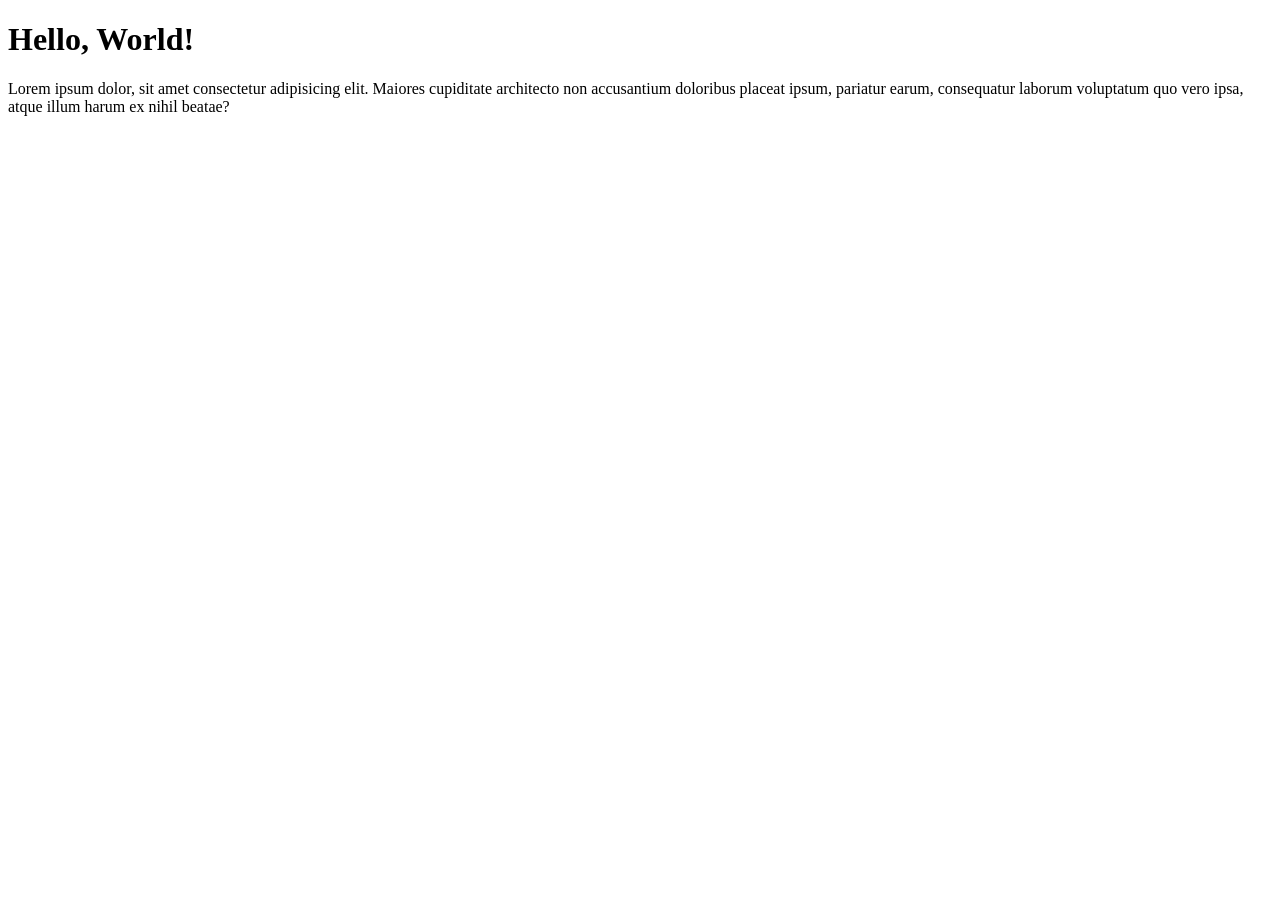
==== index.html @ e0cdb4f1 "mi primera version" ====
<!DOCTYPE html>
<html lang="en">
<head>
    <meta charset="UTF-8">
    <meta name="viewport" content="width=device-width, initial-scale=1.0">
    <title>Instituto - inicio</title>
</head>
<body>
    <h1>Hello, World!</h1>
    <P>Lorem ipsum dolor, sit amet consectetur adipisicing elit. Maiores cupiditate architecto non accusantium doloribus placeat ipsum, pariatur earum, consequatur laborum voluptatum quo vero ipsa, atque illum harum ex nihil beatae?</P>
</body>
</html>
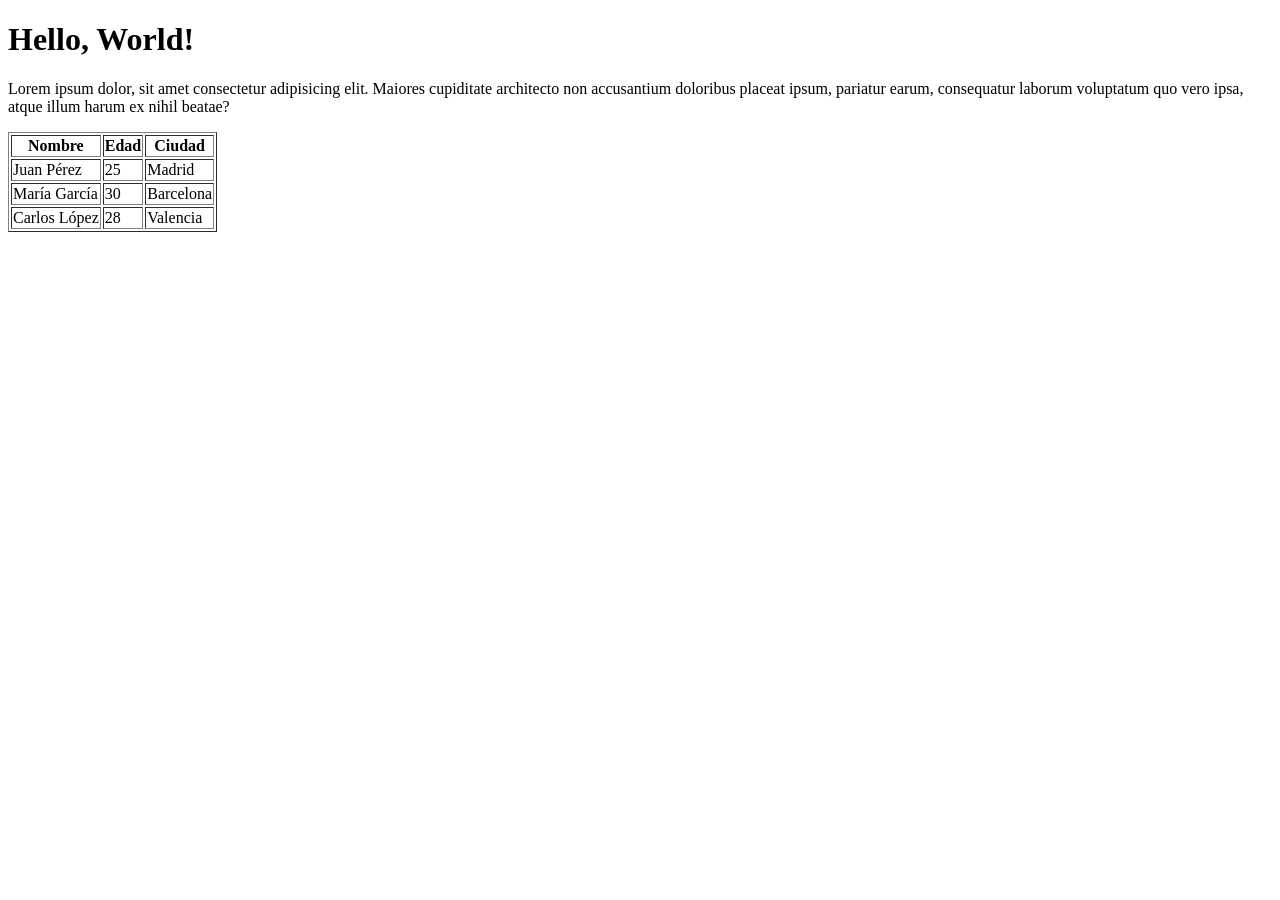
==== commit 16ccdcde: "mi primera version" ====
--- a/index.html
+++ b/index.html
@@ -8,5 +8,32 @@
 <body>
     <h1>Hello, World!</h1>
     <P>Lorem ipsum dolor, sit amet consectetur adipisicing elit. Maiores cupiditate architecto non accusantium doloribus placeat ipsum, pariatur earum, consequatur laborum voluptatum quo vero ipsa, atque illum harum ex nihil beatae?</P>
+    
+    <table border="1">
+        <thead>
+            <tr>
+                <th>Nombre</th>
+                <th>Edad</th>
+                <th>Ciudad</th>
+            </tr>
+        </thead>
+        <tbody>
+            <tr>
+                <td>Juan Pérez</td>
+                <td>25</td>
+                <td>Madrid</td>
+            </tr>
+            <tr>
+                <td>María García</td>
+                <td>30</td>
+                <td>Barcelona</td>
+            </tr>
+            <tr>
+                <td>Carlos López</td>
+                <td>28</td>
+                <td>Valencia</td>
+            </tr>
+        </tbody>
+    </table>
 </body>
 </html>
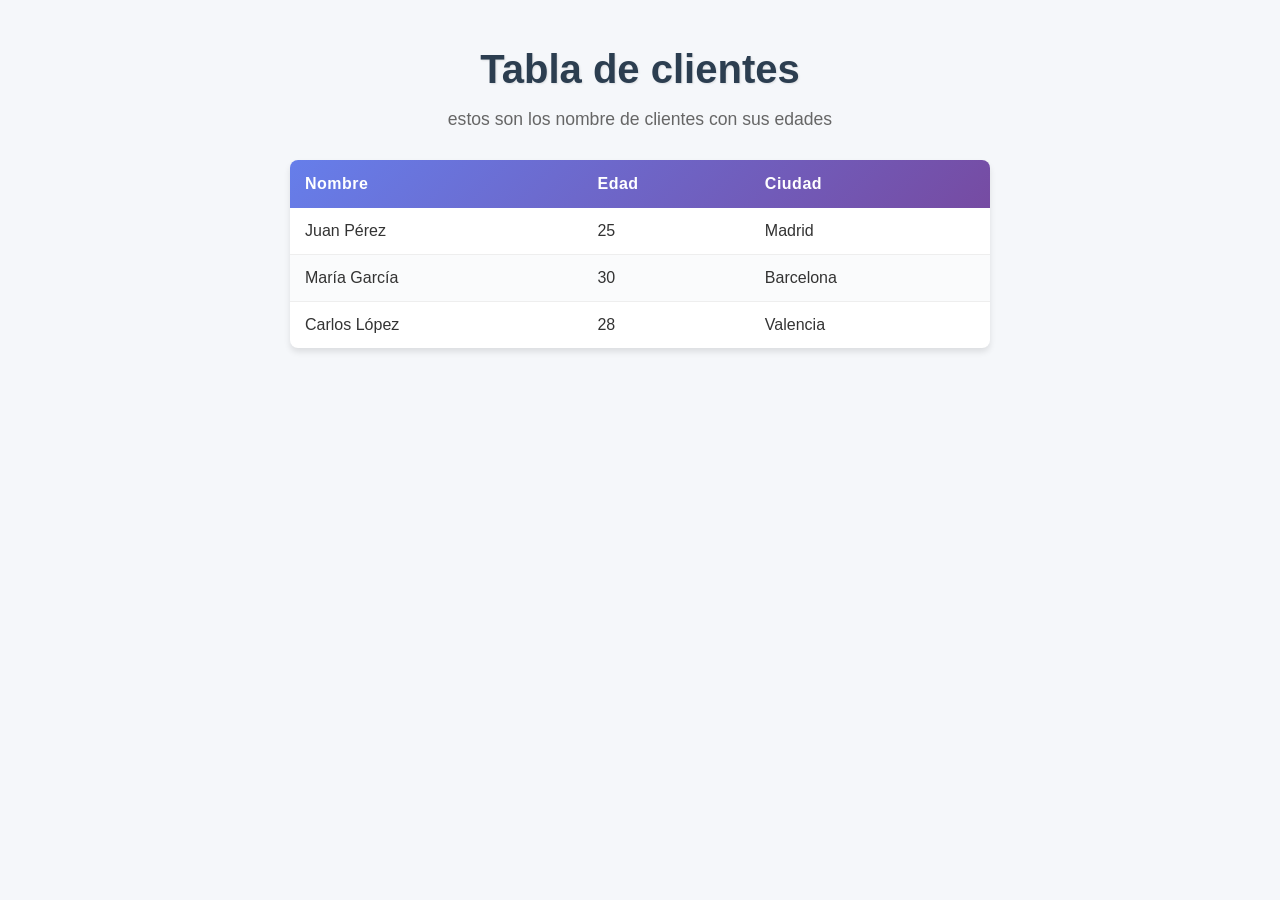
==== commit 5311beb9: "mi primera version agregado estilos" ====
--- a/index.html
+++ b/index.html
@@ -4,12 +4,13 @@
     <meta charset="UTF-8">
     <meta name="viewport" content="width=device-width, initial-scale=1.0">
     <title>Instituto - inicio</title>
+    <link rel="stylesheet" href="estilos.css">
 </head>
 <body>
-    <h1>Hello, World!</h1>
-    <P>Lorem ipsum dolor, sit amet consectetur adipisicing elit. Maiores cupiditate architecto non accusantium doloribus placeat ipsum, pariatur earum, consequatur laborum voluptatum quo vero ipsa, atque illum harum ex nihil beatae?</P>
+    <h1>Tabla de clientes</h1>
+    <P>estos son los nombre de clientes con sus edades</P>
     
-    <table border="1">
+    <table>
         <thead>
             <tr>
                 <th>Nombre</th>
--- a/estilos.css
+++ b/estilos.css
@@ -0,0 +1,93 @@
+/* Estilos generales */
+body {
+    font-family: 'Segoe UI', Tahoma, Geneva, Verdana, sans-serif;
+    background-color: #f5f7fa;
+    padding: 20px;
+    margin: 0;
+    color: #333;
+}
+
+/* Estilos para títulos */
+h1 {
+    color: #2c3e50;
+    text-align: center;
+    font-size: 2.5em;
+    margin-bottom: 10px;
+    text-shadow: 1px 1px 2px rgba(0, 0, 0, 0.1);
+}
+
+/* Estilos para párrafos */
+p {
+    color: #666;
+    text-align: center;
+    font-size: 1.1em;
+    margin-bottom: 30px;
+}
+
+/* Estilos para la tabla */
+table {
+    width: 100%;
+    max-width: 700px;
+    margin: 0 auto;
+    border-collapse: collapse;
+    background-color: white;
+    box-shadow: 0 4px 6px rgba(0, 0, 0, 0.1);
+    border-radius: 8px;
+    overflow: hidden;
+}
+
+/* Estilos para encabezados */
+thead {
+    background: linear-gradient(135deg, #667eea 0%, #764ba2 100%);
+}
+
+th {
+    color: white;
+    padding: 15px;
+    text-align: left;
+    font-weight: 600;
+    letter-spacing: 0.5px;
+}
+
+/* Estilos para celdas de datos */
+td {
+    padding: 14px 15px;
+    border-bottom: 1px solid #eee;
+    color: #333;
+}
+
+/* Efecto hover en filas */
+tbody tr {
+    transition: background-color 0.3s ease;
+}
+
+tbody tr:hover {
+    background-color: #f0f4ff;
+    transform: scale(1.01);
+    box-shadow: inset 0 0 10px rgba(102, 126, 234, 0.1);
+}
+
+/* Última fila sin borde */
+tbody tr:last-child td {
+    border-bottom: none;
+}
+
+/* Alternancia de colores (opcional) */
+tbody tr:nth-child(even) {
+    background-color: #fafbfc;
+}
+
+/* Estilos responsivos */
+@media (max-width: 768px) {
+    h1 {
+        font-size: 1.8em;
+    }
+    
+    table {
+        font-size: 0.9em;
+    }
+    
+    th, td {
+        padding: 10px;
+    }
+}
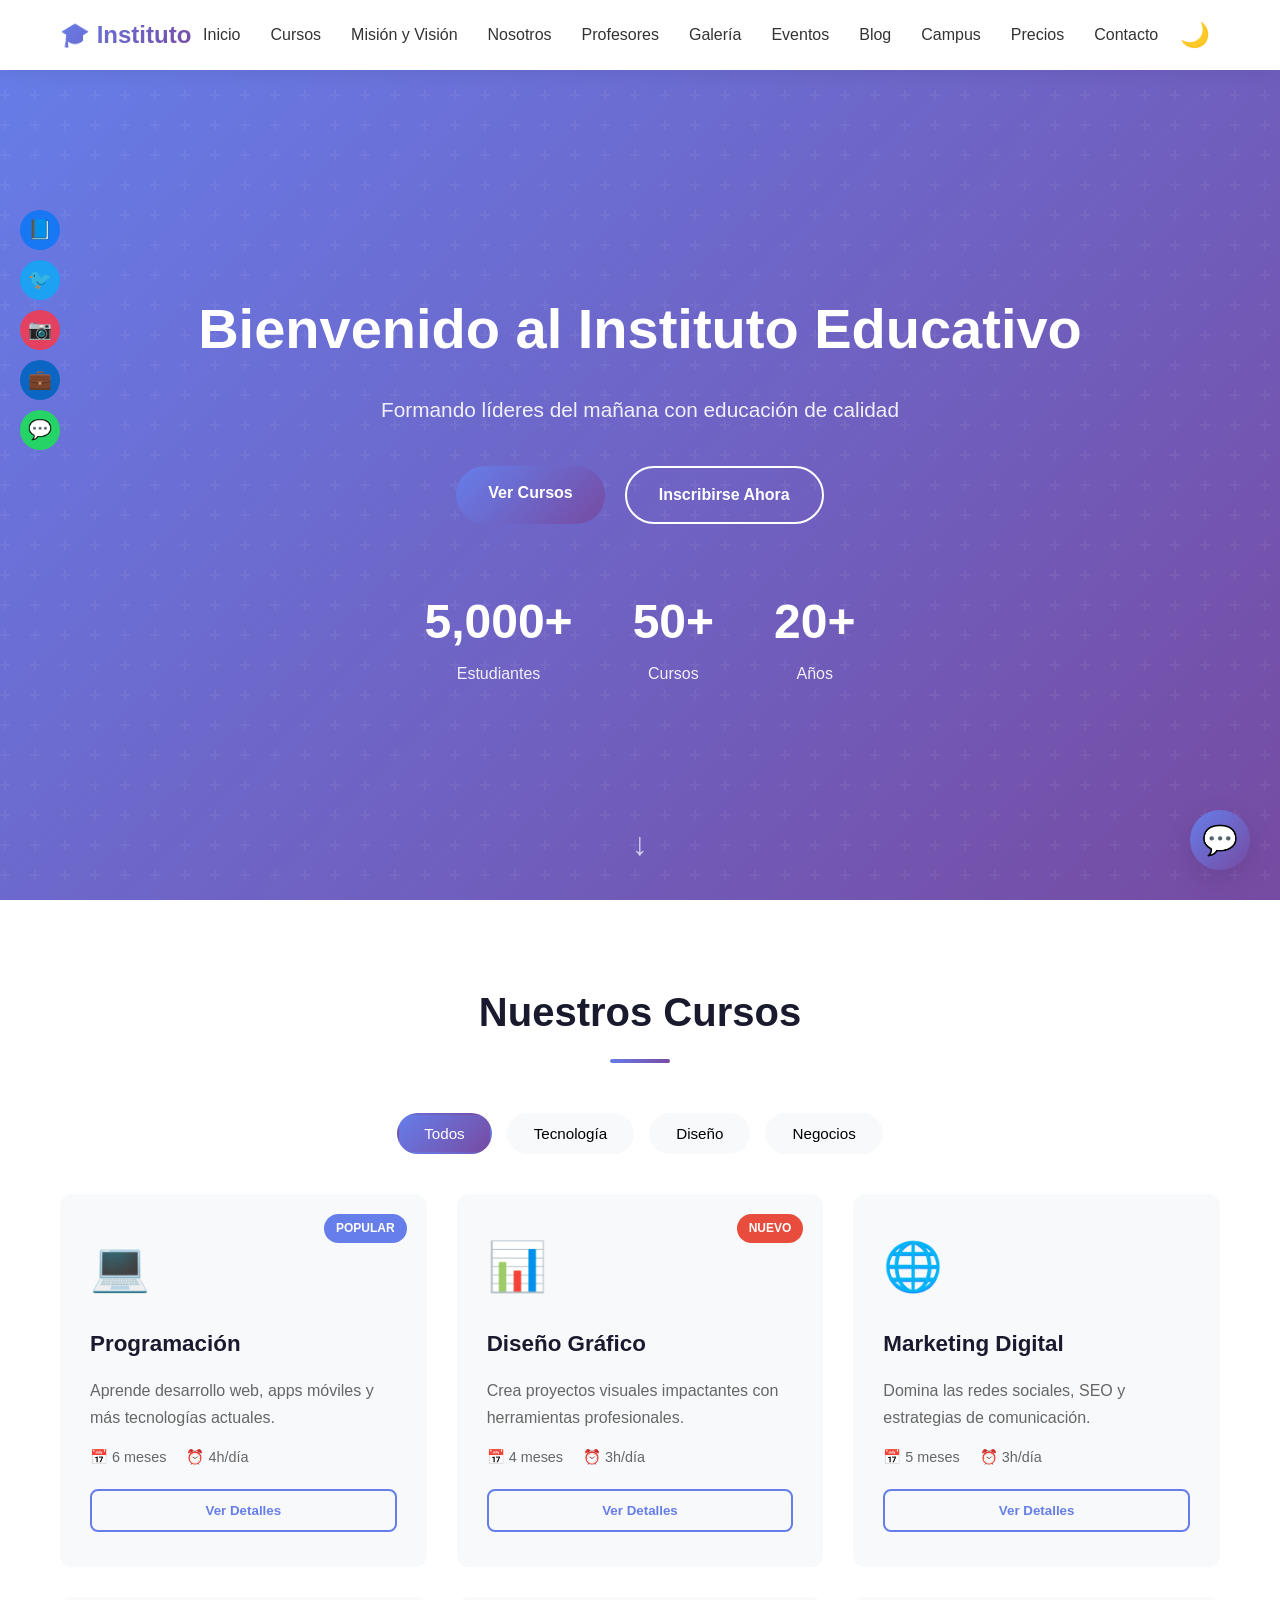
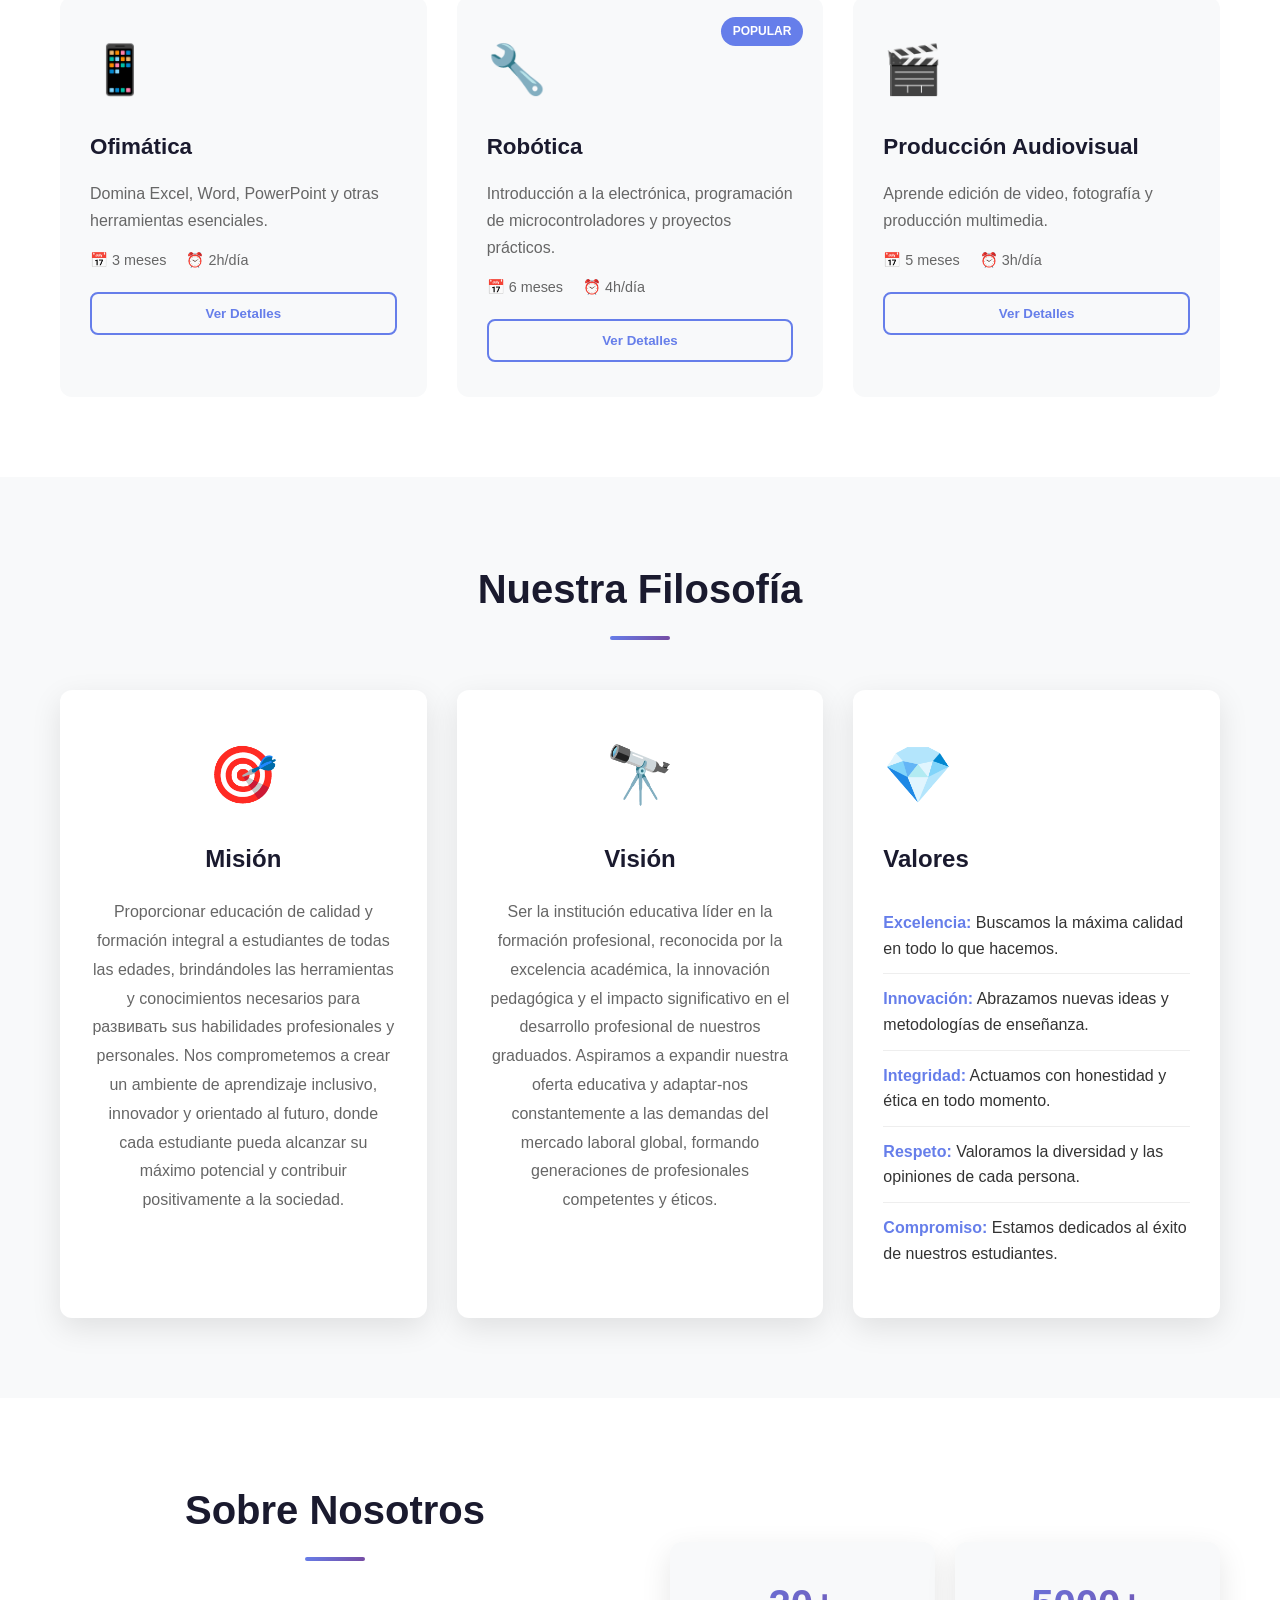
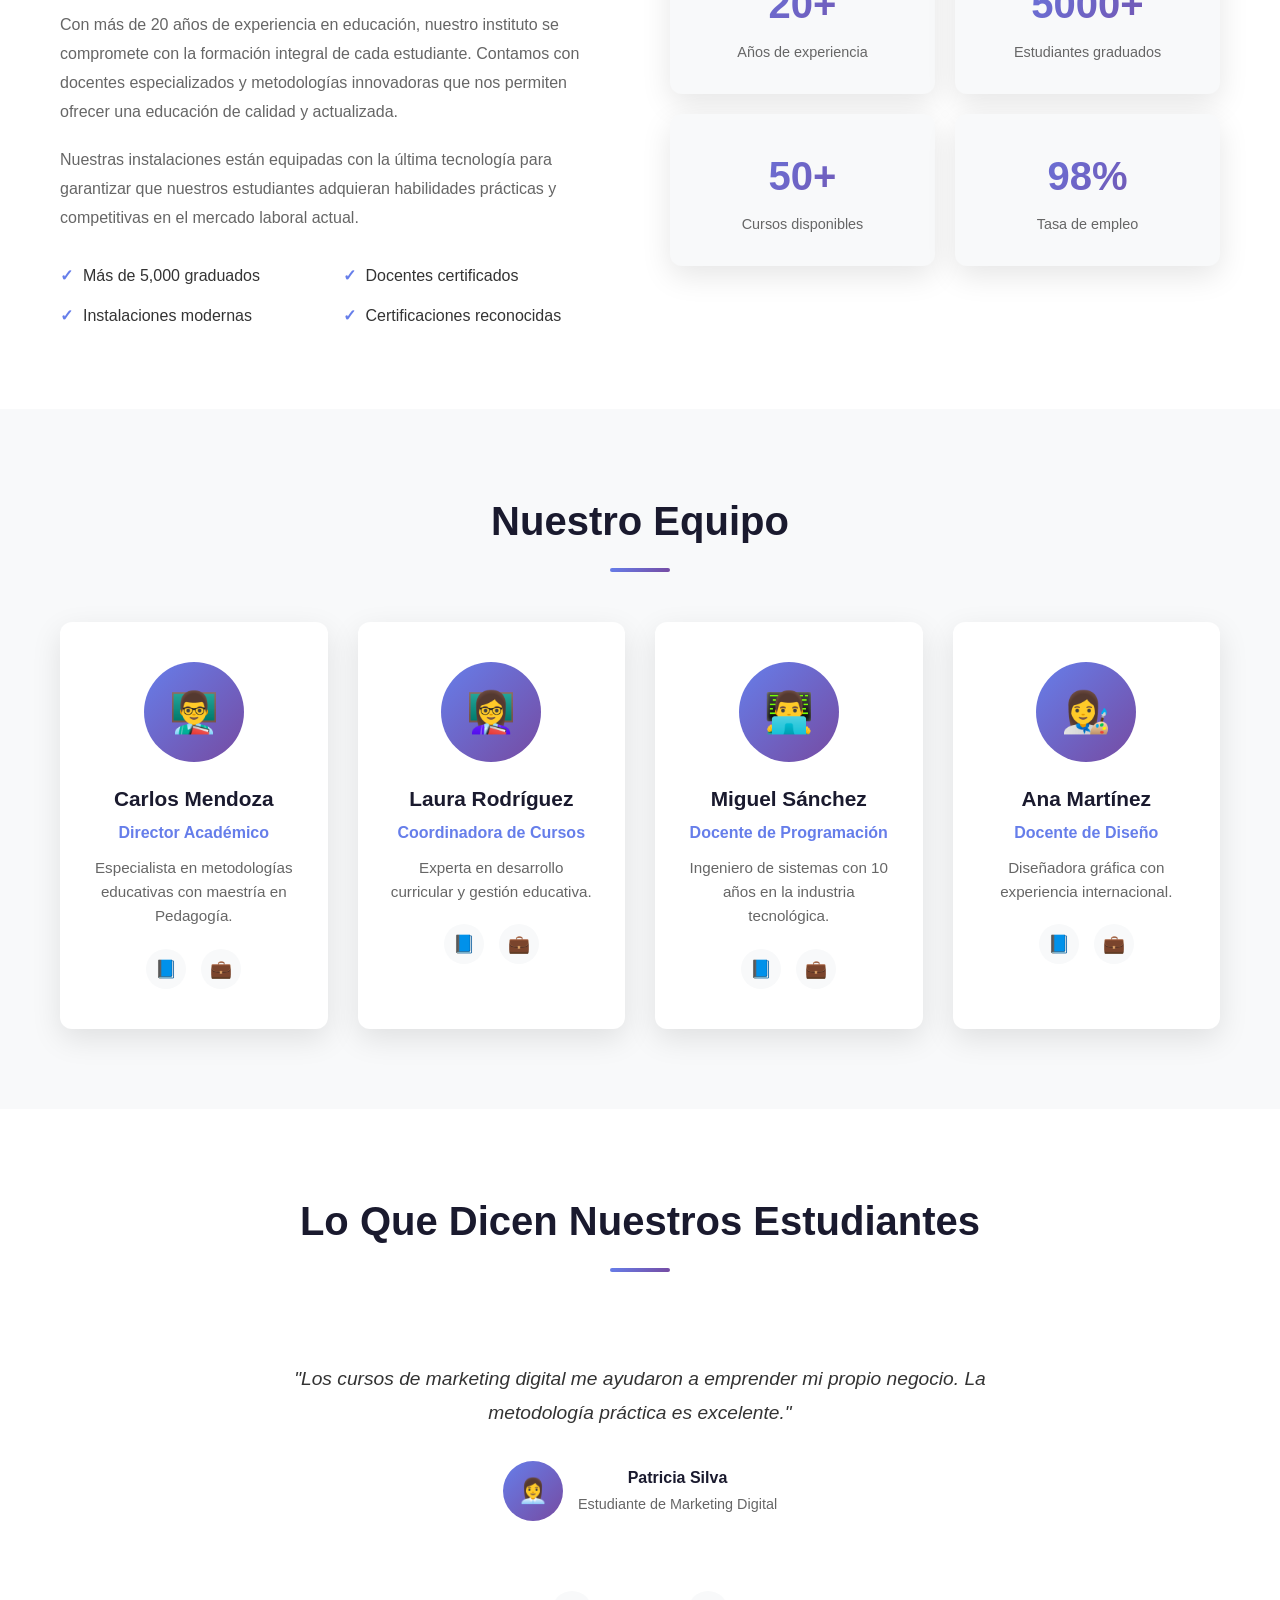
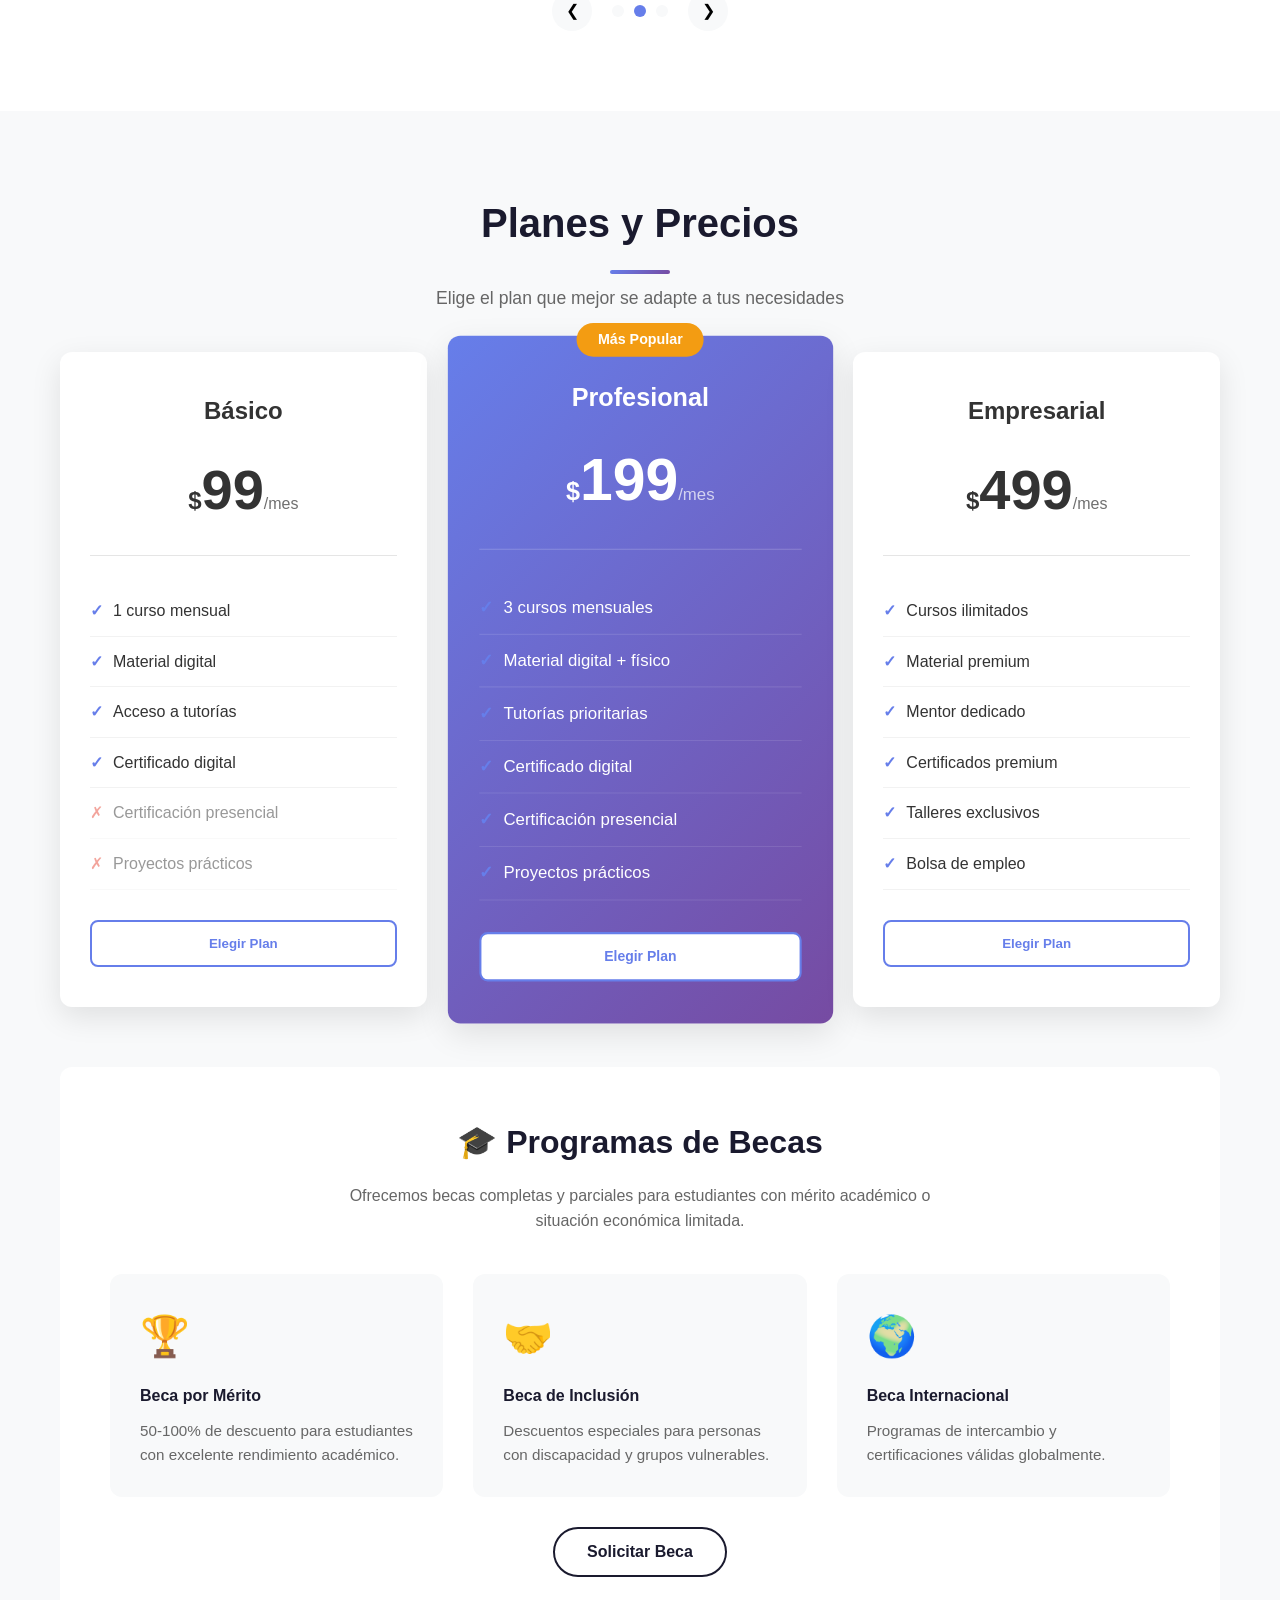
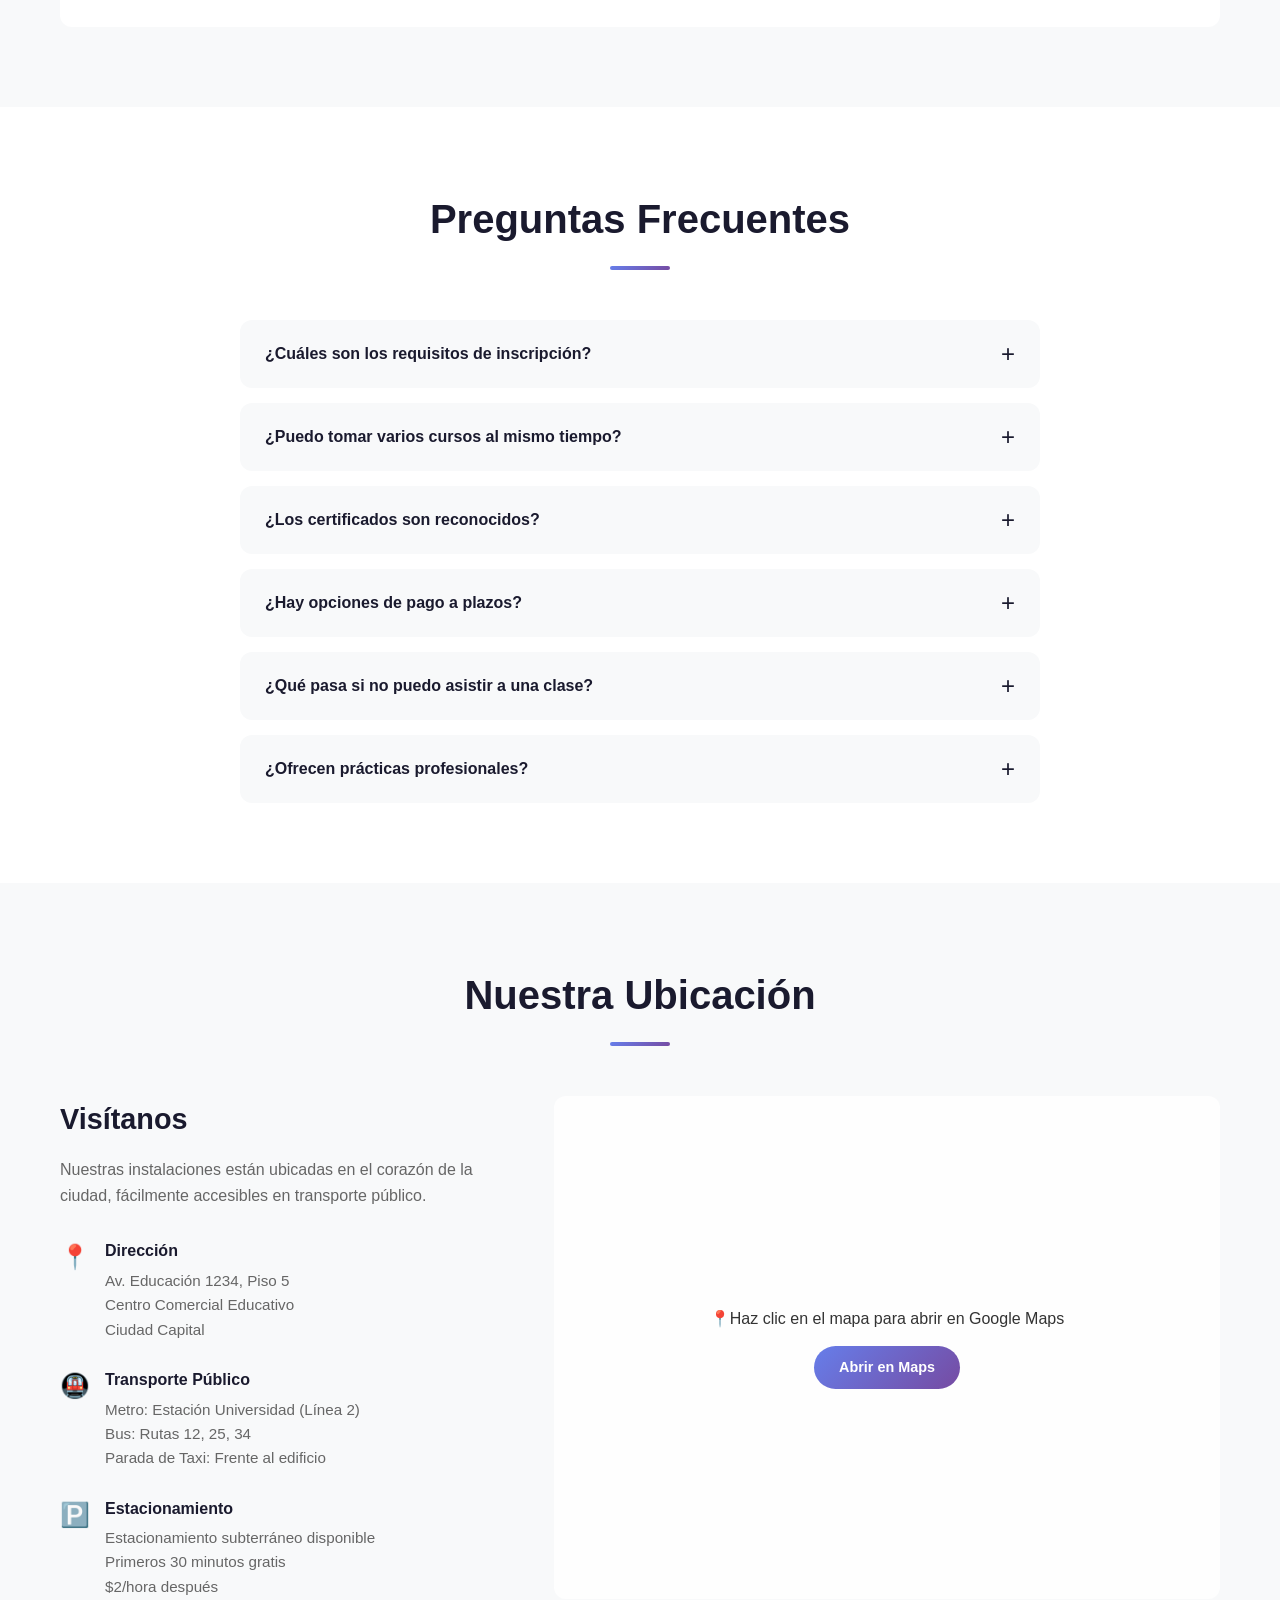
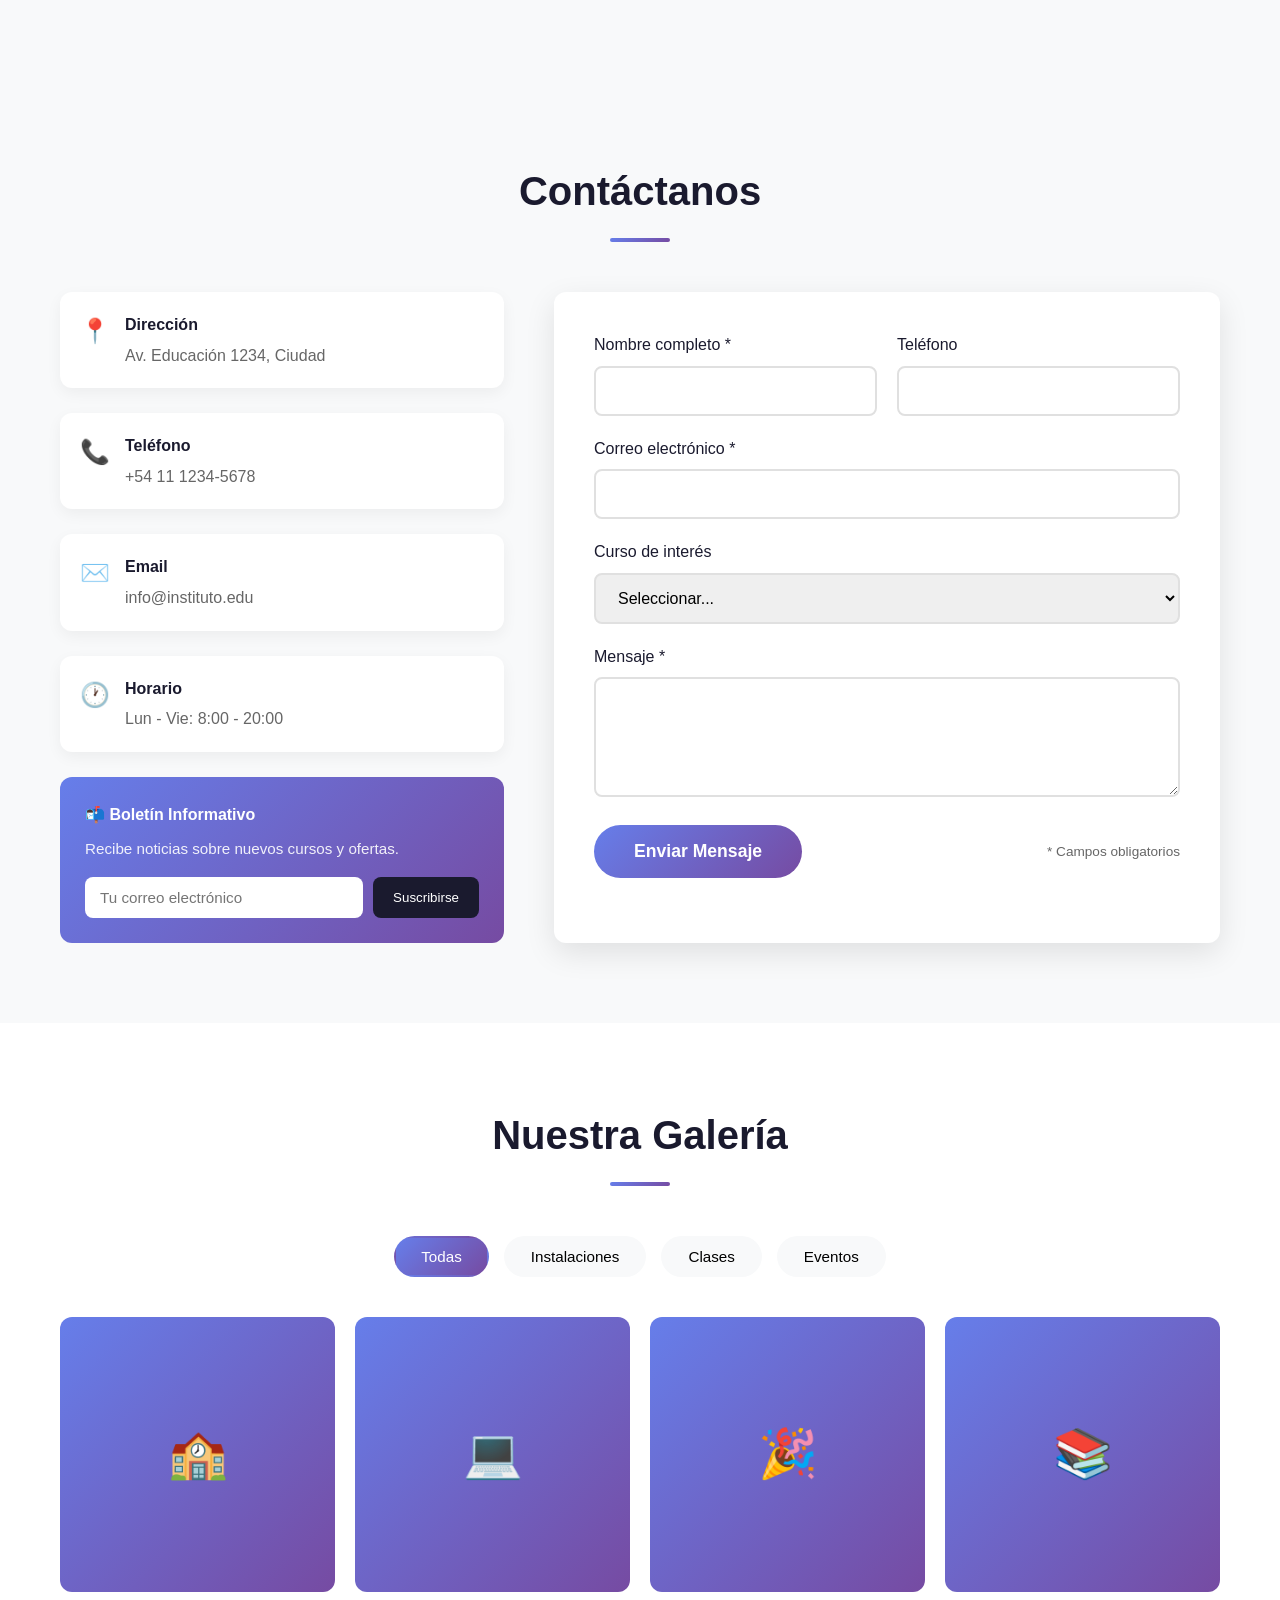
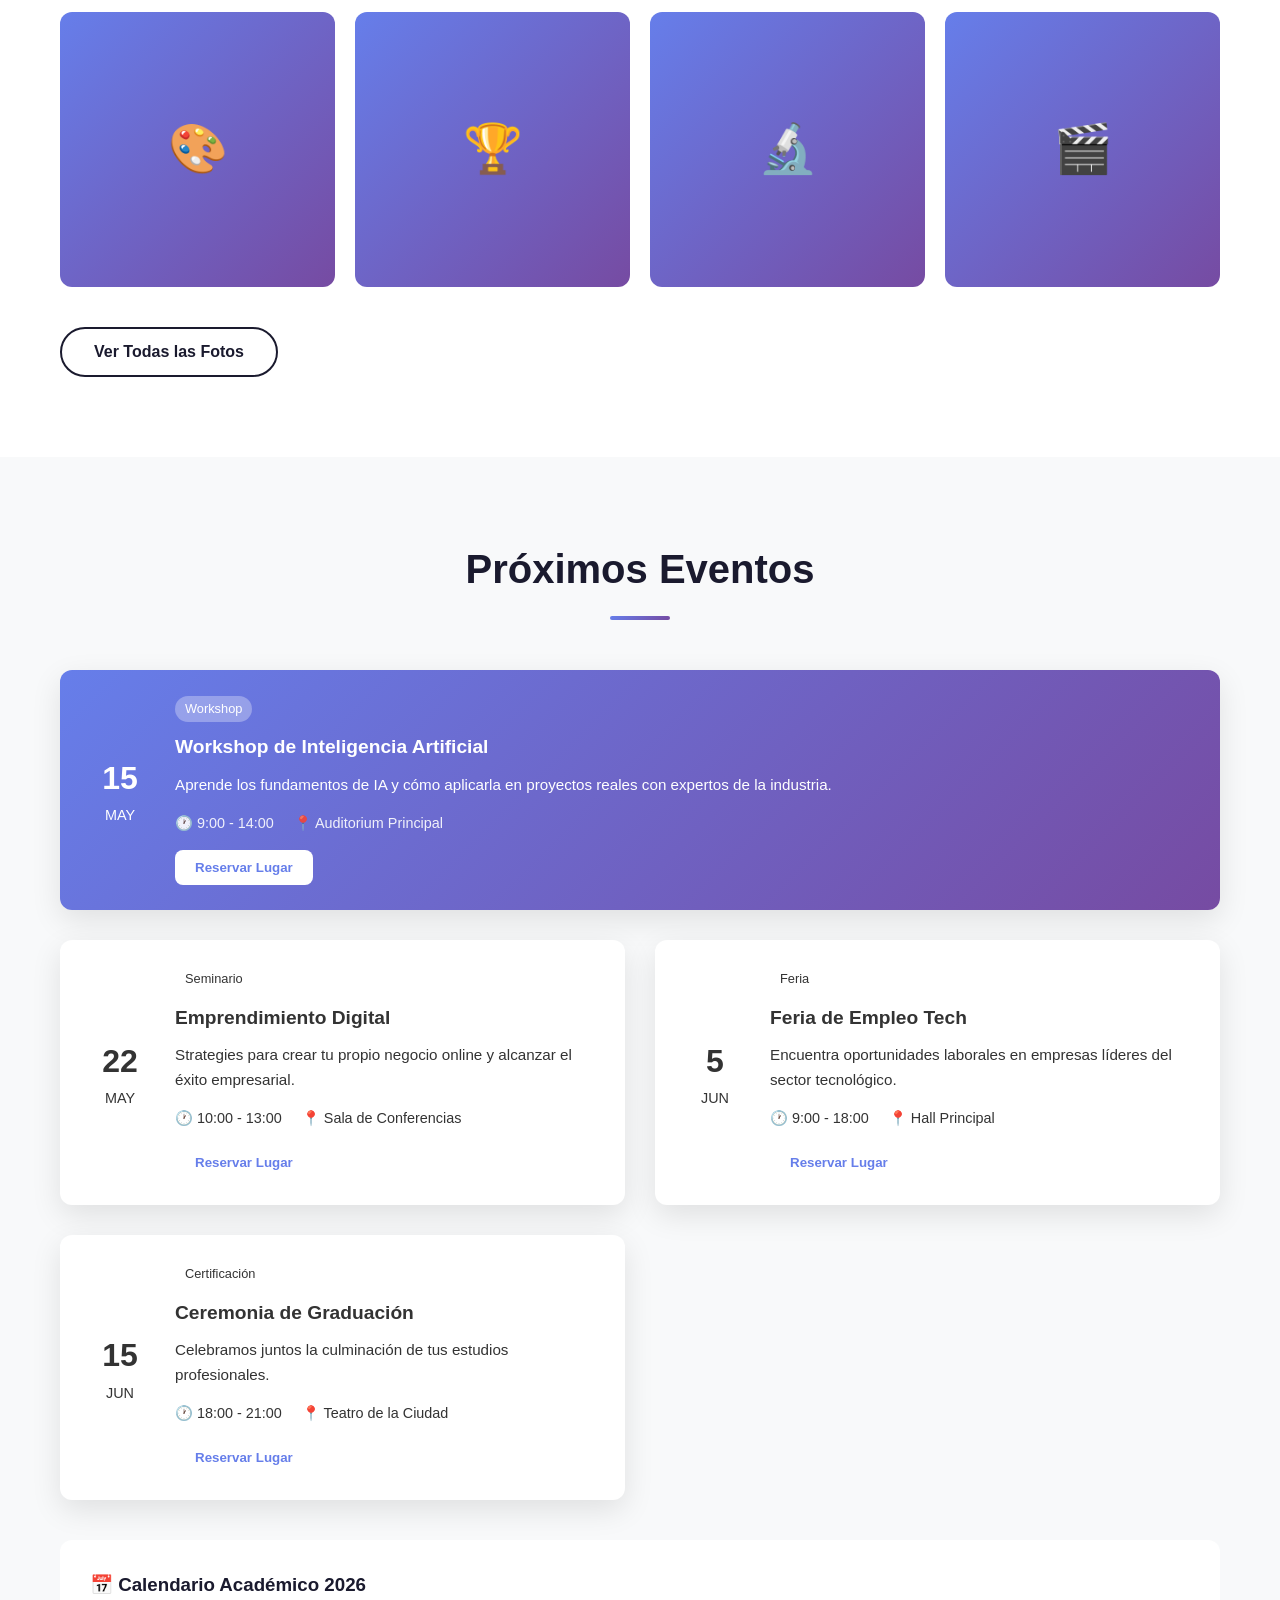
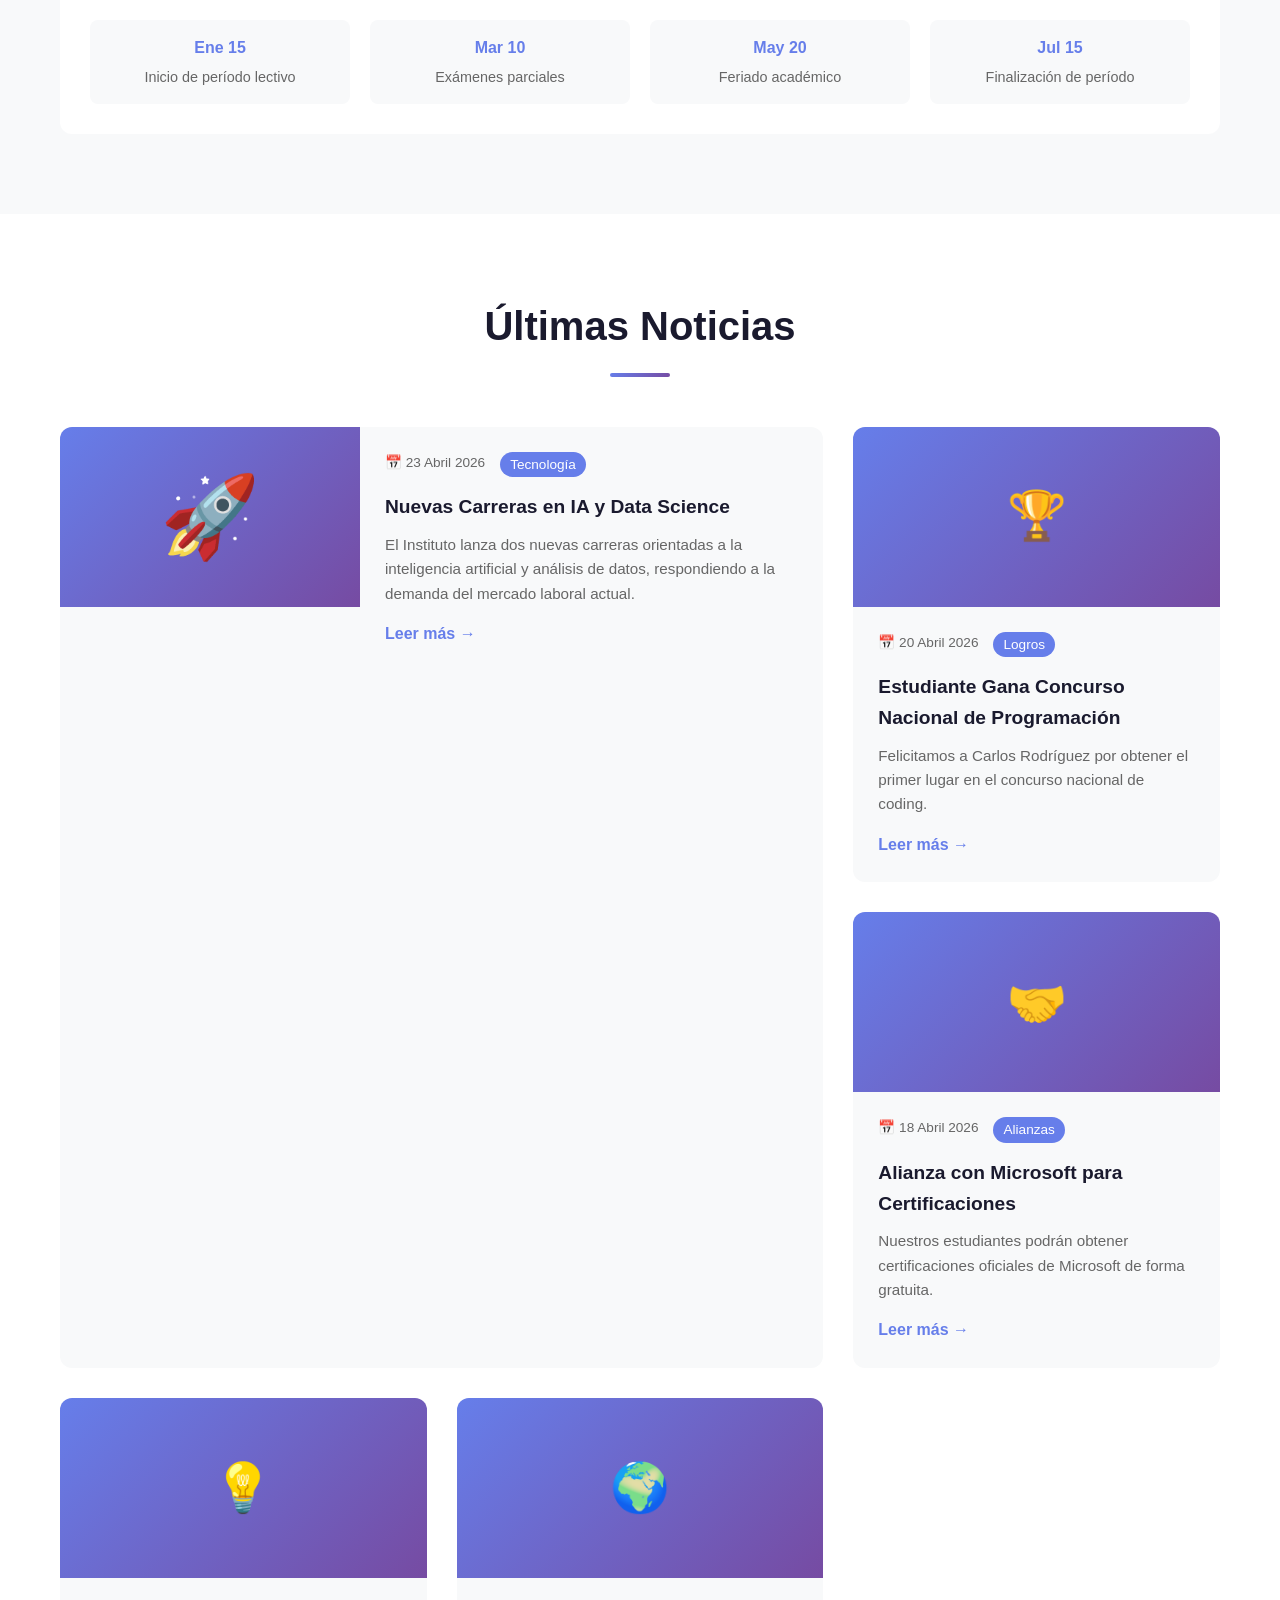
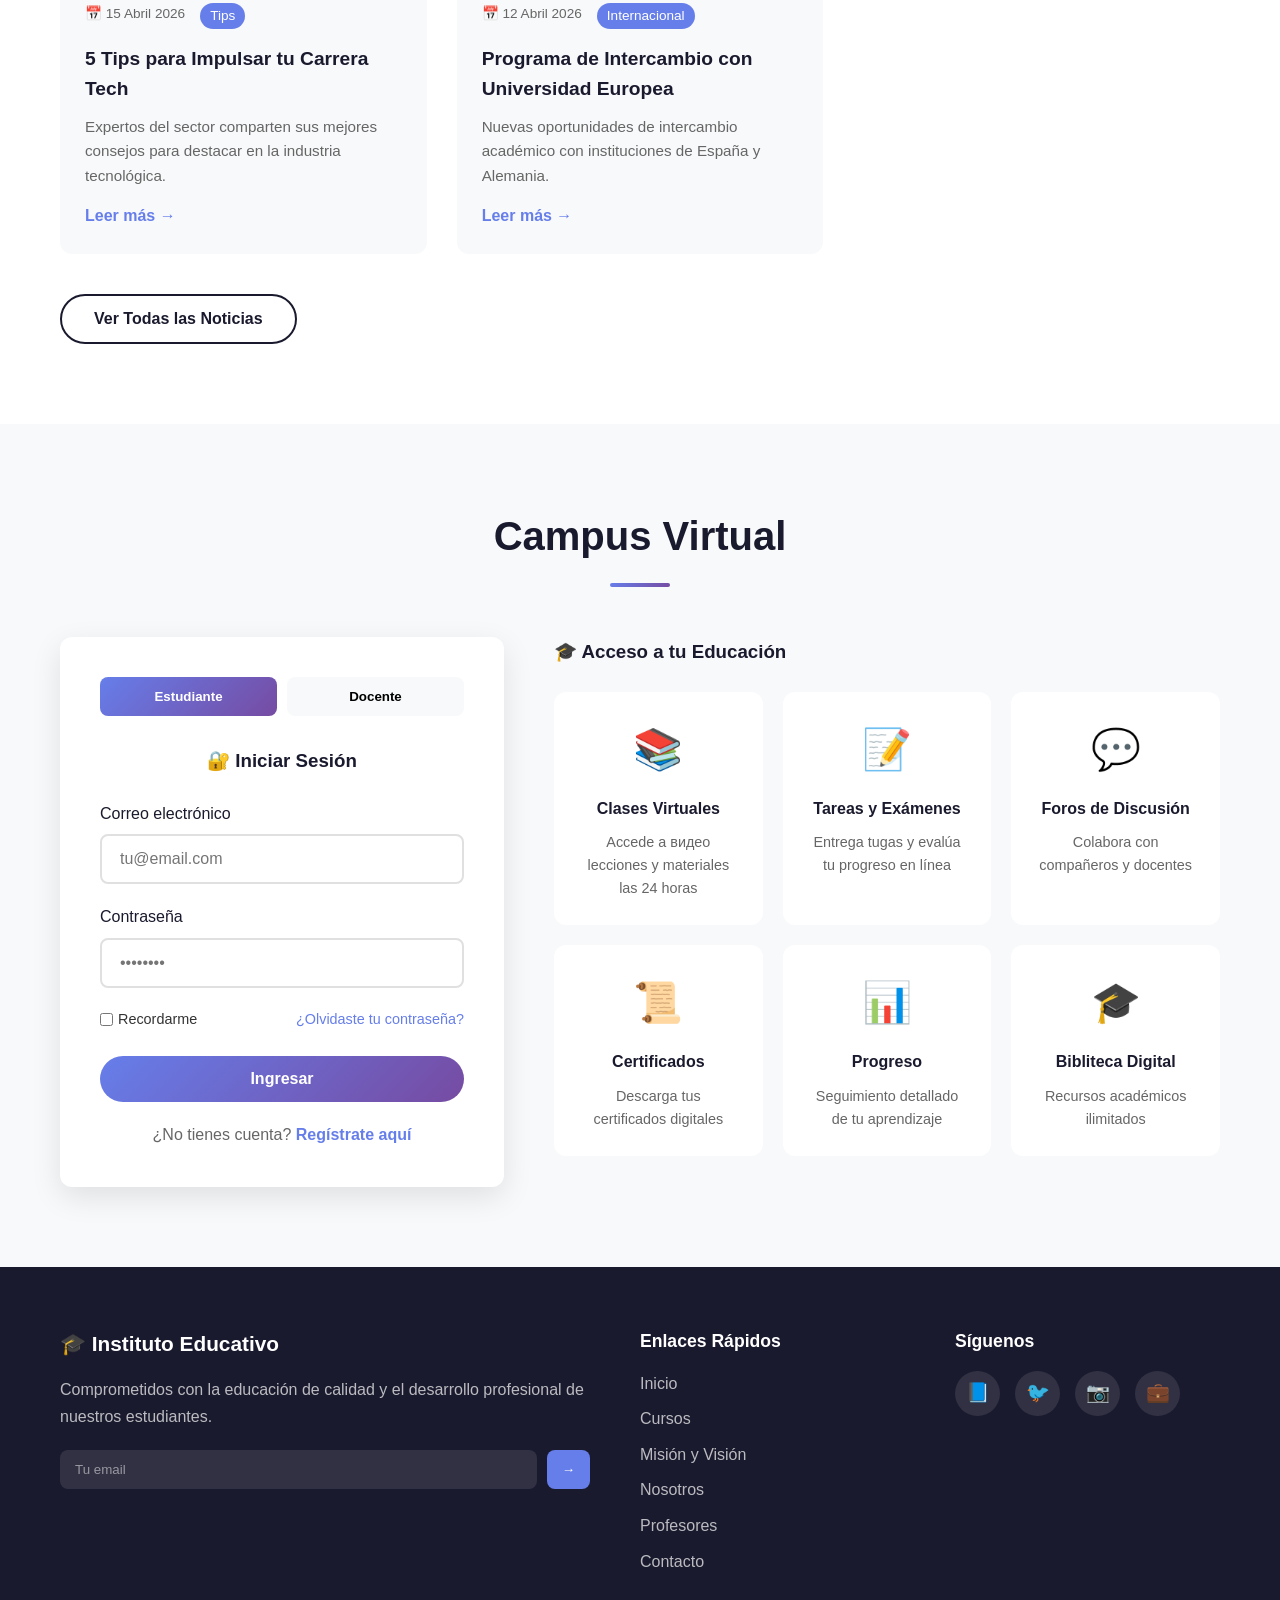
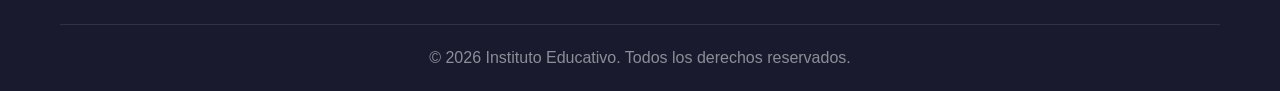
==== commit f50ff65d: "mejoras" ====
--- a/index.html
+++ b/index.html
@@ -1,40 +1,974 @@
 <!DOCTYPE html>
-<html lang="en">
+<html lang="es">
 <head>
     <meta charset="UTF-8">
     <meta name="viewport" content="width=device-width, initial-scale=1.0">
-    <title>Instituto - inicio</title>
+    <title>Instituto Educativo - Formación de Excelencia</title>
     <link rel="stylesheet" href="estilos.css">
 </head>
 <body>
-    <h1>Tabla de clientes</h1>
-    <P>estos son los nombre de clientes con sus edades</P>
-    
-    <table>
-        <thead>
-            <tr>
-                <th>Nombre</th>
-                <th>Edad</th>
-                <th>Ciudad</th>
-            </tr>
-        </thead>
-        <tbody>
-            <tr>
-                <td>Juan Pérez</td>
-                <td>25</td>
-                <td>Madrid</td>
-            </tr>
-            <tr>
-                <td>María García</td>
-                <td>30</td>
-                <td>Barcelona</td>
-            </tr>
-            <tr>
-                <td>Carlos López</td>
-                <td>28</td>
-                <td>Valencia</td>
-            </tr>
-        </tbody>
-    </table>
+    <header class="header">
+        <nav class="nav container">
+            <a href="#" class="logo">🎓 Instituto</a>
+            <button class="menu-toggle" aria-label="Menú">
+                <span></span>
+                <span></span>
+                <span></span>
+            </button>
+            <ul class="nav-links">
+                <li><a href="#inicio">Inicio</a></li>
+                <li><a href="#cursos">Cursos</a></li>
+                <li><a href="#mision-vision">Misión y Visión</a></li>
+                <li><a href="#nosotros">Nosotros</a></li>
+                <li><a href="#profesores">Profesores</a></li>
+                <li><a href="#galeria">Galería</a></li>
+                <li><a href="#eventos">Eventos</a></li>
+                <li><a href="#blog">Blog</a></li>
+                <li><a href="#campus">Campus</a></li>
+                <li><a href="#precios">Precios</a></li>
+                <li><a href="#contacto">Contacto</a></li>
+            </ul>
+            <button class="theme-toggle" id="themeToggle" aria-label="Cambiar tema">
+                🌙
+            </button>
+        </nav>
+    </header>
+
+    <section id="inicio" class="hero">
+        <div class="hero-content container">
+            <h1>Bienvenido al Instituto Educativo</h1>
+            <p>Formando líderes del mañana con educación de calidad</p>
+            <div class="hero-buttons">
+                <a href="#cursos" class="btn">Ver Cursos</a>
+                <a href="#contacto" class="btn btn-outline">Inscribirse Ahora</a>
+            </div>
+            <div class="hero-stats">
+                <div class="hero-stat">
+                    <span class="hero-stat-number" data-count="5000">0</span>
+                    <span class="hero-stat-label">Estudiantes</span>
+                </div>
+                <div class="hero-stat">
+                    <span class="hero-stat-number" data-count="50">0</span>
+                    <span class="hero-stat-label">Cursos</span>
+                </div>
+                <div class="hero-stat">
+                    <span class="hero-stat-number" data-count="20">0</span>
+                    <span class="hero-stat-label">Años</span>
+                </div>
+            </div>
+        </div>
+        <div class="hero-scroll">
+            <span>↓</span>
+        </div>
+    </section>
+
+    <section id="cursos" class="section cursos">
+        <div class="container">
+            <h2 class="section-title">Nuestros Cursos</h2>
+            <div class="cursos-filters">
+                <button class="filter-btn active" data-filter="all">Todos</button>
+                <button class="filter-btn" data-filter="tecnologia">Tecnología</button>
+                <button class="filter-btn" data-filter="diseno">Diseño</button>
+                <button class="filter-btn" data-filter="negocios">Negocios</button>
+            </div>
+            <div class="cursos-grid">
+                <article class="card" data-category="tecnologia">
+                    <div class="card-icon">💻</div>
+                    <h3>Programación</h3>
+                    <p>Aprende desarrollo web, apps móviles y más tecnologías actuales.</p>
+                    <div class="card-meta">
+                        <span>📅 6 meses</span>
+                        <span>⏰ 4h/día</span>
+                    </div>
+                    <span class="badge">Popular</span>
+                    <button class="btn-card">Ver Detalles</button>
+                </article>
+                <article class="card" data-category="diseno">
+                    <div class="card-icon">📊</div>
+                    <h3>Diseño Gráfico</h3>
+                    <p>Crea proyectos visuales impactantes con herramientas profesionales.</p>
+                    <div class="card-meta">
+                        <span>📅 4 meses</span>
+                        <span>⏰ 3h/día</span>
+                    </div>
+                    <span class="badge new">Nuevo</span>
+                    <button class="btn-card">Ver Detalles</button>
+                </article>
+                <article class="card" data-category="negocios">
+                    <div class="card-icon">🌐</div>
+                    <h3>Marketing Digital</h3>
+                    <p>Domina las redes sociales, SEO y estrategias de comunicación.</p>
+                    <div class="card-meta">
+                        <span>📅 5 meses</span>
+                        <span>⏰ 3h/día</span>
+                    </div>
+                    <button class="btn-card">Ver Detalles</button>
+                </article>
+                <article class="card" data-category="tecnologia">
+                    <div class="card-icon">📱</div>
+                    <h3>Ofimática</h3>
+                    <p>Domina Excel, Word, PowerPoint y otras herramientas esenciales.</p>
+                    <div class="card-meta">
+                        <span>📅 3 meses</span>
+                        <span>⏰ 2h/día</span>
+                    </div>
+                    <button class="btn-card">Ver Detalles</button>
+                </article>
+                <article class="card" data-category="tecnologia">
+                    <div class="card-icon">🔧</div>
+                    <h3>Robótica</h3>
+                    <p>Introducción a la electrónica, programación de microcontroladores y proyectos prácticos.</p>
+                    <div class="card-meta">
+                        <span>📅 6 meses</span>
+                        <span>⏰ 4h/día</span>
+                    </div>
+                    <span class="badge">Popular</span>
+                    <button class="btn-card">Ver Detalles</button>
+                </article>
+                <article class="card" data-category="diseno">
+                    <div class="card-icon">🎬</div>
+                    <h3>Producción Audiovisual</h3>
+                    <p>Aprende edición de video, fotografía y producción multimedia.</p>
+                    <div class="card-meta">
+                        <span>📅 5 meses</span>
+                        <span>⏰ 3h/día</span>
+                    </div>
+                    <button class="btn-card">Ver Detalles</button>
+                </article>
+            </div>
+        </div>
+    </section>
+
+    <section id="mision-vision" class="section mision-vision">
+        <div class="container">
+            <h2 class="section-title">Nuestra Filosofía</h2>
+            <div class="mv-grid">
+                <div class="mv-card">
+                    <div class="mv-icon">🎯</div>
+                    <h3>Misión</h3>
+                    <p>Proporcionar educación de calidad y formación integral a estudiantes de todas las edades, brindándoles las herramientas y conocimientos necesarios para развивать sus habilidades profesionales y personales. Nos comprometemos a crear un ambiente de aprendizaje inclusivo, innovador y orientado al futuro, donde cada estudiante pueda alcanzar su máximo potencial y contribuir positivamente a la sociedad.</p>
+                </div>
+                <div class="mv-card">
+                    <div class="mv-icon">🔭</div>
+                    <h3>Visión</h3>
+                    <p>Ser la institución educativa líder en la formación profesional, reconocida por la excelencia académica, la innovación pedagógica y el impacto significativo en el desarrollo profesional de nuestros graduados. Aspiramos a expandir nuestra oferta educativa y adaptar-nos constantemente a las demandas del mercado laboral global, formando generaciones de profesionales competentes y éticos.</p>
+                </div>
+                <div class="mv-card valores">
+                    <div class="mv-icon">💎</div>
+                    <h3>Valores</h3>
+                    <ul class="valores-list">
+                        <li><strong>Excelencia:</strong> Buscamos la máxima calidad en todo lo que hacemos.</li>
+                        <li><strong>Innovación:</strong> Abrazamos nuevas ideas y metodologías de enseñanza.</li>
+                        <li><strong>Integridad:</strong> Actuamos con honestidad y ética en todo momento.</li>
+                        <li><strong>Respeto:</strong> Valoramos la diversidad y las opiniones de cada persona.</li>
+                        <li><strong>Compromiso:</strong> Estamos dedicados al éxito de nuestros estudiantes.</li>
+                    </ul>
+                </div>
+            </div>
+        </div>
+    </section>
+
+    <section id="nosotros" class="section about">
+        <div class="container">
+            <div class="about-content">
+                <div class="about-text">
+                    <h2 class="section-title">Sobre Nosotros</h2>
+                    <p>Con más de 20 años de experiencia en educación, nuestro instituto se compromete con la formación integral de cada estudiante. Contamos con docentes especializados y metodologías innovadoras que nos permiten ofrecer una educación de calidad y actualizada.</p>
+                    <p>Nuestras instalaciones están equipadas con la última tecnología para garantizar que nuestros estudiantes adquieran habilidades prácticas y competitivas en el mercado laboral actual.</p>
+                    <ul class="about-list">
+                        <li><span class="check">✓</span> Más de 5,000 graduados</li>
+                        <li><span class="check">✓</span> Docentes certificados</li>
+                        <li><span class="check">✓</span> Instalaciones modernas</li>
+                        <li><span class="check">✓</span> Certificaciones reconocidas</li>
+                    </ul>
+                </div>
+                <div class="about-stats">
+                    <div class="stat">
+                        <span class="stat-number">20+</span>
+                        <span class="stat-label">Años de experiencia</span>
+                    </div>
+                    <div class="stat">
+                        <span class="stat-number">5000+</span>
+                        <span class="stat-label">Estudiantes graduados</span>
+                    </div>
+                    <div class="stat">
+                        <span class="stat-number">50+</span>
+                        <span class="stat-label">Cursos disponibles</span>
+                    </div>
+                    <div class="stat">
+                        <span class="stat-number">98%</span>
+                        <span class="stat-label">Tasa de empleo</span>
+                    </div>
+                </div>
+            </div>
+        </div>
+    </section>
+
+    <section id="profesores" class="section profesores">
+        <div class="container">
+            <h2 class="section-title">Nuestro Equipo</h2>
+            <div class="profesores-grid">
+                <div class="profesor-card">
+                    <div class="profesor-img">👨‍🏫</div>
+                    <h3>Carlos Mendoza</h3>
+                    <p class="cargo">Director Académico</p>
+                    <p>Especialista en metodologías educativas con maestría en Pedagogía.</p>
+                    <div class="profesor-social">
+                        <a href="#">📘</a>
+                        <a href="#">💼</a>
+                    </div>
+                </div>
+                <div class="profesor-card">
+                    <div class="profesor-img">👩‍🏫</div>
+                    <h3>Laura Rodríguez</h3>
+                    <p class="cargo">Coordinadora de Cursos</p>
+                    <p>Experta en desarrollo curricular y gestión educativa.</p>
+                    <div class="profesor-social">
+                        <a href="#">📘</a>
+                        <a href="#">💼</a>
+                    </div>
+                </div>
+                <div class="profesor-card">
+                    <div class="profesor-img">👨‍💻</div>
+                    <h3>Miguel Sánchez</h3>
+                    <p class="cargo">Docente de Programación</p>
+                    <p>Ingeniero de sistemas con 10 años en la industria tecnológica.</p>
+                    <div class="profesor-social">
+                        <a href="#">📘</a>
+                        <a href="#">💼</a>
+                    </div>
+                </div>
+                <div class="profesor-card">
+                    <div class="profesor-img">👩‍🎨</div>
+                    <h3>Ana Martínez</h3>
+                    <p class="cargo">Docente de Diseño</p>
+                    <p>Diseñadora gráfica con experiencia internacional.</p>
+                    <div class="profesor-social">
+                        <a href="#">📘</a>
+                        <a href="#">💼</a>
+                    </div>
+                </div>
+            </div>
+        </div>
+    </section>
+
+    <section id="testimonios" class="section testimonios">
+        <div class="container">
+            <h2 class="section-title">Lo Que Dicen Nuestros Estudiantes</h2>
+            <div class="testimonios-slider">
+                <div class="testimonio active">
+                    <p class="testimonio-texto">"El Instituto cambió mi vida. Aprendí programación de forma práctica y ahora trabajo en una empresa de tecnología. Los profesores son increíbles."</p>
+                    <div class="testimonio-autor">
+                        <div class="autor-img">👨‍🎓</div>
+                        <div>
+                            <strong>Roberto Fernández</strong>
+                            <span>Estudiante de Programación</span>
+                        </div>
+                    </div>
+                </div>
+                <div class="testimonio">
+                    <p class="testimonio-texto">"Los cursos de marketing digital me ayudaron a emprender mi propio negocio. La metodología práctica es excelente."</p>
+                    <div class="testimonio-autor">
+                        <div class="autor-img">👩‍💼</div>
+                        <div>
+                            <strong>Patricia Silva</strong>
+                            <span>Estudiante de Marketing Digital</span>
+                        </div>
+                    </div>
+                </div>
+                <div class="testimonio">
+                    <p class="testimonio-texto">"Las instalaciones son modernas y bien equipadas. Aprendí diseño gráfico desde cero y hoy trabajo como freelancer."</p>
+                    <div class="testimonio-autor">
+                        <div class="autor-img">👩‍🎨</div>
+                        <div>
+                            <strong>Diego Ruiz</strong>
+                            <span>Estudiante de Diseño Gráfico</span>
+                        </div>
+                    </div>
+                </div>
+            </div>
+            <div class="testimonios-nav">
+                <button class="testimonio-btn prev" aria-label="Anterior">❮</button>
+                <div class="testimonio-dots"></div>
+                <button class="testimonio-btn next" aria-label="Siguiente">❯</button>
+            </div>
+        </div>
+    </section>
+
+    <section id="precios" class="section precios">
+        <div class="container">
+            <h2 class="section-title">Planes y Precios</h2>
+            <p class="precios-subtitle">Elige el plan que mejor se adapte a tus necesidades</p>
+            <div class="planes-grid">
+                <div class="plan-card">
+                    <div class="plan-header">
+                        <h3>Básico</h3>
+                        <div class="plan-price">
+                            <span class="currency">$</span>
+                            <span class="amount">99</span>
+                            <span class="period">/mes</span>
+                        </div>
+                    </div>
+                    <ul class="plan-features">
+                        <li><span class="check">✓</span> 1 curso mensual</li>
+                        <li><span class="check">✓</span> Material digital</li>
+                        <li><span class="check">✓</span> Acceso a tutorías</li>
+                        <li><span class="check">✓</span> Certificado digital</li>
+                        <li class="disabled"><span class="cross">✗</span> Certificación presencial</li>
+                        <li class="disabled"><span class="cross">✗</span> Proyectos prácticos</li>
+                    </ul>
+                    <button class="btn-plan">Elegir Plan</button>
+                </div>
+                <div class="plan-card featured">
+                    <div class="plan-badge">Más Popular</div>
+                    <div class="plan-header">
+                        <h3>Profesional</h3>
+                        <div class="plan-price">
+                            <span class="currency">$</span>
+                            <span class="amount">199</span>
+                            <span class="period">/mes</span>
+                        </div>
+                    </div>
+                    <ul class="plan-features">
+                        <li><span class="check">✓</span> 3 cursos mensuales</li>
+                        <li><span class="check">✓</span> Material digital + físico</li>
+                        <li><span class="check">✓</span> Tutorías prioritarias</li>
+                        <li><span class="check">✓</span> Certificado digital</li>
+                        <li><span class="check">✓</span> Certificación presencial</li>
+                        <li><span class="check">✓</span> Proyectos prácticos</li>
+                    </ul>
+                    <button class="btn-plan primary">Elegir Plan</button>
+                </div>
+                <div class="plan-card">
+                    <div class="plan-header">
+                        <h3>Empresarial</h3>
+                        <div class="plan-price">
+                            <span class="currency">$</span>
+                            <span class="amount">499</span>
+                            <span class="period">/mes</span>
+                        </div>
+                    </div>
+                    <ul class="plan-features">
+                        <li><span class="check">✓</span> Cursos ilimitados</li>
+                        <li><span class="check">✓</span> Material premium</li>
+                        <li><span class="check">✓</span> Mentor dedicado</li>
+                        <li><span class="check">✓</span> Certificados premium</li>
+                        <li><span class="check">✓</span> Talleres exclusivos</li>
+                        <li><span class="check">✓</span> Bolsa de empleo</li>
+                    </ul>
+                    <button class="btn-plan">Elegir Plan</button>
+                </div>
+            </div>
+            <div class="becas-section">
+                <h3>🎓 Programas de Becas</h3>
+                <p>Ofrecemos becas completas y parciales para estudiantes con mérito académico o situación económica limitada.</p>
+                <div class="becas-grid">
+                    <div class="beca-card">
+                        <span class="beca-icon">🏆</span>
+                        <h4>Beca por Mérito</h4>
+                        <p>50-100% de descuento para estudiantes con excelente rendimiento académico.</p>
+                    </div>
+                    <div class="beca-card">
+                        <span class="beca-icon">🤝</span>
+                        <h4>Beca de Inclusión</h4>
+                        <p>Descuentos especiales para personas con discapacidad y grupos vulnerables.</p>
+                    </div>
+                    <div class="beca-card">
+                        <span class="beca-icon">🌍</span>
+                        <h4>Beca Internacional</h4>
+                        <p>Programas de intercambio y certificaciones válidas globalmente.</p>
+                    </div>
+                </div>
+                <button class="btn btn-outline-dark" id="btnBecas">Solicitar Beca</button>
+            </div>
+        </div>
+    </section>
+
+    <section id="faq" class="section faq">
+        <div class="container">
+            <h2 class="section-title">Preguntas Frecuentes</h2>
+            <div class="faq-grid">
+                <div class="faq-item">
+                    <button class="faq-question">
+                        <span>¿Cuáles son los requisitos de inscripción?</span>
+                        <span class="faq-icon">+</span>
+                    </button>
+                    <div class="faq-answer">
+                        <p>Para inscribirte necesitas presentar tu DNI o documento de identidad, título o certificado de estudios previos (según el curso), y completar el formulario de inscripción. El primer día de clase podrás conocer más sobre los materiales necesarios.</p>
+                    </div>
+                </div>
+                <div class="faq-item">
+                    <button class="faq-question">
+                        <span>¿Puedo tomar varios cursos al mismo tiempo?</span>
+                        <span class="faq-icon">+</span>
+                    </button>
+                    <div class="faq-answer">
+                        <p>Sí, con el plan Profesional puedes tomar hasta 3 cursos simultáneamente. El plan Empresarial permite cursos ilimitados. El Básico está limitado a 1 curso por mes.</p>
+                    </div>
+                </div>
+                <div class="faq-item">
+                    <button class="faq-question">
+                        <span>¿Los certificados son reconocidos?</span>
+                        <span class="faq-icon">+</span>
+                    </button>
+                    <div class="faq-answer">
+                        <p>Sí, todos nuestros certificados cuentan con aval del Ministerio de Educación y son reconocidos en el mercado laboral. Los planes Profesional y Empresarial incluyen certificación con holograma de seguridad.</p>
+                    </div>
+                </div>
+                <div class="faq-item">
+                    <button class="faq-question">
+                        <span>¿Hay opciones de pago a plazos?</span>
+                        <span class="faq-icon">+</span>
+                    </button>
+                    <div class="faq-answer">
+                        <p>Ofrecemos pagos en efectivo, tarjeta de crédito/débito, y financiamiento sin intereses hasta en 12 cuotas. También aceptamos pagos por transferencia bancaria y billeteras digitales.</p>
+                    </div>
+                </div>
+                <div class="faq-item">
+                    <button class="faq-question">
+                        <span>¿Qué pasa si no puedo asistir a una clase?</span>
+                        <span class="faq-icon">+</span>
+                    </button>
+                    <div class="faq-answer">
+                        <p>Todas las clases quedan grabadas y disponibles en nuestra plataforma virtual por 6 meses. Los tutores también ofrecen sesiones de recuperación según disponibilidad.</p>
+                    </div>
+                </div>
+                <div class="faq-item">
+                    <button class="faq-question">
+                        <span>¿Ofrecen prácticas profesionales?</span>
+                        <span class="faq-icon">+</span>
+                    </button>
+                    <div class="faq-answer">
+                        <p>El plan Empresarial incluye acceso a nuestra bolsa de empleo y prácticas en empresas aliadas. Los otros planes tienen acceso a ferias de empleo exclusivas del instituto.</p>
+                    </div>
+                </div>
+            </div>
+        </div>
+    </section>
+
+    <section id="ubicacion" class="section ubicacion">
+        <div class="container">
+            <h2 class="section-title">Nuestra Ubicación</h2>
+            <div class="ubicacion-grid">
+                <div class="ubicacion-info">
+                    <h3>Visítanos</h3>
+                    <p>Nuestras instalaciones están ubicadas en el corazón de la ciudad, fácilmente accesibles en transporte público.</p>
+                    <div class="ubicacion-details">
+                        <div class="ubicacion-item">
+                            <span class="ubi-icon">📍</span>
+                            <div>
+                                <strong>Dirección</strong>
+                                <p>Av. Educación 1234, Piso 5<br>Centro Comercial Educativo<br>Ciudad Capital</p>
+                            </div>
+                        </div>
+                        <div class="ubicacion-item">
+                            <span class="ubi-icon">🚇</span>
+                            <div>
+                                <strong>Transporte Público</strong>
+                                <p>Metro: Estación Universidad (Línea 2)<br>Bus: Rutas 12, 25, 34<br>Parada de Taxi: Frente al edificio</p>
+                            </div>
+                        </div>
+                        <div class="ubicacion-item">
+                            <span class="ubi-icon">🅿️</span>
+                            <div>
+                                <strong>Estacionamiento</strong>
+                                <p>Estacionamiento subterráneo disponible<br>Primeros 30 minutos gratis<br>$2/hora después</p>
+                            </div>
+                        </div>
+                    </div>
+                </div>
+                <div class="ubicacion-map">
+                    <div class="map-container">
+                        <iframe src="https://www.google.com/maps/embed?pb=!1m18!1m12!1m3!1d3284.2190185578543!2d-58.38257068544022!3d-34.60373896504088!2m3!1f0!2f0!3f0!3m2!1i1024!2i768!4f13.1!3m3!1m2!1s0x95bccacdd3d6b3f9%3A0x7c0f6b5b7e2b4a3d!2sObelisco!5e0!3m2!1ses!2sar!4v1620000000000!5m2!1ses!2sar" allowfullscreen="" loading="lazy" referrerpolicy="no-referrer-when-downgrade"></iframe>
+                    </div>
+                    <div class="map-overlay" id="mapOverlay">
+                        <p>📍Haz clic en el mapa para abrir en Google Maps</p>
+                        <a href="https://maps.google.com/?q=-34.60373896504088,-58.38257068544022" target="_blank" class="btn btn-sm">Abrir en Maps</a>
+                    </div>
+                </div>
+            </div>
+        </div>
+    </section>
+
+    <section id="contacto" class="section contacto">
+        <div class="container">
+            <h2 class="section-title">Contáctanos</h2>
+            <div class="contact-grid">
+                <div class="contact-info">
+                    <div class="contact-item">
+                        <span class="contact-icon">📍</span>
+                        <div>
+                            <h4>Dirección</h4>
+                            <p>Av. Educación 1234, Ciudad</p>
+                        </div>
+                    </div>
+                    <div class="contact-item">
+                        <span class="contact-icon">📞</span>
+                        <div>
+                            <h4>Teléfono</h4>
+                            <p>+54 11 1234-5678</p>
+                        </div>
+                    </div>
+                    <div class="contact-item">
+                        <span class="contact-icon">✉️</span>
+                        <div>
+                            <h4>Email</h4>
+                            <p>info@instituto.edu</p>
+                        </div>
+                    </div>
+                    <div class="contact-item">
+                        <span class="contact-icon">🕐</span>
+                        <div>
+                            <h4>Horario</h4>
+                            <p>Lun - Vie: 8:00 - 20:00</p>
+                        </div>
+                    </div>
+                    <div class="newsletter">
+                        <h4>📬 Boletín Informativo</h4>
+                        <p>Recibe noticias sobre nuevos cursos y ofertas.</p>
+                        <form class="newsletter-form">
+                            <input type="email" placeholder="Tu correo electrónico" required>
+                            <button type="submit">Suscribirse</button>
+                        </form>
+                    </div>
+                </div>
+                <form class="contact-form" id="contactForm">
+                    <div class="form-row">
+                        <div class="form-group">
+                            <label for="nombre">Nombre completo *</label>
+                            <input type="text" id="nombre" name="nombre" required>
+                        </div>
+                        <div class="form-group">
+                            <label for="telefono">Teléfono</label>
+                            <input type="tel" id="telefono" name="telefono">
+                        </div>
+                    </div>
+                    <div class="form-group">
+                        <label for="email">Correo electrónico *</label>
+                        <input type="email" id="email" name="email" required>
+                    </div>
+                    <div class="form-group">
+                        <label for="curso">Curso de interés</label>
+                        <select id="curso" name="curso">
+                            <option value="">Seleccionar...</option>
+                            <option value="programacion">Programación</option>
+                            <option value="diseno">Diseño Gráfico</option>
+                            <option value="marketing">Marketing Digital</option>
+                            <option value="ofimatica">Ofimática</option>
+                            <option value="robotica">Robótica</option>
+                            <option value="audiovisual">Producción Audiovisual</option>
+                        </select>
+                    </div>
+                    <div class="form-group">
+                        <label for="mensaje">Mensaje *</label>
+                        <textarea id="mensaje" name="mensaje" rows="4" required></textarea>
+                    </div>
+                    <div class="form-footer">
+                        <button type="submit" class="btn btn-submit">Enviar Mensaje</button>
+                        <span class="form-note">* Campos obligatorios</span>
+                    </div>
+                </form>
+            </div>
+        </div>
+    </section>
+
+    <section id="galeria" class="section galeria">
+        <div class="container">
+            <h2 class="section-title">Nuestra Galería</h2>
+            <div class="galeria-filters">
+                <button class="filter-btn active" data-filter="all">Todas</button>
+                <button class="filter-btn" data-filter="instalaciones">Instalaciones</button>
+                <button class="filter-btn" data-filter="clases">Clases</button>
+                <button class="filter-btn" data-filter="eventos">Eventos</button>
+            </div>
+            <div class="galeria-grid">
+                <div class="galeria-item" data-category="instalaciones">
+                    <div class="galeria-img">🏫</div>
+                    <div class="galeria-overlay">
+                        <h4>Aulas Modernas</h4>
+                        <p>Espacios equipados con tecnología de última generación</p>
+                    </div>
+                </div>
+                <div class="galeria-item" data-category="clases">
+                    <div class="galeria-img">💻</div>
+                    <div class="galeria-overlay">
+                        <h4>Clases de Programación</h4>
+                        <p>Aprendizaje práctico con proyectos reales</p>
+                    </div>
+                </div>
+                <div class="galeria-item" data-category="eventos">
+                    <div class="galeria-img">🎉</div>
+                    <div class="galeria-overlay">
+                        <h4>Graduación 2025</h4>
+                        <p>Celebración de nuestros nuevos profesionales</p>
+                    </div>
+                </div>
+                <div class="galeria-item" data-category="instalaciones">
+                    <div class="galeria-img">📚</div>
+                    <div class="galeria-overlay">
+                        <h4>Biblioteca</h4>
+                        <p>Recursos digitales y físicos para tu formación</p>
+                    </div>
+                </div>
+                <div class="galeria-item" data-category="clases">
+                    <div class="galeria-img">🎨</div>
+                    <div class="galeria-overlay">
+                        <h4>Taller de Diseño</h4>
+                        <p>Creatividad sin límites</p>
+                    </div>
+                </div>
+                <div class="galeria-item" data-category="eventos">
+                    <div class="galeria-img">🏆</div>
+                    <div class="galeria-overlay">
+                        <h4>Concurso de Programación</h4>
+                        <p>Competencia anual entre estudiantes</p>
+                    </div>
+                </div>
+                <div class="galeria-item" data-category="instalaciones">
+                    <div class="galeria-img">🔬</div>
+                    <div class="galeria-overlay">
+                        <h4>Laboratorio de Robótica</h4>
+                        <p>Equipamiento profesional para prácticas</p>
+                    </div>
+                </div>
+                <div class="galeria-item" data-category="clases">
+                    <div class="galeria-img">🎬</div>
+                    <div class="galeria-overlay">
+                        <h4>Estudio de Producción</h4>
+                        <p>Grabación y edición de video profesional</p>
+                    </div>
+                </div>
+            </div>
+            <button class="btn btn-outline-dark" id="btnGaleria">Ver Todas las Fotos</button>
+        </div>
+    </section>
+
+    <section id="eventos" class="section eventos">
+        <div class="container">
+            <h2 class="section-title">Próximos Eventos</h2>
+            <div class="eventos-grid">
+                <div class="evento-card featured">
+                    <div class="evento-date">
+                        <span class="evento-dia">15</span>
+                        <span class="evento-mes">May</span>
+                    </div>
+                    <div class="evento-content">
+                        <span class="evento-tag">Workshop</span>
+                        <h3>Workshop de Inteligencia Artificial</h3>
+                        <p>Aprende los fundamentos de IA y cómo aplicarla en proyectos reales con expertos de la industria.</p>
+                        <div class="evento-meta">
+                            <span>🕐 9:00 - 14:00</span>
+                            <span>📍 Auditorium Principal</span>
+                        </div>
+                        <button class="btn-evento">Reservar Lugar</button>
+                    </div>
+                </div>
+                <div class="evento-card">
+                    <div class="evento-date">
+                        <span class="evento-dia">22</span>
+                        <span class="evento-mes">May</span>
+                    </div>
+                    <div class="evento-content">
+                        <span class="evento-tag">Seminario</span>
+                        <h3>Emprendimiento Digital</h3>
+                        <p>Strategies para crear tu propio negocio online y alcanzar el éxito empresarial.</p>
+                        <div class="evento-meta">
+                            <span>🕐 10:00 - 13:00</span>
+                            <span>📍 Sala de Conferencias</span>
+                        </div>
+                        <button class="btn-evento">Reservar Lugar</button>
+                    </div>
+                </div>
+                <div class="evento-card">
+                    <div class="evento-date">
+                        <span class="evento-dia">5</span>
+                        <span class="evento-mes">Jun</span>
+                    </div>
+                    <div class="evento-content">
+                        <span class="evento-tag">Feria</span>
+                        <h3>Feria de Empleo Tech</h3>
+                        <p>Encuentra oportunidades laborales en empresas líderes del sector tecnológico.</p>
+                        <div class="evento-meta">
+                            <span>🕐 9:00 - 18:00</span>
+                            <span>📍 Hall Principal</span>
+                        </div>
+                        <button class="btn-evento">Reservar Lugar</button>
+                    </div>
+                </div>
+                <div class="evento-card">
+                    <div class="evento-date">
+                        <span class="evento-dia">15</span>
+                        <span class="evento-mes">Jun</span>
+                    </div>
+                    <div class="evento-content">
+                        <span class="evento-tag">Certificación</span>
+                        <h3>Ceremonia de Graduación</h3>
+                        <p>Celebramos juntos la culminación de tus estudios profesionales.</p>
+                        <div class="evento-meta">
+                            <span>🕐 18:00 - 21:00</span>
+                            <span>📍 Teatro de la Ciudad</span>
+                        </div>
+                        <button class="btn-evento">Reservar Lugar</button>
+                    </div>
+                </div>
+            </div>
+            <div class="calendario-mini">
+                <h3>📅 Calendario Académico 2026</h3>
+                <div class="calendario-lista">
+                    <div class="cal-item">
+                        <span class="cal-date">Ene 15</span>
+                        <span class="cal-event">Inicio de período lectivo</span>
+                    </div>
+                    <div class="cal-item">
+                        <span class="cal-date">Mar 10</span>
+                        <span class="cal-event">Exámenes parciales</span>
+                    </div>
+                    <div class="cal-item">
+                        <span class="cal-date">May 20</span>
+                        <span class="cal-event">Feriado académico</span>
+                    </div>
+                    <div class="cal-item">
+                        <span class="cal-date">Jul 15</span>
+                        <span class="cal-event">Finalización de período</span>
+                    </div>
+                </div>
+            </div>
+        </div>
+    </section>
+
+    <section id="blog" class="section blog">
+        <div class="container">
+            <h2 class="section-title">Últimas Noticias</h2>
+            <div class="blog-grid">
+                <article class="blog-card featured">
+                    <div class="blog-img">🚀</div>
+                    <div class="blog-content">
+                        <div class="blog-meta">
+                            <span class="blog-date">📅 23 Abril 2026</span>
+                            <span class="blog-category">Tecnología</span>
+                        </div>
+                        <h3>Nuevas Carreras en IA y Data Science</h3>
+                        <p>El Instituto lanza dos nuevas carreras orientadas a la inteligencia artificial y análisis de datos, respondiendo a la demanda del mercado laboral actual.</p>
+                        <a href="#" class="blog-link">Leer más →</a>
+                    </div>
+                </article>
+                <article class="blog-card">
+                    <div class="blog-img">🏆</div>
+                    <div class="blog-content">
+                        <div class="blog-meta">
+                            <span class="blog-date">📅 20 Abril 2026</span>
+                            <span class="blog-category">Logros</span>
+                        </div>
+                        <h3>Estudiante Gana Concurso Nacional de Programación</h3>
+                        <p>Felicitamos a Carlos Rodríguez por obtener el primer lugar en el concurso nacional de coding.</p>
+                        <a href="#" class="blog-link">Leer más →</a>
+                    </div>
+                </article>
+                <article class="blog-card">
+                    <div class="blog-img">🤝</div>
+                    <div class="blog-content">
+                        <div class="blog-meta">
+                            <span class="blog-date">📅 18 Abril 2026</span>
+                            <span class="blog-category">Alianzas</span>
+                        </div>
+                        <h3>Alianza con Microsoft para Certificaciones</h3>
+                        <p>Nuestros estudiantes podrán obtener certificaciones oficiales de Microsoft de forma gratuita.</p>
+                        <a href="#" class="blog-link">Leer más →</a>
+                    </div>
+                </article>
+                <article class="blog-card">
+                    <div class="blog-img">💡</div>
+                    <div class="blog-content">
+                        <div class="blog-meta">
+                            <span class="blog-date">📅 15 Abril 2026</span>
+                            <span class="blog-category">Tips</span>
+                        </div>
+                        <h3>5 Tips para Impulsar tu Carrera Tech</h3>
+                        <p>Expertos del sector comparten sus mejores consejos para destacar en la industria tecnológica.</p>
+                        <a href="#" class="blog-link">Leer más →</a>
+                    </div>
+                </article>
+                <article class="blog-card">
+                    <div class="blog-img">🌍</div>
+                    <div class="blog-content">
+                        <div class="blog-meta">
+                            <span class="blog-date">📅 12 Abril 2026</span>
+                            <span class="blog-category">Internacional</span>
+                        </div>
+                        <h3>Programa de Intercambio con Universidad Europea</h3>
+                        <p>Nuevas oportunidades de intercambio académico con instituciones de España y Alemania.</p>
+                        <a href="#" class="blog-link">Leer más →</a>
+                    </div>
+                </article>
+            </div>
+            <button class="btn btn-outline-dark" id="btnBlog">Ver Todas las Noticias</button>
+        </div>
+    </section>
+
+    <section id="campus" class="section campus">
+        <div class="container">
+            <h2 class="section-title">Campus Virtual</h2>
+            <div class="campus-content">
+                <div class="campus-login">
+                    <div class="login-tabs">
+                        <button class="login-tab active" data-tab="estudiante">Estudiante</button>
+                        <button class="login-tab" data-tab="docente">Docente</button>
+                    </div>
+                    <form class="login-form active" id="formEstudiante">
+                        <h3>🔐 Iniciar Sesión</h3>
+                        <div class="form-group">
+                            <label for="emailEst">Correo electrónico</label>
+                            <input type="email" id="emailEst" placeholder="tu@email.com">
+                        </div>
+                        <div class="form-group">
+                            <label for="passEst">Contraseña</label>
+                            <input type="password" id="passEst" placeholder="••••••••">
+                        </div>
+                        <div class="form-options">
+                            <label><input type="checkbox"> Recordarme</label>
+                            <a href="#">¿Olvidaste tu contraseña?</a>
+                        </div>
+                        <button type="submit" class="btn">Ingresar</button>
+                        <p class="login-register">¿No tienes cuenta? <a href="#">Regístrate aquí</a></p>
+                    </form>
+                    <form class="login-form" id="formDocente">
+                        <h3>🔐 Panel Docente</h3>
+                        <div class="form-group">
+                            <label for="emailDoc">Correo institucional</label>
+                            <input type="email" id="emailDoc" placeholder="docente@instituto.edu">
+                        </div>
+                        <div class="form-group">
+                            <label for="passDoc">Contraseña</label>
+                            <input type="password" id="passDoc" placeholder="••••••••">
+                        </div>
+                        <button type="submit" class="btn">Acceder al Panel</button>
+                    </form>
+                </div>
+                <div class="campus-features">
+                    <h3>🎓 Acceso a tu Educación</h3>
+                    <div class="features-grid">
+                        <div class="feature-item">
+                            <span class="feature-icon">📚</span>
+                            <h4>Clases Virtuales</h4>
+                            <p>Accede a видео lecciones y materiales las 24 horas</p>
+                        </div>
+                        <div class="feature-item">
+                            <span class="feature-icon">📝</span>
+                            <h4>Tareas y Exámenes</h4>
+                            <p>Entrega tugas y evalúa tu progreso en línea</p>
+                        </div>
+                        <div class="feature-item">
+                            <span class="feature-icon">💬</span>
+                            <h4>Foros de Discusión</h4>
+                            <p>Colabora con compañeros y docentes</p>
+                        </div>
+                        <div class="feature-item">
+                            <span class="feature-icon">📜</span>
+                            <h4>Certificados</h4>
+                            <p>Descarga tus certificados digitales</p>
+                        </div>
+                        <div class="feature-item">
+                            <span class="feature-icon">📊</span>
+                            <h4>Progreso</h4>
+                            <p>Seguimiento detallado de tu aprendizaje</p>
+                        </div>
+                        <div class="feature-item">
+                            <span class="feature-icon">🎓</span>
+                            <h4>Bibliteca Digital</h4>
+                            <p>Recursos académicos ilimitados</p>
+                        </div>
+                    </div>
+                </div>
+            </div>
+        </div>
+    </section>
+
+    <footer class="footer">
+        <div class="container">
+            <div class="footer-content">
+                <div class="footer-section">
+                    <h3>🎓 Instituto Educativo</h3>
+                    <p>Comprometidos con la educación de calidad y el desarrollo profesional de nuestros estudiantes.</p>
+                    <div class="newsletter-mini">
+                        <input type="email" placeholder="Tu email">
+                        <button>→</button>
+                    </div>
+                </div>
+                <div class="footer-section">
+                    <h4>Enlaces Rápidos</h4>
+                    <ul>
+                        <li><a href="#inicio">Inicio</a></li>
+                        <li><a href="#cursos">Cursos</a></li>
+                        <li><a href="#mision-vision">Misión y Visión</a></li>
+                        <li><a href="#nosotros">Nosotros</a></li>
+                        <li><a href="#profesores">Profesores</a></li>
+                        <li><a href="#contacto">Contacto</a></li>
+                    </ul>
+                </div>
+                <div class="footer-section">
+                    <h4>Síguenos</h4>
+                    <div class="social-links">
+                        <a href="#" aria-label="Facebook">📘</a>
+                        <a href="#" aria-label="Twitter">🐦</a>
+                        <a href="#" aria-label="Instagram">📷</a>
+                        <a href="#" aria-label="LinkedIn">💼</a>
+                    </div>
+                </div>
+            </div>
+            <div class="footer-bottom">
+                <p>&copy; 2026 Instituto Educativo. Todos los derechos reservados.</p>
+            </div>
+        </div>
+    </footer>
+
+    <div class="modal" id="modal">
+        <div class="modal-content">
+            <span class="modal-close">&times;</span>
+            <h3 id="modal-title">Título</h3>
+            <p id="modal-text">Descripción del curso...</p>
+            <div class="modal-info">
+                <span>📅 Duración: 6 meses</span>
+                <span>⏰ Horario: 4 horas diarias</span>
+                <span>📋 Certificación incluida</span>
+            </div>
+            <button class="btn">Inscribirse Ahora</button>
+        </div>
+    </div>
+
+    <div class="toast" id="toast">
+        <span class="toast-icon">✓</span>
+        <span class="toast-message">Mensaje enviado correctamente</span>
+    </div>
+
+    <button class="scroll-top" id="scrollTop" aria-label="Volver arriba">↑</button>
+
+    <div class="chat-widget" id="chatWidget">
+        <button class="chat-toggle" id="chatToggle">💬</button>
+        <div class="chat-box" id="chatBox">
+            <div class="chat-header">
+                <h4>Chat en Vivo</h4>
+                <button class="chat-close" id="chatClose">×</button>
+            </div>
+            <div class="chat-messages" id="chatMessages">
+                <div class="chat-message bot">
+                    <p>¡Hola! 👋 ¿En qué podemos ayudarte hoy?</p>
+                </div>
+            </div>
+            <form class="chat-form" id="chatForm">
+                <input type="text" id="chatInput" placeholder="Escribe tu mensaje...">
+                <button type="submit">→</button>
+            </form>
+        </div>
+    </div>
+
+    <div class="floating-social">
+        <a href="#" class="social-float" style="background:#1877f2;" aria-label="Facebook">📘</a>
+        <a href="#" class="social-float" style="background:#1da1f2;" aria-label="Twitter">🐦</a>
+        <a href="#" class="social-float" style="background:#e4405f;" aria-label="Instagram">📷</a>
+        <a href="#" class="social-float" style="background:#0a66c2;" aria-label="LinkedIn">💼</a>
+        <a href="#" class="social-float" style="background:#25d366;" aria-label="WhatsApp">💬</a>
+    </div>
+
+    <script src="main.js"></script>
 </body>
 </html>
--- a/estilos.css
+++ b/estilos.css
@@ -1,93 +1,2321 @@
-/* Estilos generales */
+:root {
+    --primary: #667eea;
+    --secondary: #764ba2;
+    --dark: #1a1a2e;
+    --light: #f8f9fa;
+    --text: #333;
+    --text-light: #666;
+    --white: #ffffff;
+    --gradient: linear-gradient(135deg, var(--primary) 0%, var(--secondary) 100%);
+    --shadow: 0 10px 30px rgba(0, 0, 0, 0.1);
+    --radius: 12px;
+}
+
+* {
+    margin: 0;
+    padding: 0;
+    box-sizing: border-box;
+}
+
+html {
+    scroll-behavior: smooth;
+}
+
 body {
     font-family: 'Segoe UI', Tahoma, Geneva, Verdana, sans-serif;
-    background-color: #f5f7fa;
+    color: var(--text);
+    line-height: 1.6;
+    background-color: var(--light);
+}
+
+.container {
+    max-width: 1200px;
+    margin: 0 auto;
+    padding: 0 20px;
+}
+
+a {
+    text-decoration: none;
+    color: inherit;
+}
+
+ul {
+    list-style: none;
+}
+
+img {
+    max-width: 100%;
+    height: auto;
+}
+
+.btn {
+    display: inline-block;
+    padding: 14px 32px;
+    background: var(--gradient);
+    color: var(--white);
+    border: none;
+    border-radius: 50px;
+    font-size: 1rem;
+    font-weight: 600;
+    cursor: pointer;
+    transition: transform 0.3s ease, box-shadow 0.3s ease;
+}
+
+.btn:hover {
+    transform: translateY(-2px);
+    box-shadow: 0 10px 25px rgba(102, 126, 234, 0.4);
+}
+
+.btn-outline {
+    background: transparent;
+    border: 2px solid var(--white);
+    color: var(--white);
+}
+
+.btn-outline:hover {
+    background: var(--white);
+    color: var(--primary);
+}
+
+.section {
+    padding: 80px 0;
+}
+
+.section-title {
+    font-size: 2.5rem;
+    text-align: center;
+    margin-bottom: 50px;
+    color: var(--dark);
+    position: relative;
+}
+
+.section-title::after {
+    content: '';
+    display: block;
+    width: 60px;
+    height: 4px;
+    background: var(--gradient);
+    margin: 15px auto 0;
+    border-radius: 2px;
+}
+
+.header {
+    position: fixed;
+    top: 0;
+    left: 0;
+    width: 100%;
+    background: var(--white);
+    box-shadow: 0 2px 20px rgba(0, 0, 0, 0.08);
+    z-index: 1000;
+}
+
+.nav {
+    display: flex;
+    justify-content: space-between;
+    align-items: center;
+    height: 70px;
+}
+
+.logo {
+    font-size: 1.5rem;
+    font-weight: 700;
+    background: var(--gradient);
+    -webkit-background-clip: text;
+    -webkit-text-fill-color: transparent;
+    background-clip: text;
+}
+
+.nav-links {
+    display: flex;
+    gap: 30px;
+}
+
+.nav-links a {
+    font-weight: 500;
+    transition: color 0.3s ease;
+    position: relative;
+}
+
+.nav-links a::after {
+    content: '';
+    position: absolute;
+    bottom: -5px;
+    left: 0;
+    width: 0;
+    height: 2px;
+    background: var(--gradient);
+    transition: width 0.3s ease;
+}
+
+.nav-links a:hover::after {
+    width: 100%;
+}
+
+.nav-links a:hover {
+    color: var(--primary);
+}
+
+.menu-toggle {
+    display: none;
+    flex-direction: column;
+    gap: 5px;
+    background: none;
+    border: none;
+    cursor: pointer;
+    padding: 5px;
+}
+
+.menu-toggle span {
+    width: 25px;
+    height: 3px;
+    background: var(--dark);
+    border-radius: 3px;
+    transition: all 0.3s ease;
+}
+
+.menu-toggle.active span:nth-child(1) {
+    transform: rotate(45deg) translate(5px, 5px);
+}
+
+.menu-toggle.active span:nth-child(2) {
+    opacity: 0;
+}
+
+.menu-toggle.active span:nth-child(3) {
+    transform: rotate(-45deg) translate(7px, -6px);
+}
+
+.hero {
+    min-height: 100vh;
+    display: flex;
+    align-items: center;
+    background: var(--gradient);
+    padding-top: 70px;
+    position: relative;
+    overflow: hidden;
+}
+
+.hero::before {
+    content: '';
+    position: absolute;
+    top: 0;
+    left: 0;
+    right: 0;
+    bottom: 0;
+    background: url("data:image/svg+xml,%3Csvg width='60' height='60' viewBox='0 0 60 60' xmlns='http://www.w3.org/2000/svg'%3E%3Cg fill='none' fill-rule='evenodd'%3E%3Cg fill='%23ffffff' fill-opacity='0.05'%3E%3Cpath d='M36 34v-4h-2v4h-4v2h4v4h2v-4h4v-2h-4zm0-30V0h-2v4h-4v2h4v4h2V6h4V4h-4zM6 34v-4H4v4H0v2h4v4h2v-4h4v-2H6zM6 4V0H4v4H0v2h4v4h2V6h4V4H6z'/%3E%3C/g%3E%3C/g%3E%3C/svg%3E");
+}
+
+.hero-content {
+    text-align: center;
+    color: var(--white);
+    position: relative;
+    z-index: 1;
+}
+
+.hero h1 {
+    font-size: 3.5rem;
+    margin-bottom: 20px;
+    animation: fadeInUp 1s ease;
+}
+
+.hero p {
+    font-size: 1.3rem;
+    margin-bottom: 40px;
+    opacity: 0.9;
+    animation: fadeInUp 1s ease 0.2s backwards;
+}
+
+.hero-buttons {
+    display: flex;
+    gap: 20px;
+    justify-content: center;
+    flex-wrap: wrap;
+    animation: fadeInUp 1s ease 0.4s backwards;
+}
+
+.hero-stats {
+    display: flex;
+    justify-content: center;
+    gap: 60px;
+    margin-top: 60px;
+    animation: fadeInUp 1s ease 0.6s backwards;
+}
+
+.hero-stat {
+    text-align: center;
+}
+
+.hero-stat-number {
+    display: block;
+    font-size: 3rem;
+    font-weight: 700;
+}
+
+.hero-stat-label {
+    font-size: 1rem;
+    opacity: 0.9;
+}
+
+.hero-scroll {
+    position: absolute;
+    bottom: 30px;
+    left: 50%;
+    transform: translateX(-50%);
+    animation: bounce 2s infinite;
+}
+
+.hero-scroll span {
+    font-size: 2rem;
+    color: var(--white);
+    opacity: 0.7;
+}
+
+@keyframes bounce {
+    0%, 20%, 50%, 80%, 100% { transform: translateX(-50%) translateY(0); }
+    40% { transform: translateX(-50%) translateY(-15px); }
+    60% { transform: translateX(-50%) translateY(-7px); }
+}
+
+@keyframes fadeInUp {
+    from {
+        opacity: 0;
+        transform: translateY(30px);
+    }
+    to {
+        opacity: 1;
+        transform: translateY(0);
+    }
+}
+
+.cursos {
+    background: var(--white);
+}
+
+.cursos-filters {
+    display: flex;
+    justify-content: center;
+    gap: 15px;
+    margin-bottom: 40px;
+    flex-wrap: wrap;
+}
+
+.filter-btn {
+    padding: 10px 25px;
+    background: var(--light);
+    border: 2px solid transparent;
+    border-radius: 30px;
+    font-size: 0.95rem;
+    font-weight: 500;
+    cursor: pointer;
+    transition: all 0.3s ease;
+}
+
+.filter-btn:hover {
+    border-color: var(--primary);
+    color: var(--primary);
+}
+
+.filter-btn.active {
+    background: var(--gradient);
+    color: var(--white);
+}
+
+.cursos-grid {
+    display: grid;
+    grid-template-columns: repeat(auto-fit, minmax(300px, 1fr));
+    gap: 30px;
+}
+
+.card {
+    background: var(--light);
+    padding: 35px 30px;
+    border-radius: var(--radius);
+    transition: transform 0.3s ease, box-shadow 0.3s ease;
+    position: relative;
+    overflow: hidden;
+}
+
+.card:hover {
+    transform: translateY(-10px);
+    box-shadow: var(--shadow);
+}
+
+.card-icon {
+    font-size: 3rem;
+    margin-bottom: 20px;
+}
+
+.card h3 {
+    font-size: 1.4rem;
+    margin-bottom: 15px;
+    color: var(--dark);
+}
+
+.card p {
+    color: var(--text-light);
+    line-height: 1.7;
+    margin-bottom: 15px;
+}
+
+.card-meta {
+    display: flex;
+    gap: 20px;
+    color: var(--text-light);
+    font-size: 0.9rem;
+    margin-bottom: 20px;
+}
+
+.card-meta span {
+    display: flex;
+    align-items: center;
+    gap: 5px;
+}
+
+.badge {
+    position: absolute;
+    top: 20px;
+    right: 20px;
+    padding: 5px 12px;
+    background: var(--primary);
+    color: var(--white);
+    font-size: 0.75rem;
+    font-weight: 600;
+    border-radius: 20px;
+    text-transform: uppercase;
+}
+
+.badge.new {
+    background: #e74c3c;
+}
+
+.btn-card {
+    width: 100%;
+    padding: 12px;
+    background: transparent;
+    border: 2px solid var(--primary);
+    color: var(--primary);
+    border-radius: 8px;
+    font-weight: 600;
+    cursor: pointer;
+    transition: all 0.3s ease;
+}
+
+.btn-card:hover {
+    background: var(--primary);
+    color: var(--white);
+}
+
+.card.hidden {
+    display: none;
+}
+
+.mision-vision {
+    background: var(--light);
+}
+
+.mv-grid {
+    display: grid;
+    grid-template-columns: repeat(3, 1fr);
+    gap: 30px;
+}
+
+.mv-card {
+    background: var(--white);
+    padding: 40px 30px;
+    border-radius: var(--radius);
+    box-shadow: var(--shadow);
+    text-align: center;
+    transition: transform 0.3s ease;
+}
+
+.mv-card:hover {
+    transform: translateY(-5px);
+}
+
+.mv-icon {
+    font-size: 3.5rem;
+    margin-bottom: 20px;
+}
+
+.mv-card h3 {
+    font-size: 1.5rem;
+    color: var(--dark);
+    margin-bottom: 20px;
+}
+
+.mv-card p {
+    color: var(--text-light);
+    line-height: 1.8;
+}
+
+.mv-card.valores {
+    text-align: left;
+}
+
+.valores-list {
+    list-style: none;
+}
+
+.valores-list li {
+    padding: 12px 0;
+    border-bottom: 1px solid #eee;
+    color: var(--text);
+}
+
+.valores-list li:last-child {
+    border-bottom: none;
+}
+
+.valores-list strong {
+    color: var(--primary);
+}
+
+.about {
+    background: var(--white);
+}
+
+.about-content {
+    display: grid;
+    grid-template-columns: 1fr 1fr;
+    gap: 60px;
+    align-items: center;
+}
+
+.about-text p {
+    color: var(--text-light);
+    margin-bottom: 20px;
+    line-height: 1.8;
+}
+
+.about-list {
+    display: grid;
+    grid-template-columns: 1fr 1fr;
+    gap: 15px;
+    margin-top: 30px;
+}
+
+.about-list li {
+    display: flex;
+    align-items: center;
+    gap: 10px;
+    color: var(--text);
+    font-weight: 500;
+}
+
+.check {
+    color: var(--primary);
+    font-weight: 700;
+}
+
+.about-stats {
+    display: grid;
+    grid-template-columns: repeat(2, 1fr);
+    gap: 20px;
+}
+
+.stat {
+    text-align: center;
+    padding: 30px 20px;
+    background: var(--light);
+    border-radius: var(--radius);
+    box-shadow: var(--shadow);
+}
+
+.stat-number {
+    display: block;
+    font-size: 2.5rem;
+    font-weight: 700;
+    background: var(--gradient);
+    -webkit-background-clip: text;
+    -webkit-text-fill-color: transparent;
+    background-clip: text;
+}
+
+.stat-label {
+    display: block;
+    color: var(--text-light);
+    font-size: 0.9rem;
+    margin-top: 5px;
+}
+
+.profesores {
+    background: var(--light);
+}
+
+.profesores-grid {
+    display: grid;
+    grid-template-columns: repeat(auto-fit, minmax(250px, 1fr));
+    gap: 30px;
+}
+
+.profesor-card {
+    text-align: center;
+    padding: 40px 30px;
+    background: var(--white);
+    border-radius: var(--radius);
+    box-shadow: var(--shadow);
+    transition: transform 0.3s ease;
+}
+
+.profesor-card:hover {
+    transform: translateY(-5px);
+}
+
+.profesor-img {
+    width: 100px;
+    height: 100px;
+    margin: 0 auto 20px;
+    background: var(--gradient);
+    border-radius: 50%;
+    display: flex;
+    align-items: center;
+    justify-content: center;
+    font-size: 2.5rem;
+}
+
+.profesor-card h3 {
+    font-size: 1.3rem;
+    color: var(--dark);
+    margin-bottom: 5px;
+}
+
+.profesor-card .cargo {
+    color: var(--primary);
+    font-weight: 600;
+    margin-bottom: 10px;
+}
+
+.profesor-card p:last-of-type {
+    color: var(--text-light);
+    font-size: 0.95rem;
+}
+
+.profesor-social {
+    display: flex;
+    justify-content: center;
+    gap: 15px;
+    margin-top: 20px;
+}
+
+.profesor-social a {
+    width: 40px;
+    height: 40px;
+    display: flex;
+    align-items: center;
+    justify-content: center;
+    background: var(--light);
+    border-radius: 50%;
+    font-size: 1.1rem;
+    transition: background 0.3s ease;
+}
+
+.profesor-social a:hover {
+    background: var(--primary);
+}
+
+.testimonios {
+    background: var(--white);
+}
+
+.testimonios-slider {
+    position: relative;
+    max-width: 800px;
+    margin: 0 auto;
+    overflow: hidden;
+}
+
+.testimonio {
+    display: none;
+    text-align: center;
+    padding: 40px;
+}
+
+.testimonio.active {
+    display: block;
+    animation: fadeIn 0.5s ease;
+}
+
+@keyframes fadeIn {
+    from { opacity: 0; }
+    to { opacity: 1; }
+}
+
+.testimonio-texto {
+    font-size: 1.2rem;
+    color: var(--text);
+    line-height: 1.8;
+    margin-bottom: 30px;
+    font-style: italic;
+}
+
+.testimonio-autor {
+    display: flex;
+    align-items: center;
+    justify-content: center;
+    gap: 15px;
+}
+
+.autor-img {
+    width: 60px;
+    height: 60px;
+    background: var(--gradient);
+    border-radius: 50%;
+    display: flex;
+    align-items: center;
+    justify-content: center;
+    font-size: 1.5rem;
+}
+
+.testimonio-autor strong {
+    display: block;
+    color: var(--dark);
+}
+
+.testimonio-autor span {
+    color: var(--text-light);
+    font-size: 0.9rem;
+}
+
+.testimonios-nav {
+    display: flex;
+    justify-content: center;
+    align-items: center;
+    gap: 20px;
+    margin-top: 30px;
+}
+
+.testimonio-btn {
+    width: 40px;
+    height: 40px;
+    background: var(--light);
+    border: none;
+    border-radius: 50%;
+    cursor: pointer;
+    font-size: 1rem;
+    transition: background 0.3s ease;
+}
+
+.testimonio-btn:hover {
+    background: var(--primary);
+    color: var(--white);
+}
+
+.testimonio-dots {
+    display: flex;
+    gap: 10px;
+}
+
+.dot {
+    width: 12px;
+    height: 12px;
+    background: var(--light);
+    border-radius: 50%;
+    cursor: pointer;
+    transition: background 0.3s ease;
+}
+
+.dot.active {
+    background: var(--primary);
+}
+
+.precios {
+    background: var(--light);
+}
+
+.precios-subtitle {
+    text-align: center;
+    color: var(--text-light);
+    margin-top: -40px;
+    margin-bottom: 40px;
+    font-size: 1.1rem;
+}
+
+.planes-grid {
+    display: grid;
+    grid-template-columns: repeat(3, 1fr);
+    gap: 30px;
+    margin-bottom: 60px;
+}
+
+.plan-card {
+    background: var(--white);
+    border-radius: var(--radius);
+    padding: 40px 30px;
+    box-shadow: var(--shadow);
+    position: relative;
+    transition: transform 0.3s ease;
+}
+
+.plan-card:hover {
+    transform: translateY(-10px);
+}
+
+.plan-card.featured {
+    background: var(--gradient);
+    color: var(--white);
+    transform: scale(1.05);
+}
+
+.plan-card.featured:hover {
+    transform: scale(1.05) translateY(-5px);
+}
+
+.plan-badge {
+    position: absolute;
+    top: -12px;
+    left: 50%;
+    transform: translateX(-50%);
+    background: #f39c12;
+    color: var(--white);
+    padding: 5px 20px;
+    border-radius: 20px;
+    font-size: 0.85rem;
+    font-weight: 600;
+}
+
+.plan-header {
+    text-align: center;
+    margin-bottom: 30px;
+    padding-bottom: 20px;
+    border-bottom: 1px solid rgba(0, 0, 0, 0.1);
+}
+
+.plan-card.featured .plan-header {
+    border-bottom-color: rgba(255, 255, 255, 0.2);
+}
+
+.plan-header h3 {
+    font-size: 1.5rem;
+    margin-bottom: 15px;
+}
+
+.plan-price {
+    display: flex;
+    align-items: baseline;
+    justify-content: center;
+}
+
+.plan-price .currency {
+    font-size: 1.5rem;
+    font-weight: 700;
+}
+
+.plan-price .amount {
+    font-size: 3.5rem;
+    font-weight: 700;
+}
+
+.plan-price .period {
+    font-size: 1rem;
+    opacity: 0.7;
+}
+
+.plan-features {
+    margin-bottom: 30px;
+}
+
+.plan-features li {
+    padding: 12px 0;
+    display: flex;
+    align-items: center;
+    gap: 10px;
+    border-bottom: 1px solid rgba(0, 0, 0, 0.05);
+}
+
+.plan-card.featured .plan-features li {
+    border-bottom-color: rgba(255, 255, 255, 0.1);
+}
+
+.plan-features li.disabled {
+    opacity: 0.5;
+}
+
+.plan-features .cross {
+    color: #e74c3c;
+}
+
+.btn-plan {
+    width: 100%;
+    padding: 14px;
+    background: transparent;
+    border: 2px solid var(--primary);
+    color: var(--primary);
+    border-radius: 8px;
+    font-weight: 600;
+    cursor: pointer;
+    transition: all 0.3s ease;
+}
+
+.btn-plan:hover {
+    background: var(--primary);
+    color: var(--white);
+}
+
+.btn-plan.primary {
+    background: var(--white);
+    color: var(--primary);
+}
+
+.btn-plan.primary:hover {
+    background: var(--dark);
+    color: var(--white);
+    border-color: var(--dark);
+}
+
+.becas-section {
+    background: var(--white);
+    padding: 50px;
+    border-radius: var(--radius);
+    text-align: center;
+}
+
+.becas-section h3 {
+    font-size: 2rem;
+    color: var(--dark);
+    margin-bottom: 15px;
+}
+
+.becas-section > p {
+    color: var(--text-light);
+    max-width: 600px;
+    margin: 0 auto 40px;
+}
+
+.becas-grid {
+    display: grid;
+    grid-template-columns: repeat(3, 1fr);
+    gap: 30px;
+    margin-bottom: 30px;
+}
+
+.beca-card {
+    padding: 30px;
+    background: var(--light);
+    border-radius: var(--radius);
+    text-align: left;
+}
+
+.beca-icon {
+    font-size: 2.5rem;
+    display: block;
+    margin-bottom: 15px;
+}
+
+.beca-card h4 {
+    color: var(--dark);
+    margin-bottom: 10px;
+}
+
+.beca-card p {
+    color: var(--text-light);
+    font-size: 0.95rem;
+}
+
+.btn-outline-dark {
+    background: transparent;
+    border: 2px solid var(--dark);
+    color: var(--dark);
+}
+
+.btn-outline-dark:hover {
+    background: var(--dark);
+    color: var(--white);
+}
+
+.faq {
+    background: var(--white);
+}
+
+.faq-grid {
+    max-width: 800px;
+    margin: 0 auto;
+    display: grid;
+    gap: 15px;
+}
+
+.faq-item {
+    background: var(--light);
+    border-radius: var(--radius);
+    overflow: hidden;
+}
+
+.faq-question {
+    width: 100%;
+    padding: 20px 25px;
+    display: flex;
+    justify-content: space-between;
+    align-items: center;
+    background: none;
+    border: none;
+    cursor: pointer;
+    font-size: 1rem;
+    font-weight: 600;
+    color: var(--dark);
+    text-align: left;
+    transition: background 0.3s ease;
+}
+
+.faq-question:hover {
+    background: rgba(102, 126, 234, 0.1);
+}
+
+.faq-icon {
+    font-size: 1.5rem;
+    font-weight: 300;
+    transition: transform 0.3s ease;
+}
+
+.faq-item.active .faq-icon {
+    transform: rotate(45deg);
+}
+
+.faq-answer {
+    max-height: 0;
+    overflow: hidden;
+    transition: max-height 0.3s ease;
+}
+
+.faq-item.active .faq-answer {
+    max-height: 200px;
+}
+
+.faq-answer p {
+    padding: 0 25px 20px;
+    color: var(--text-light);
+    line-height: 1.8;
+}
+
+.ubicacion {
+    background: var(--light);
+}
+
+.ubicacion-grid {
+    display: grid;
+    grid-template-columns: 1fr 1.5fr;
+    gap: 50px;
+}
+
+.ubicacion-info h3 {
+    font-size: 1.8rem;
+    color: var(--dark);
+    margin-bottom: 15px;
+}
+
+.ubicacion-info > p {
+    color: var(--text-light);
+    margin-bottom: 30px;
+}
+
+.ubicacion-details {
+    display: flex;
+    flex-direction: column;
+    gap: 25px;
+}
+
+.ubicacion-item {
+    display: flex;
+    gap: 15px;
+}
+
+.ubi-icon {
+    font-size: 1.5rem;
+    flex-shrink: 0;
+}
+
+.ubicacion-item strong {
+    display: block;
+    color: var(--dark);
+    margin-bottom: 5px;
+}
+
+.ubicacion-item p {
+    color: var(--text-light);
+    font-size: 0.95rem;
+}
+
+.ubicacion-map {
+    position: relative;
+}
+
+.map-container {
+    width: 100%;
+    height: 400px;
+    border-radius: var(--radius);
+    overflow: hidden;
+}
+
+.map-container iframe {
+    width: 100%;
+    height: 100%;
+    border: none;
+}
+
+.map-overlay {
+    position: absolute;
+    top: 0;
+    left: 0;
+    right: 0;
+    bottom: 0;
+    background: rgba(255, 255, 255, 0.9);
+    display: flex;
+    flex-direction: column;
+    align-items: center;
+    justify-content: center;
+    gap: 15px;
+    border-radius: var(--radius);
+}
+
+.map-overlay p {
+    color: var(--text);
+    font-weight: 500;
+}
+
+.btn-sm {
+    padding: 10px 25px;
+    font-size: 0.9rem;
+}
+
+.contact {
+    background: var(--light);
+}
+
+.contact-grid {
+    display: grid;
+    grid-template-columns: 1fr 1.5fr;
+    gap: 50px;
+}
+
+.contact-info {
+    display: flex;
+    flex-direction: column;
+    gap: 25px;
+}
+
+.contact-item {
+    display: flex;
+    align-items: flex-start;
+    gap: 15px;
     padding: 20px;
+    background: var(--white);
+    border-radius: var(--radius);
+    box-shadow: 0 5px 15px rgba(0, 0, 0, 0.05);
+}
+
+.contact-icon {
+    font-size: 1.5rem;
+}
+
+.contact-item h4 {
+    color: var(--dark);
+    margin-bottom: 5px;
+}
+
+.contact-item p {
+    color: var(--text-light);
+}
+
+.newsletter {
+    background: var(--gradient);
+    padding: 25px;
+    border-radius: var(--radius);
+    color: var(--white);
+}
+
+.newsletter h4 {
+    margin-bottom: 10px;
+}
+
+.newsletter p {
+    margin-bottom: 15px;
+    opacity: 0.9;
+    font-size: 0.95rem;
+}
+
+.newsletter-form {
+    display: flex;
+    gap: 10px;
+}
+
+.newsletter-form input {
+    flex: 1;
+    padding: 12px 15px;
+    border: none;
+    border-radius: 8px;
+    font-size: 0.95rem;
+}
+
+.newsletter-form button {
+    padding: 12px 20px;
+    background: var(--dark);
+    color: var(--white);
+    border: none;
+    border-radius: 8px;
+    cursor: pointer;
+    transition: background 0.3s ease;
+}
+
+.newsletter-form button:hover {
+    background: rgba(0, 0, 0, 0.8);
+}
+
+.contact-form {
+    background: var(--white);
+    padding: 40px;
+    border-radius: var(--radius);
+    box-shadow: var(--shadow);
+}
+
+.form-row {
+    display: grid;
+    grid-template-columns: 1fr 1fr;
+    gap: 20px;
+}
+
+.form-group {
+    margin-bottom: 20px;
+}
+
+.form-group label {
+    display: block;
+    margin-bottom: 8px;
+    font-weight: 500;
+    color: var(--dark);
+}
+
+.form-group input,
+.form-group select,
+.form-group textarea {
+    width: 100%;
+    padding: 14px 18px;
+    border: 2px solid #e0e0e0;
+    border-radius: 8px;
+    font-size: 1rem;
+    font-family: inherit;
+    transition: border-color 0.3s ease, box-shadow 0.3s ease;
+}
+
+.form-group input:focus,
+.form-group select:focus,
+.form-group textarea:focus {
+    outline: none;
+    border-color: var(--primary);
+    box-shadow: 0 0 0 3px rgba(102, 126, 234, 0.1);
+}
+
+.form-group textarea {
+    resize: vertical;
+    min-height: 120px;
+}
+
+.form-footer {
+    display: flex;
+    justify-content: space-between;
+    align-items: center;
+}
+
+.btn-submit {
+    width: auto;
+    padding: 16px 40px;
+    font-size: 1.1rem;
+}
+
+.form-note {
+    color: var(--text-light);
+    font-size: 0.85rem;
+}
+
+.footer {
+    background: var(--dark);
+    color: var(--white);
+    padding: 60px 0 20px;
+}
+
+.footer-content {
+    display: grid;
+    grid-template-columns: 2fr 1fr 1fr;
+    gap: 50px;
+    margin-bottom: 40px;
+}
+
+.footer-section h3 {
+    font-size: 1.3rem;
+    margin-bottom: 15px;
+}
+
+.footer-section > p {
+    color: rgba(255, 255, 255, 0.7);
+    line-height: 1.7;
+    margin-bottom: 20px;
+}
+
+.newsletter-mini {
+    display: flex;
+    gap: 10px;
+}
+
+.newsletter-mini input {
+    flex: 1;
+    padding: 12px 15px;
+    border: none;
+    border-radius: 8px;
+    background: rgba(255, 255, 255, 0.1);
+    color: var(--white);
+}
+
+.newsletter-mini input::placeholder {
+    color: rgba(255, 255, 255, 0.5);
+}
+
+.newsletter-mini button {
+    padding: 12px 15px;
+    background: var(--primary);
+    border: none;
+    border-radius: 8px;
+    color: var(--white);
+    cursor: pointer;
+    transition: background 0.3s ease;
+}
+
+.newsletter-mini button:hover {
+    background: var(--secondary);
+}
+
+.footer-section h4 {
+    font-size: 1.1rem;
+    margin-bottom: 15px;
+}
+
+.footer-section ul li {
+    margin-bottom: 10px;
+}
+
+.footer-section ul a {
+    color: rgba(255, 255, 255, 0.7);
+    transition: color 0.3s ease;
+}
+
+.footer-section ul a:hover {
+    color: var(--primary);
+}
+
+.social-links {
+    display: flex;
+    gap: 15px;
+}
+
+.social-links a {
+    width: 45px;
+    height: 45px;
+    display: flex;
+    align-items: center;
+    justify-content: center;
+    background: rgba(255, 255, 255, 0.1);
+    border-radius: 50%;
+    font-size: 1.2rem;
+    transition: background 0.3s ease, transform 0.3s ease;
+}
+
+.social-links a:hover {
+    background: var(--primary);
+    transform: translateY(-3px);
+}
+
+.footer-bottom {
+    text-align: center;
+    padding-top: 20px;
+    border-top: 1px solid rgba(255, 255, 255, 0.1);
+    color: rgba(255, 255, 255, 0.5);
+}
+
+.modal {
+    display: none;
+    position: fixed;
+    top: 0;
+    left: 0;
+    width: 100%;
+    height: 100%;
+    background: rgba(0, 0, 0, 0.7);
+    z-index: 2000;
+    justify-content: center;
+    align-items: center;
+}
+
+.modal.show {
+    display: flex;
+}
+
+.modal-content {
+    background: var(--white);
+    padding: 40px;
+    border-radius: var(--radius);
+    max-width: 500px;
+    width: 90%;
+    position: relative;
+    animation: modalSlide 0.3s ease;
+}
+
+@keyframes modalSlide {
+    from {
+        transform: translateY(-50px);
+        opacity: 0;
+    }
+    to {
+        transform: translateY(0);
+        opacity: 1;
+    }
+}
+
+.modal-close {
+    position: absolute;
+    top: 15px;
+    right: 20px;
+    font-size: 1.5rem;
+    cursor: pointer;
+    color: var(--text-light);
+    transition: color 0.3s ease;
+}
+
+.modal-close:hover {
+    color: var(--dark);
+}
+
+.modal-content h3 {
+    font-size: 1.5rem;
+    color: var(--dark);
+    margin-bottom: 15px;
+}
+
+.modal-content p {
+    color: var(--text-light);
+    margin-bottom: 20px;
+}
+
+.modal-info {
+    display: flex;
+    flex-direction: column;
+    gap: 10px;
+    margin-bottom: 25px;
+    padding: 20px;
+    background: var(--light);
+    border-radius: 8px;
+}
+
+.modal-info span {
+    color: var(--text);
+    font-size: 0.95rem;
+}
+
+.toast {
+    position: fixed;
+    bottom: 30px;
+    right: 30px;
+    display: flex;
+    align-items: center;
+    gap: 10px;
+    padding: 15px 25px;
+    background: #27ae60;
+    color: var(--white);
+    border-radius: 8px;
+    box-shadow: var(--shadow);
+    transform: translateX(150%);
+    transition: transform 0.3s ease;
+    z-index: 3000;
+}
+
+.toast.show {
+    transform: translateX(0);
+}
+
+.toast-icon {
+    width: 24px;
+    height: 24px;
+    background: var(--white);
+    color: #27ae60;
+    border-radius: 50%;
+    display: flex;
+    align-items: center;
+    justify-content: center;
+    font-weight: 700;
+}
+
+.scroll-top {
+    position: fixed;
+    bottom: 30px;
+    right: 30px;
+    width: 50px;
+    height: 50px;
+    background: var(--gradient);
+    color: var(--white);
+    border: none;
+    border-radius: 50%;
+    font-size: 1.5rem;
+    cursor: pointer;
+    opacity: 0;
+    visibility: hidden;
+    transition: all 0.3s ease;
+    z-index: 1000;
+}
+
+.scroll-top.show {
+    opacity: 1;
+    visibility: visible;
+}
+
+.scroll-top:hover {
+    transform: translateY(-5px);
+    box-shadow: var(--shadow);
+}
+
+.theme-toggle {
+    background: none;
+    border: none;
+    font-size: 1.5rem;
+    cursor: pointer;
+    padding: 5px 10px;
+    transition: transform 0.3s ease;
+}
+
+.theme-toggle:hover {
+    transform: scale(1.2);
+}
+
+[data-theme="dark"] {
+    --light: #1a1a2e;
+    --dark: #f8f9fa;
+    --text: #e0e0e0;
+    --text-light: #aaa;
+    --white: #16213e;
+}
+
+[data-theme="dark"] .header,
+[data-theme="dark"] .card,
+[data-theme="dark"] .mv-card,
+[data-theme="dark"] .profesor-card,
+[data-theme="dark"] .contact-form,
+[data-theme="dark"] .ubicacion-info,
+[data-theme="dark"] .faq-item,
+[data-theme="dark"] .beca-card,
+[data-theme="dark"] .plan-card,
+[data-theme="dark"] .blog-card,
+[data-theme="dark"] .evento-card {
+    background: #1a1a2e;
+}
+
+[data-theme="dark"] .btn-outline-dark {
+    border-color: var(--white);
+    color: var(--white);
+}
+
+.galeria {
+    background: var(--white);
+}
+
+.galeria-filters {
+    display: flex;
+    justify-content: center;
+    gap: 15px;
+    margin-bottom: 40px;
+    flex-wrap: wrap;
+}
+
+.galeria-grid {
+    display: grid;
+    grid-template-columns: repeat(4, 1fr);
+    gap: 20px;
+    margin-bottom: 40px;
+}
+
+.galeria-item {
+    position: relative;
+    border-radius: var(--radius);
+    overflow: hidden;
+    cursor: pointer;
+    aspect-ratio: 1;
+}
+
+.galeria-img {
+    width: 100%;
+    height: 100%;
+    background: var(--gradient);
+    display: flex;
+    align-items: center;
+    justify-content: center;
+    font-size: 3rem;
+    transition: transform 0.3s ease;
+}
+
+.galeria-overlay {
+    position: absolute;
+    bottom: 0;
+    left: 0;
+    right: 0;
+    background: linear-gradient(transparent, rgba(0,0,0,0.8));
+    padding: 20px;
+    color: var(--white);
+    transform: translateY(100%);
+    transition: transform 0.3s ease;
+}
+
+.galeria-item:hover .galeria-overlay {
+    transform: translateY(0);
+}
+
+.galeria-item:hover .galeria-img {
+    transform: scale(1.1);
+}
+
+.galeria-item.hidden {
+    display: none;
+}
+
+.eventos {
+    background: var(--light);
+}
+
+.eventos-grid {
+    display: grid;
+    grid-template-columns: repeat(2, 1fr);
+    gap: 30px;
+    margin-bottom: 40px;
+}
+
+.evento-card {
+    display: flex;
+    gap: 20px;
+    background: var(--white);
+    padding: 25px;
+    border-radius: var(--radius);
+    box-shadow: var(--shadow);
+    transition: transform 0.3s ease;
+}
+
+.evento-card:hover {
+    transform: translateY(-5px);
+}
+
+.evento-card.featured {
+    grid-column: span 2;
+    background: var(--gradient);
+    color: var(--white);
+}
+
+.evento-date {
+    display: flex;
+    flex-direction: column;
+    align-items: center;
+    justify-content: center;
+    min-width: 70px;
+    text-align: center;
+}
+
+.evento-dia {
+    font-size: 2rem;
+    font-weight: 700;
+}
+
+.evento-mes {
+    font-size: 0.9rem;
+    text-transform: uppercase;
+}
+
+.evento-content h3 {
+    margin-bottom: 10px;
+    font-size: 1.2rem;
+}
+
+.evento-tag {
+    display: inline-block;
+    padding: 3px 10px;
+    background: rgba(255,255,255,0.2);
+    border-radius: 20px;
+    font-size: 0.8rem;
+    margin-bottom: 10px;
+}
+
+.evento-card.featured .evento-tag {
+    background: rgba(255,255,255,0.3);
+}
+
+.evento-content p {
+    font-size: 0.95rem;
+    margin-bottom: 15px;
+}
+
+.evento-meta {
+    display: flex;
+    gap: 20px;
+    font-size: 0.9rem;
+    margin-bottom: 15px;
+}
+
+.evento-card.featured .evento-meta {
+    color: rgba(255,255,255,0.9);
+}
+
+.btn-evento {
+    padding: 10px 20px;
+    background: var(--white);
+    color: var(--primary);
+    border: none;
+    border-radius: 8px;
+    font-weight: 600;
+    cursor: pointer;
+    transition: all 0.3s ease;
+}
+
+.evento-card.featured .btn-evento {
+    background: var(--white);
+}
+
+.btn-evento:hover {
+    transform: translateY(-2px);
+    box-shadow: 0 5px 15px rgba(0,0,0,0.2);
+}
+
+.calendario-mini {
+    background: var(--white);
+    padding: 30px;
+    border-radius: var(--radius);
+}
+
+.calendario-mini h3 {
+    margin-bottom: 20px;
+    color: var(--dark);
+}
+
+.calendario-lista {
+    display: grid;
+    grid-template-columns: repeat(4, 1fr);
+    gap: 20px;
+}
+
+.cal-item {
+    display: flex;
+    flex-direction: column;
+    padding: 15px;
+    background: var(--light);
+    border-radius: 8px;
+    text-align: center;
+}
+
+.cal-date {
+    font-weight: 700;
+    color: var(--primary);
+    margin-bottom: 5px;
+}
+
+.cal-event {
+    font-size: 0.9rem;
+    color: var(--text-light);
+}
+
+.blog {
+    background: var(--white);
+}
+
+.blog-grid {
+    display: grid;
+    grid-template-columns: repeat(3, 1fr);
+    gap: 30px;
+    margin-bottom: 40px;
+}
+
+.blog-card {
+    background: var(--light);
+    border-radius: var(--radius);
+    overflow: hidden;
+    transition: transform 0.3s ease;
+}
+
+.blog-card:hover {
+    transform: translateY(-10px);
+    box-shadow: var(--shadow);
+}
+
+.blog-card.featured {
+    grid-column: span 2;
+    grid-row: span 2;
+    display: flex;
+}
+
+.blog-card.featured .blog-img {
+    font-size: 5rem;
+    min-width: 300px;
+}
+
+.blog-img {
+    height: 180px;
+    background: var(--gradient);
+    display: flex;
+    align-items: center;
+    justify-content: center;
+    font-size: 3rem;
+}
+
+.blog-content {
+    padding: 25px;
+}
+
+.blog-meta {
+    display: flex;
+    gap: 15px;
+    margin-bottom: 15px;
+    font-size: 0.85rem;
+    color: var(--text-light);
+}
+
+.blog-category {
+    background: var(--primary);
+    color: var(--white);
+    padding: 2px 10px;
+    border-radius: 20px;
+}
+
+.blog-content h3 {
+    font-size: 1.2rem;
+    color: var(--dark);
+    margin-bottom: 10px;
+}
+
+.blog-content p {
+    color: var(--text-light);
+    font-size: 0.95rem;
+    margin-bottom: 15px;
+}
+
+.blog-link {
+    color: var(--primary);
+    font-weight: 600;
+    transition: color 0.3s ease;
+}
+
+.blog-link:hover {
+    color: var(--secondary);
+}
+
+.campus {
+    background: var(--light);
+}
+
+.campus-content {
+    display: grid;
+    grid-template-columns: 1fr 1.5fr;
+    gap: 50px;
+}
+
+.campus-login {
+    background: var(--white);
+    padding: 40px;
+    border-radius: var(--radius);
+    box-shadow: var(--shadow);
+}
+
+.login-tabs {
+    display: flex;
+    gap: 10px;
+    margin-bottom: 30px;
+}
+
+.login-tab {
+    flex: 1;
+    padding: 12px;
+    background: var(--light);
+    border: none;
+    border-radius: 8px;
+    font-weight: 600;
+    cursor: pointer;
+    transition: all 0.3s ease;
+}
+
+.login-tab.active {
+    background: var(--gradient);
+    color: var(--white);
+}
+
+.login-form {
+    display: none;
+}
+
+.login-form.active {
+    display: block;
+}
+
+.login-form h3 {
+    text-align: center;
+    margin-bottom: 25px;
+    color: var(--dark);
+}
+
+.login-form .form-group {
+    margin-bottom: 20px;
+}
+
+.login-form .btn {
+    width: 100%;
+    margin-top: 10px;
+}
+
+.form-options {
+    display: flex;
+    justify-content: space-between;
+    align-items: center;
+    margin-bottom: 15px;
+    font-size: 0.9rem;
+}
+
+.form-options label {
+    display: flex;
+    align-items: center;
+    gap: 5px;
+    cursor: pointer;
+}
+
+.form-options a {
+    color: var(--primary);
+}
+
+.login-register {
+    text-align: center;
+    margin-top: 20px;
+    color: var(--text-light);
+}
+
+.login-register a {
+    color: var(--primary);
+    font-weight: 600;
+}
+
+.campus-features h3 {
+    margin-bottom: 25px;
+    color: var(--dark);
+}
+
+.features-grid {
+    display: grid;
+    grid-template-columns: repeat(3, 1fr);
+    gap: 20px;
+}
+
+.feature-item {
+    background: var(--white);
+    padding: 25px;
+    border-radius: var(--radius);
+    text-align: center;
+    transition: transform 0.3s ease;
+}
+
+.feature-item:hover {
+    transform: translateY(-5px);
+}
+
+.feature-icon {
+    font-size: 2.5rem;
+    display: block;
+    margin-bottom: 15px;
+}
+
+.feature-item h4 {
+    margin-bottom: 10px;
+    color: var(--dark);
+}
+
+.feature-item p {
+    font-size: 0.9rem;
+    color: var(--text-light);
+}
+
+.chat-widget {
+    position: fixed;
+    bottom: 30px;
+    right: 30px;
+    z-index: 2000;
+}
+
+.chat-toggle {
+    width: 60px;
+    height: 60px;
+    background: var(--gradient);
+    border: none;
+    border-radius: 50%;
+    font-size: 1.8rem;
+    cursor: pointer;
+    box-shadow: var(--shadow);
+    transition: transform 0.3s ease;
+}
+
+.chat-toggle:hover {
+    transform: scale(1.1);
+}
+
+.chat-box {
+    position: absolute;
+    bottom: 70px;
+    right: 0;
+    width: 350px;
+    background: var(--white);
+    border-radius: var(--radius);
+    box-shadow: 0 10px 40px rgba(0,0,0,0.2);
+    display: none;
+    flex-direction: column;
+    overflow: hidden;
+}
+
+.chat-box.show {
+    display: flex;
+    animation: fadeIn 0.3s ease;
+}
+
+.chat-header {
+    background: var(--gradient);
+    color: var(--white);
+    padding: 15px 20px;
+    display: flex;
+    justify-content: space-between;
+    align-items: center;
+}
+
+.chat-header h4 {
     margin: 0;
-    color: #333;
-}
-
-/* Estilos para títulos */
-h1 {
-    color: #2c3e50;
-    text-align: center;
-    font-size: 2.5em;
-    margin-bottom: 10px;
-    text-shadow: 1px 1px 2px rgba(0, 0, 0, 0.1);
-}
-
-/* Estilos para párrafos */
-p {
-    color: #666;
-    text-align: center;
-    font-size: 1.1em;
-    margin-bottom: 30px;
-}
-
-/* Estilos para la tabla */
-table {
-    width: 100%;
-    max-width: 700px;
-    margin: 0 auto;
-    border-collapse: collapse;
-    background-color: white;
-    box-shadow: 0 4px 6px rgba(0, 0, 0, 0.1);
-    border-radius: 8px;
-    overflow: hidden;
-}
-
-/* Estilos para encabezados */
-thead {
-    background: linear-gradient(135deg, #667eea 0%, #764ba2 100%);
-}
-
-th {
-    color: white;
+}
+
+.chat-close {
+    background: none;
+    border: none;
+    color: var(--white);
+    font-size: 1.5rem;
+    cursor: pointer;
+}
+
+.chat-messages {
+    flex: 1;
+    min-height: 250px;
+    max-height: 350px;
+    overflow-y: auto;
+    padding: 20px;
+    display: flex;
+    flex-direction: column;
+    gap: 15px;
+}
+
+.chat-message {
+    max-width: 80%;
+    padding: 12px 15px;
+    border-radius: 15px;
+    font-size: 0.95rem;
+}
+
+.chat-message.bot {
+    background: var(--light);
+    align-self: flex-start;
+    border-bottom-left-radius: 5px;
+}
+
+.chat-message.user {
+    background: var(--primary);
+    color: var(--white);
+    align-self: flex-end;
+    border-bottom-right-radius: 5px;
+}
+
+.chat-form {
+    display: flex;
     padding: 15px;
-    text-align: left;
-    font-weight: 600;
-    letter-spacing: 0.5px;
-}
-
-/* Estilos para celdas de datos */
-td {
-    padding: 14px 15px;
-    border-bottom: 1px solid #eee;
-    color: #333;
-}
-
-/* Efecto hover en filas */
-tbody tr {
-    transition: background-color 0.3s ease;
-}
-
-tbody tr:hover {
-    background-color: #f0f4ff;
-    transform: scale(1.01);
-    box-shadow: inset 0 0 10px rgba(102, 126, 234, 0.1);
-}
-
-/* Última fila sin borde */
-tbody tr:last-child td {
-    border-bottom: none;
-}
-
-/* Alternancia de colores (opcional) */
-tbody tr:nth-child(even) {
-    background-color: #fafbfc;
-}
-
-/* Estilos responsivos */
+    border-top: 1px solid #eee;
+    gap: 10px;
+}
+
+.chat-form input {
+    flex: 1;
+    padding: 12px;
+    border: 2px solid #e0e0e0;
+    border-radius: 25px;
+    outline: none;
+}
+
+.chat-form button {
+    width: 45px;
+    height: 45px;
+    background: var(--gradient);
+    border: none;
+    border-radius: 50%;
+    color: var(--white);
+    font-size: 1.2rem;
+    cursor: pointer;
+}
+
+.floating-social {
+    position: fixed;
+    left: 20px;
+    bottom: 50%;
+    display: flex;
+    flex-direction: column;
+    gap: 10px;
+    z-index: 1000;
+}
+
+.social-float {
+    width: 40px;
+    height: 40px;
+    display: flex;
+    align-items: center;
+    justify-content: center;
+    border-radius: 50%;
+    font-size: 1.2rem;
+    transition: transform 0.3s ease;
+}
+
+.social-float:hover {
+    transform: scale(1.2);
+}
+
+@media (max-width: 992px) {
+    .hero h1 {
+        font-size: 2.8rem;
+    }
+
+    .hero-stats {
+        gap: 40px;
+    }
+
+    .mv-grid {
+        grid-template-columns: 1fr;
+    }
+
+    .about-content {
+        grid-template-columns: 1fr;
+        gap: 40px;
+    }
+
+    .about-stats {
+        grid-template-columns: repeat(4, 1fr);
+    }
+
+    .contact-grid {
+        grid-template-columns: 1fr;
+    }
+
+    .footer-content {
+        grid-template-columns: 1fr 1fr;
+    }
+
+    .form-row {
+        grid-template-columns: 1fr;
+    }
+
+    .planes-grid {
+        grid-template-columns: 1fr;
+    }
+
+    .plan-card.featured {
+        transform: none;
+        order: -1;
+    }
+
+    .becas-grid {
+        grid-template-columns: 1fr;
+    }
+
+    .ubicacion-grid {
+        grid-template-columns: 1fr;
+    }
+
+    .galeria-grid {
+        grid-template-columns: repeat(2, 1fr);
+    }
+
+    .eventos-grid {
+        grid-template-columns: 1fr;
+    }
+
+    .evento-card.featured {
+        grid-column: span 1;
+    }
+
+    .blog-grid {
+        grid-template-columns: repeat(2, 1fr);
+    }
+
+    .blog-card.featured {
+        grid-column: span 2;
+    }
+
+    .campus-content {
+        grid-template-columns: 1fr;
+    }
+
+    .calendario-lista {
+        grid-template-columns: repeat(2, 1fr);
+    }
+
+    .floating-social {
+        display: none;
+    }
+}
+
 @media (max-width: 768px) {
-    h1 {
-        font-size: 1.8em;
-    }
-    
-    table {
-        font-size: 0.9em;
-    }
-    
-    th, td {
-        padding: 10px;
-    }
-}
+    .menu-toggle {
+        display: flex;
+    }
+
+    .nav {
+        flex-wrap: wrap;
+    }
+
+    .theme-toggle {
+        order: 3;
+        margin-left: auto;
+    }
+
+    .nav-links {
+        order: 4;
+        width: 100%;
+        position: fixed;
+        top: 70px;
+        left: 0;
+        right: 0;
+        background: var(--white);
+        flex-direction: column;
+        align-items: center;
+        padding: 30px;
+        gap: 20px;
+        box-shadow: 0 10px 30px rgba(0, 0, 0, 0.1);
+        transform: translateY(-150%);
+        opacity: 0;
+        transition: all 0.3s ease;
+    }
+
+    .nav-links.active {
+        transform: translateY(0);
+        opacity: 1;
+    }
+
+    .hero h1 {
+        font-size: 2.2rem;
+    }
+
+    .hero p {
+        font-size: 1.1rem;
+    }
+
+    .hero-stats {
+        flex-direction: column;
+        gap: 20px;
+    }
+
+    .hero-stat-number {
+        font-size: 2.5rem;
+    }
+
+    .section {
+        padding: 60px 0;
+    }
+
+    .section-title {
+        font-size: 2rem;
+    }
+
+    .about-list {
+        grid-template-columns: 1fr;
+    }
+
+    .about-stats {
+        grid-template-columns: repeat(2, 1fr);
+    }
+
+    .cursos-grid,
+    .profesores-grid {
+        grid-template-columns: 1fr;
+    }
+
+    .form-footer {
+        flex-direction: column;
+        gap: 15px;
+    }
+
+    .btn-submit {
+        width: 100%;
+    }
+
+    .footer-content {
+        grid-template-columns: 1fr;
+        text-align: center;
+    }
+
+    .social-links {
+        justify-content: center;
+    }
+
+    .newsletter-mini {
+        max-width: 300px;
+        margin: 0 auto;
+    }
+
+    .becas-section {
+        padding: 30px 20px;
+    }
+
+    .map-container {
+        height: 300px;
+    }
+
+    .galeria-grid {
+        grid-template-columns: repeat(2, 1fr);
+    }
+
+    .calendario-lista {
+        grid-template-columns: 1fr;
+    }
+
+    .features-grid {
+        grid-template-columns: repeat(2, 1fr);
+    }
+
+    .blog-grid {
+        grid-template-columns: 1fr;
+    }
+
+    .blog-card.featured {
+        grid-column: span 1;
+        display: block;
+    }
+
+    .chat-box {
+        width: 300px;
+        right: -10px;
+    }
+}
+
+@media (max-width: 480px) {
+    .container {
+        padding: 0 15px;
+    }
+
+    .hero h1 {
+        font-size: 1.8rem;
+    }
+
+    .hero-buttons {
+        flex-direction: column;
+        align-items: center;
+    }
+
+    .card {
+        padding: 25px 20px;
+    }
+
+    .contact-form {
+        padding: 25px 20px;
+    }
+
+    .stat-number {
+        font-size: 2rem;
+    }
+
+    .testimonio {
+        padding: 20px;
+    }
+
+    .testimonio-texto {
+        font-size: 1rem;
+    }
+}
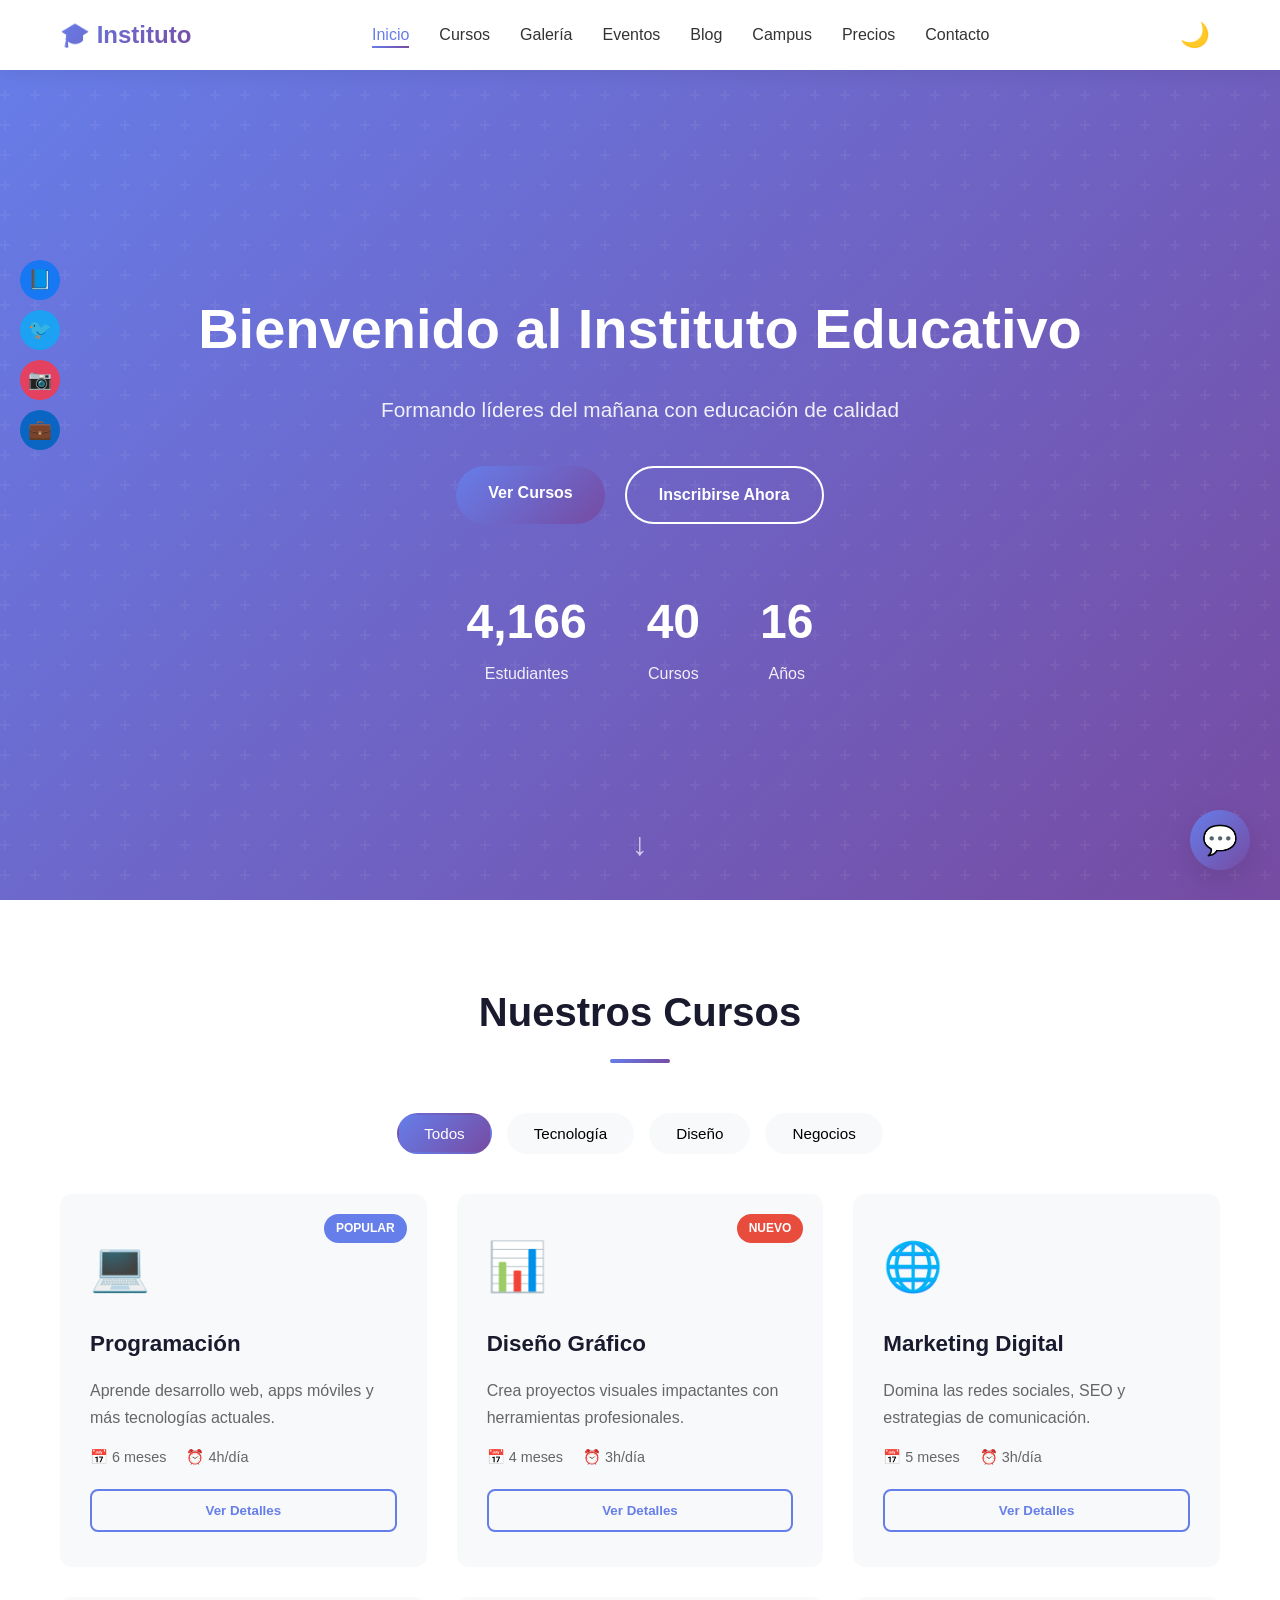
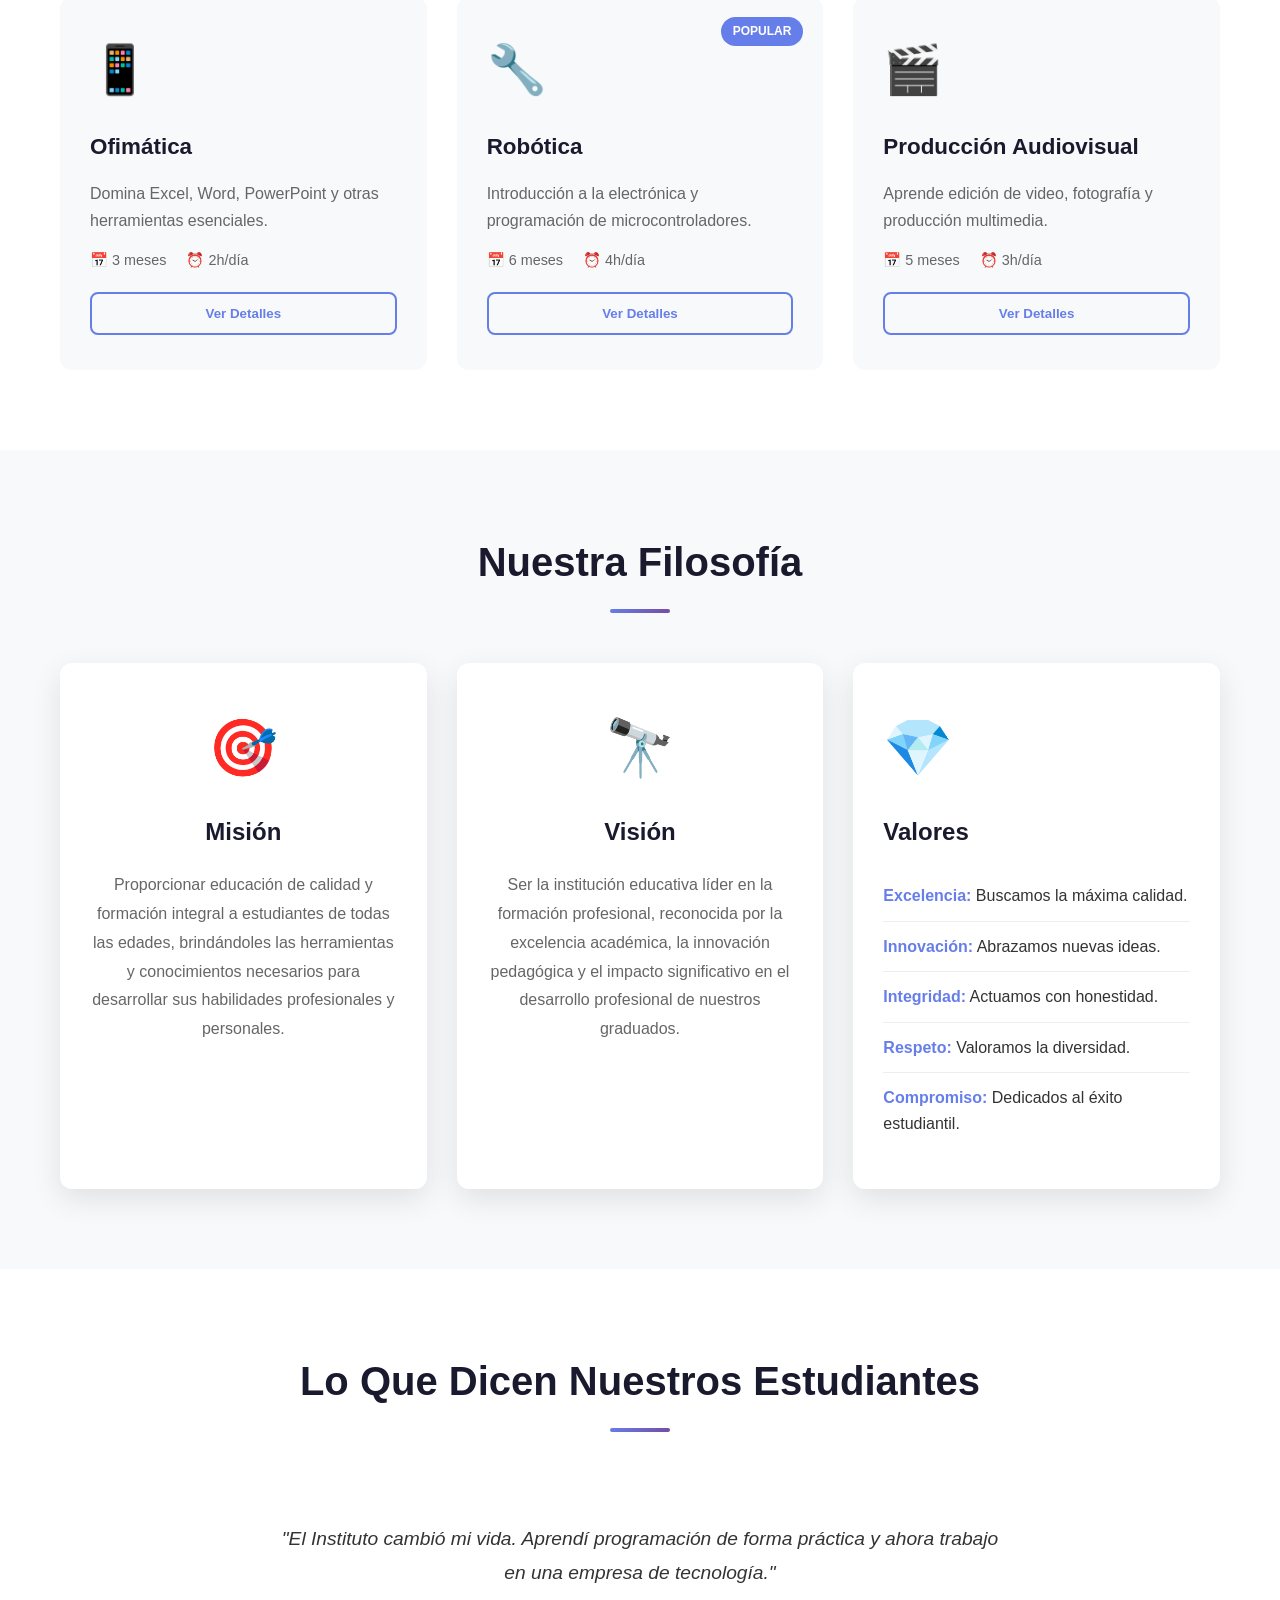
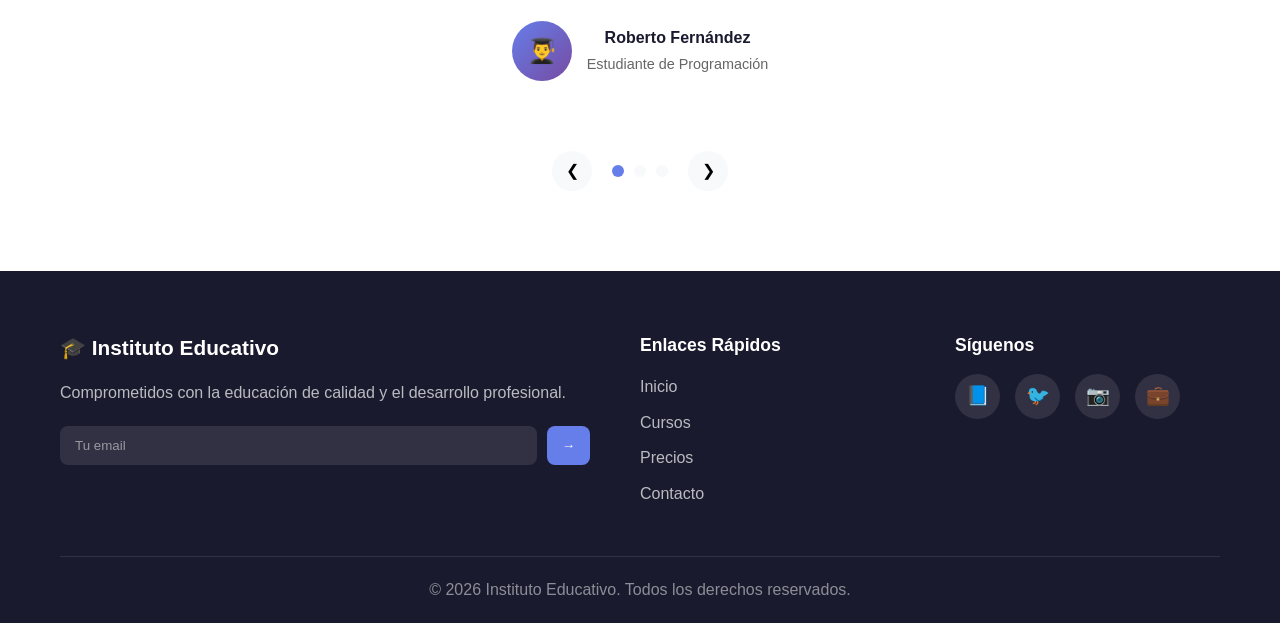
==== commit a8fb826b: "mejoras separadas" ====
--- a/index.html
+++ b/index.html
@@ -4,33 +4,41 @@
     <meta charset="UTF-8">
     <meta name="viewport" content="width=device-width, initial-scale=1.0">
     <title>Instituto Educativo - Formación de Excelencia</title>
-    <link rel="stylesheet" href="estilos.css">
+    <link rel="stylesheet" href="css/base.css">
+    <link rel="stylesheet" href="css/hero.css">
+    <link rel="stylesheet" href="css/cursos.css">
+    <link rel="stylesheet" href="css/mision.css">
+    <link rel="stylesheet" href="css/about.css">
+    <link rel="stylesheet" href="css/profesores.css">
+    <link rel="stylesheet" href="css/testimonios.css">
+    <link rel="stylesheet" href="css/precios.css">
+    <link rel="stylesheet" href="css/faq.css">
+    <link rel="stylesheet" href="css/contacto.css">
+    <link rel="stylesheet" href="css/galeria.css">
+    <link rel="stylesheet" href="css/eventos.css">
+    <link rel="stylesheet" href="css/blog.css">
+    <link rel="stylesheet" href="css/campus.css">
 </head>
 <body>
     <header class="header">
         <nav class="nav container">
-            <a href="#" class="logo">🎓 Instituto</a>
+            <a href="index.html" class="logo">🎓 Instituto</a>
             <button class="menu-toggle" aria-label="Menú">
                 <span></span>
                 <span></span>
                 <span></span>
             </button>
             <ul class="nav-links">
-                <li><a href="#inicio">Inicio</a></li>
-                <li><a href="#cursos">Cursos</a></li>
-                <li><a href="#mision-vision">Misión y Visión</a></li>
-                <li><a href="#nosotros">Nosotros</a></li>
-                <li><a href="#profesores">Profesores</a></li>
-                <li><a href="#galeria">Galería</a></li>
-                <li><a href="#eventos">Eventos</a></li>
-                <li><a href="#blog">Blog</a></li>
-                <li><a href="#campus">Campus</a></li>
-                <li><a href="#precios">Precios</a></li>
-                <li><a href="#contacto">Contacto</a></li>
+                <li><a href="index.html" class="active">Inicio</a></li>
+                <li><a href="cursos.html">Cursos</a></li>
+                <li><a href="galeria.html">Galería</a></li>
+                <li><a href="eventos.html">Eventos</a></li>
+                <li><a href="blog.html">Blog</a></li>
+                <li><a href="campus.html">Campus</a></li>
+                <li><a href="precios.html">Precios</a></li>
+                <li><a href="contacto.html">Contacto</a></li>
             </ul>
-            <button class="theme-toggle" id="themeToggle" aria-label="Cambiar tema">
-                🌙
-            </button>
+            <button class="theme-toggle" id="themeToggle" aria-label="Cambiar tema">🌙</button>
         </nav>
     </header>
 
@@ -39,8 +47,8 @@
             <h1>Bienvenido al Instituto Educativo</h1>
             <p>Formando líderes del mañana con educación de calidad</p>
             <div class="hero-buttons">
-                <a href="#cursos" class="btn">Ver Cursos</a>
-                <a href="#contacto" class="btn btn-outline">Inscribirse Ahora</a>
+                <a href="cursos.html" class="btn">Ver Cursos</a>
+                <a href="contacto.html" class="btn btn-outline">Inscribirse Ahora</a>
             </div>
             <div class="hero-stats">
                 <div class="hero-stat">
@@ -57,9 +65,7 @@
                 </div>
             </div>
         </div>
-        <div class="hero-scroll">
-            <span>↓</span>
-        </div>
+        <div class="hero-scroll"><span>↓</span></div>
     </section>
 
     <section id="cursos" class="section cursos">
@@ -76,10 +82,7 @@
                     <div class="card-icon">💻</div>
                     <h3>Programación</h3>
                     <p>Aprende desarrollo web, apps móviles y más tecnologías actuales.</p>
-                    <div class="card-meta">
-                        <span>📅 6 meses</span>
-                        <span>⏰ 4h/día</span>
-                    </div>
+                    <div class="card-meta"><span>📅 6 meses</span><span>⏰ 4h/día</span></div>
                     <span class="badge">Popular</span>
                     <button class="btn-card">Ver Detalles</button>
                 </article>
@@ -87,10 +90,7 @@
                     <div class="card-icon">📊</div>
                     <h3>Diseño Gráfico</h3>
                     <p>Crea proyectos visuales impactantes con herramientas profesionales.</p>
-                    <div class="card-meta">
-                        <span>📅 4 meses</span>
-                        <span>⏰ 3h/día</span>
-                    </div>
+                    <div class="card-meta"><span>📅 4 meses</span><span>⏰ 3h/día</span></div>
                     <span class="badge new">Nuevo</span>
                     <button class="btn-card">Ver Detalles</button>
                 </article>
@@ -98,30 +98,21 @@
                     <div class="card-icon">🌐</div>
                     <h3>Marketing Digital</h3>
                     <p>Domina las redes sociales, SEO y estrategias de comunicación.</p>
-                    <div class="card-meta">
-                        <span>📅 5 meses</span>
-                        <span>⏰ 3h/día</span>
-                    </div>
+                    <div class="card-meta"><span>📅 5 meses</span><span>⏰ 3h/día</span></div>
                     <button class="btn-card">Ver Detalles</button>
                 </article>
                 <article class="card" data-category="tecnologia">
                     <div class="card-icon">📱</div>
                     <h3>Ofimática</h3>
                     <p>Domina Excel, Word, PowerPoint y otras herramientas esenciales.</p>
-                    <div class="card-meta">
-                        <span>📅 3 meses</span>
-                        <span>⏰ 2h/día</span>
-                    </div>
+                    <div class="card-meta"><span>📅 3 meses</span><span>⏰ 2h/día</span></div>
                     <button class="btn-card">Ver Detalles</button>
                 </article>
                 <article class="card" data-category="tecnologia">
                     <div class="card-icon">🔧</div>
                     <h3>Robótica</h3>
-                    <p>Introducción a la electrónica, programación de microcontroladores y proyectos prácticos.</p>
-                    <div class="card-meta">
-                        <span>📅 6 meses</span>
-                        <span>⏰ 4h/día</span>
-                    </div>
+                    <p>Introducción a la electrónica y programación de microcontroladores.</p>
+                    <div class="card-meta"><span>📅 6 meses</span><span>⏰ 4h/día</span></div>
                     <span class="badge">Popular</span>
                     <button class="btn-card">Ver Detalles</button>
                 </article>
@@ -129,10 +120,7 @@
                     <div class="card-icon">🎬</div>
                     <h3>Producción Audiovisual</h3>
                     <p>Aprende edición de video, fotografía y producción multimedia.</p>
-                    <div class="card-meta">
-                        <span>📅 5 meses</span>
-                        <span>⏰ 3h/día</span>
-                    </div>
+                    <div class="card-meta"><span>📅 5 meses</span><span>⏰ 3h/día</span></div>
                     <button class="btn-card">Ver Detalles</button>
                 </article>
             </div>
@@ -146,107 +134,23 @@
                 <div class="mv-card">
                     <div class="mv-icon">🎯</div>
                     <h3>Misión</h3>
-                    <p>Proporcionar educación de calidad y formación integral a estudiantes de todas las edades, brindándoles las herramientas y conocimientos necesarios para развивать sus habilidades profesionales y personales. Nos comprometemos a crear un ambiente de aprendizaje inclusivo, innovador y orientado al futuro, donde cada estudiante pueda alcanzar su máximo potencial y contribuir positivamente a la sociedad.</p>
+                    <p>Proporcionar educación de calidad y formación integral a estudiantes de todas las edades, brindándoles las herramientas y conocimientos necesarios para desarrollar sus habilidades profesionales y personales.</p>
                 </div>
                 <div class="mv-card">
                     <div class="mv-icon">🔭</div>
                     <h3>Visión</h3>
-                    <p>Ser la institución educativa líder en la formación profesional, reconocida por la excelencia académica, la innovación pedagógica y el impacto significativo en el desarrollo profesional de nuestros graduados. Aspiramos a expandir nuestra oferta educativa y adaptar-nos constantemente a las demandas del mercado laboral global, formando generaciones de profesionales competentes y éticos.</p>
+                    <p>Ser la institución educativa líder en la formación profesional, reconocida por la excelencia académica, la innovación pedagógica y el impacto significativo en el desarrollo profesional de nuestros graduados.</p>
                 </div>
                 <div class="mv-card valores">
                     <div class="mv-icon">💎</div>
                     <h3>Valores</h3>
                     <ul class="valores-list">
-                        <li><strong>Excelencia:</strong> Buscamos la máxima calidad en todo lo que hacemos.</li>
-                        <li><strong>Innovación:</strong> Abrazamos nuevas ideas y metodologías de enseñanza.</li>
-                        <li><strong>Integridad:</strong> Actuamos con honestidad y ética en todo momento.</li>
-                        <li><strong>Respeto:</strong> Valoramos la diversidad y las opiniones de cada persona.</li>
-                        <li><strong>Compromiso:</strong> Estamos dedicados al éxito de nuestros estudiantes.</li>
+                        <li><strong>Excelencia:</strong> Buscamos la máxima calidad.</li>
+                        <li><strong>Innovación:</strong> Abrazamos nuevas ideas.</li>
+                        <li><strong>Integridad:</strong> Actuamos con honestidad.</li>
+                        <li><strong>Respeto:</strong> Valoramos la diversidad.</li>
+                        <li><strong>Compromiso:</strong> Dedicados al éxito estudiantil.</li>
                     </ul>
-                </div>
-            </div>
-        </div>
-    </section>
-
-    <section id="nosotros" class="section about">
-        <div class="container">
-            <div class="about-content">
-                <div class="about-text">
-                    <h2 class="section-title">Sobre Nosotros</h2>
-                    <p>Con más de 20 años de experiencia en educación, nuestro instituto se compromete con la formación integral de cada estudiante. Contamos con docentes especializados y metodologías innovadoras que nos permiten ofrecer una educación de calidad y actualizada.</p>
-                    <p>Nuestras instalaciones están equipadas con la última tecnología para garantizar que nuestros estudiantes adquieran habilidades prácticas y competitivas en el mercado laboral actual.</p>
-                    <ul class="about-list">
-                        <li><span class="check">✓</span> Más de 5,000 graduados</li>
-                        <li><span class="check">✓</span> Docentes certificados</li>
-                        <li><span class="check">✓</span> Instalaciones modernas</li>
-                        <li><span class="check">✓</span> Certificaciones reconocidas</li>
-                    </ul>
-                </div>
-                <div class="about-stats">
-                    <div class="stat">
-                        <span class="stat-number">20+</span>
-                        <span class="stat-label">Años de experiencia</span>
-                    </div>
-                    <div class="stat">
-                        <span class="stat-number">5000+</span>
-                        <span class="stat-label">Estudiantes graduados</span>
-                    </div>
-                    <div class="stat">
-                        <span class="stat-number">50+</span>
-                        <span class="stat-label">Cursos disponibles</span>
-                    </div>
-                    <div class="stat">
-                        <span class="stat-number">98%</span>
-                        <span class="stat-label">Tasa de empleo</span>
-                    </div>
-                </div>
-            </div>
-        </div>
-    </section>
-
-    <section id="profesores" class="section profesores">
-        <div class="container">
-            <h2 class="section-title">Nuestro Equipo</h2>
-            <div class="profesores-grid">
-                <div class="profesor-card">
-                    <div class="profesor-img">👨‍🏫</div>
-                    <h3>Carlos Mendoza</h3>
-                    <p class="cargo">Director Académico</p>
-                    <p>Especialista en metodologías educativas con maestría en Pedagogía.</p>
-                    <div class="profesor-social">
-                        <a href="#">📘</a>
-                        <a href="#">💼</a>
-                    </div>
-                </div>
-                <div class="profesor-card">
-                    <div class="profesor-img">👩‍🏫</div>
-                    <h3>Laura Rodríguez</h3>
-                    <p class="cargo">Coordinadora de Cursos</p>
-                    <p>Experta en desarrollo curricular y gestión educativa.</p>
-                    <div class="profesor-social">
-                        <a href="#">📘</a>
-                        <a href="#">💼</a>
-                    </div>
-                </div>
-                <div class="profesor-card">
-                    <div class="profesor-img">👨‍💻</div>
-                    <h3>Miguel Sánchez</h3>
-                    <p class="cargo">Docente de Programación</p>
-                    <p>Ingeniero de sistemas con 10 años en la industria tecnológica.</p>
-                    <div class="profesor-social">
-                        <a href="#">📘</a>
-                        <a href="#">💼</a>
-                    </div>
-                </div>
-                <div class="profesor-card">
-                    <div class="profesor-img">👩‍🎨</div>
-                    <h3>Ana Martínez</h3>
-                    <p class="cargo">Docente de Diseño</p>
-                    <p>Diseñadora gráfica con experiencia internacional.</p>
-                    <div class="profesor-social">
-                        <a href="#">📘</a>
-                        <a href="#">💼</a>
-                    </div>
                 </div>
             </div>
         </div>
@@ -257,33 +161,24 @@
             <h2 class="section-title">Lo Que Dicen Nuestros Estudiantes</h2>
             <div class="testimonios-slider">
                 <div class="testimonio active">
-                    <p class="testimonio-texto">"El Instituto cambió mi vida. Aprendí programación de forma práctica y ahora trabajo en una empresa de tecnología. Los profesores son increíbles."</p>
+                    <p class="testimonio-texto">"El Instituto cambió mi vida. Aprendí programación de forma práctica y ahora trabajo en una empresa de tecnología."</p>
                     <div class="testimonio-autor">
                         <div class="autor-img">👨‍🎓</div>
-                        <div>
-                            <strong>Roberto Fernández</strong>
-                            <span>Estudiante de Programación</span>
-                        </div>
+                        <div><strong>Roberto Fernández</strong><span>Estudiante de Programación</span></div>
                     </div>
                 </div>
                 <div class="testimonio">
-                    <p class="testimonio-texto">"Los cursos de marketing digital me ayudaron a emprender mi propio negocio. La metodología práctica es excelente."</p>
+                    <p class="testimonio-texto">"Los cursos de marketing digital me ayudaron a emprender mi propio negocio."</p>
                     <div class="testimonio-autor">
                         <div class="autor-img">👩‍💼</div>
-                        <div>
-                            <strong>Patricia Silva</strong>
-                            <span>Estudiante de Marketing Digital</span>
-                        </div>
+                        <div><strong>Patricia Silva</strong><span>Estudiante de Marketing Digital</span></div>
                     </div>
                 </div>
                 <div class="testimonio">
-                    <p class="testimonio-texto">"Las instalaciones son modernas y bien equipadas. Aprendí diseño gráfico desde cero y hoy trabajo como freelancer."</p>
+                    <p class="testimonio-texto">"Las instalaciones son modernas y bien equipadas. Aprendí diseño gráfico desde cero."</p>
                     <div class="testimonio-autor">
                         <div class="autor-img">👩‍🎨</div>
-                        <div>
-                            <strong>Diego Ruiz</strong>
-                            <span>Estudiante de Diseño Gráfico</span>
-                        </div>
+                        <div><strong>Diego Ruiz</strong><span>Estudiante de Diseño Gráfico</span></div>
                     </div>
                 </div>
             </div>
@@ -295,600 +190,12 @@
         </div>
     </section>
 
-    <section id="precios" class="section precios">
-        <div class="container">
-            <h2 class="section-title">Planes y Precios</h2>
-            <p class="precios-subtitle">Elige el plan que mejor se adapte a tus necesidades</p>
-            <div class="planes-grid">
-                <div class="plan-card">
-                    <div class="plan-header">
-                        <h3>Básico</h3>
-                        <div class="plan-price">
-                            <span class="currency">$</span>
-                            <span class="amount">99</span>
-                            <span class="period">/mes</span>
-                        </div>
-                    </div>
-                    <ul class="plan-features">
-                        <li><span class="check">✓</span> 1 curso mensual</li>
-                        <li><span class="check">✓</span> Material digital</li>
-                        <li><span class="check">✓</span> Acceso a tutorías</li>
-                        <li><span class="check">✓</span> Certificado digital</li>
-                        <li class="disabled"><span class="cross">✗</span> Certificación presencial</li>
-                        <li class="disabled"><span class="cross">✗</span> Proyectos prácticos</li>
-                    </ul>
-                    <button class="btn-plan">Elegir Plan</button>
-                </div>
-                <div class="plan-card featured">
-                    <div class="plan-badge">Más Popular</div>
-                    <div class="plan-header">
-                        <h3>Profesional</h3>
-                        <div class="plan-price">
-                            <span class="currency">$</span>
-                            <span class="amount">199</span>
-                            <span class="period">/mes</span>
-                        </div>
-                    </div>
-                    <ul class="plan-features">
-                        <li><span class="check">✓</span> 3 cursos mensuales</li>
-                        <li><span class="check">✓</span> Material digital + físico</li>
-                        <li><span class="check">✓</span> Tutorías prioritarias</li>
-                        <li><span class="check">✓</span> Certificado digital</li>
-                        <li><span class="check">✓</span> Certificación presencial</li>
-                        <li><span class="check">✓</span> Proyectos prácticos</li>
-                    </ul>
-                    <button class="btn-plan primary">Elegir Plan</button>
-                </div>
-                <div class="plan-card">
-                    <div class="plan-header">
-                        <h3>Empresarial</h3>
-                        <div class="plan-price">
-                            <span class="currency">$</span>
-                            <span class="amount">499</span>
-                            <span class="period">/mes</span>
-                        </div>
-                    </div>
-                    <ul class="plan-features">
-                        <li><span class="check">✓</span> Cursos ilimitados</li>
-                        <li><span class="check">✓</span> Material premium</li>
-                        <li><span class="check">✓</span> Mentor dedicado</li>
-                        <li><span class="check">✓</span> Certificados premium</li>
-                        <li><span class="check">✓</span> Talleres exclusivos</li>
-                        <li><span class="check">✓</span> Bolsa de empleo</li>
-                    </ul>
-                    <button class="btn-plan">Elegir Plan</button>
-                </div>
-            </div>
-            <div class="becas-section">
-                <h3>🎓 Programas de Becas</h3>
-                <p>Ofrecemos becas completas y parciales para estudiantes con mérito académico o situación económica limitada.</p>
-                <div class="becas-grid">
-                    <div class="beca-card">
-                        <span class="beca-icon">🏆</span>
-                        <h4>Beca por Mérito</h4>
-                        <p>50-100% de descuento para estudiantes con excelente rendimiento académico.</p>
-                    </div>
-                    <div class="beca-card">
-                        <span class="beca-icon">🤝</span>
-                        <h4>Beca de Inclusión</h4>
-                        <p>Descuentos especiales para personas con discapacidad y grupos vulnerables.</p>
-                    </div>
-                    <div class="beca-card">
-                        <span class="beca-icon">🌍</span>
-                        <h4>Beca Internacional</h4>
-                        <p>Programas de intercambio y certificaciones válidas globalmente.</p>
-                    </div>
-                </div>
-                <button class="btn btn-outline-dark" id="btnBecas">Solicitar Beca</button>
-            </div>
-        </div>
-    </section>
-
-    <section id="faq" class="section faq">
-        <div class="container">
-            <h2 class="section-title">Preguntas Frecuentes</h2>
-            <div class="faq-grid">
-                <div class="faq-item">
-                    <button class="faq-question">
-                        <span>¿Cuáles son los requisitos de inscripción?</span>
-                        <span class="faq-icon">+</span>
-                    </button>
-                    <div class="faq-answer">
-                        <p>Para inscribirte necesitas presentar tu DNI o documento de identidad, título o certificado de estudios previos (según el curso), y completar el formulario de inscripción. El primer día de clase podrás conocer más sobre los materiales necesarios.</p>
-                    </div>
-                </div>
-                <div class="faq-item">
-                    <button class="faq-question">
-                        <span>¿Puedo tomar varios cursos al mismo tiempo?</span>
-                        <span class="faq-icon">+</span>
-                    </button>
-                    <div class="faq-answer">
-                        <p>Sí, con el plan Profesional puedes tomar hasta 3 cursos simultáneamente. El plan Empresarial permite cursos ilimitados. El Básico está limitado a 1 curso por mes.</p>
-                    </div>
-                </div>
-                <div class="faq-item">
-                    <button class="faq-question">
-                        <span>¿Los certificados son reconocidos?</span>
-                        <span class="faq-icon">+</span>
-                    </button>
-                    <div class="faq-answer">
-                        <p>Sí, todos nuestros certificados cuentan con aval del Ministerio de Educación y son reconocidos en el mercado laboral. Los planes Profesional y Empresarial incluyen certificación con holograma de seguridad.</p>
-                    </div>
-                </div>
-                <div class="faq-item">
-                    <button class="faq-question">
-                        <span>¿Hay opciones de pago a plazos?</span>
-                        <span class="faq-icon">+</span>
-                    </button>
-                    <div class="faq-answer">
-                        <p>Ofrecemos pagos en efectivo, tarjeta de crédito/débito, y financiamiento sin intereses hasta en 12 cuotas. También aceptamos pagos por transferencia bancaria y billeteras digitales.</p>
-                    </div>
-                </div>
-                <div class="faq-item">
-                    <button class="faq-question">
-                        <span>¿Qué pasa si no puedo asistir a una clase?</span>
-                        <span class="faq-icon">+</span>
-                    </button>
-                    <div class="faq-answer">
-                        <p>Todas las clases quedan grabadas y disponibles en nuestra plataforma virtual por 6 meses. Los tutores también ofrecen sesiones de recuperación según disponibilidad.</p>
-                    </div>
-                </div>
-                <div class="faq-item">
-                    <button class="faq-question">
-                        <span>¿Ofrecen prácticas profesionales?</span>
-                        <span class="faq-icon">+</span>
-                    </button>
-                    <div class="faq-answer">
-                        <p>El plan Empresarial incluye acceso a nuestra bolsa de empleo y prácticas en empresas aliadas. Los otros planes tienen acceso a ferias de empleo exclusivas del instituto.</p>
-                    </div>
-                </div>
-            </div>
-        </div>
-    </section>
-
-    <section id="ubicacion" class="section ubicacion">
-        <div class="container">
-            <h2 class="section-title">Nuestra Ubicación</h2>
-            <div class="ubicacion-grid">
-                <div class="ubicacion-info">
-                    <h3>Visítanos</h3>
-                    <p>Nuestras instalaciones están ubicadas en el corazón de la ciudad, fácilmente accesibles en transporte público.</p>
-                    <div class="ubicacion-details">
-                        <div class="ubicacion-item">
-                            <span class="ubi-icon">📍</span>
-                            <div>
-                                <strong>Dirección</strong>
-                                <p>Av. Educación 1234, Piso 5<br>Centro Comercial Educativo<br>Ciudad Capital</p>
-                            </div>
-                        </div>
-                        <div class="ubicacion-item">
-                            <span class="ubi-icon">🚇</span>
-                            <div>
-                                <strong>Transporte Público</strong>
-                                <p>Metro: Estación Universidad (Línea 2)<br>Bus: Rutas 12, 25, 34<br>Parada de Taxi: Frente al edificio</p>
-                            </div>
-                        </div>
-                        <div class="ubicacion-item">
-                            <span class="ubi-icon">🅿️</span>
-                            <div>
-                                <strong>Estacionamiento</strong>
-                                <p>Estacionamiento subterráneo disponible<br>Primeros 30 minutos gratis<br>$2/hora después</p>
-                            </div>
-                        </div>
-                    </div>
-                </div>
-                <div class="ubicacion-map">
-                    <div class="map-container">
-                        <iframe src="https://www.google.com/maps/embed?pb=!1m18!1m12!1m3!1d3284.2190185578543!2d-58.38257068544022!3d-34.60373896504088!2m3!1f0!2f0!3f0!3m2!1i1024!2i768!4f13.1!3m3!1m2!1s0x95bccacdd3d6b3f9%3A0x7c0f6b5b7e2b4a3d!2sObelisco!5e0!3m2!1ses!2sar!4v1620000000000!5m2!1ses!2sar" allowfullscreen="" loading="lazy" referrerpolicy="no-referrer-when-downgrade"></iframe>
-                    </div>
-                    <div class="map-overlay" id="mapOverlay">
-                        <p>📍Haz clic en el mapa para abrir en Google Maps</p>
-                        <a href="https://maps.google.com/?q=-34.60373896504088,-58.38257068544022" target="_blank" class="btn btn-sm">Abrir en Maps</a>
-                    </div>
-                </div>
-            </div>
-        </div>
-    </section>
-
-    <section id="contacto" class="section contacto">
-        <div class="container">
-            <h2 class="section-title">Contáctanos</h2>
-            <div class="contact-grid">
-                <div class="contact-info">
-                    <div class="contact-item">
-                        <span class="contact-icon">📍</span>
-                        <div>
-                            <h4>Dirección</h4>
-                            <p>Av. Educación 1234, Ciudad</p>
-                        </div>
-                    </div>
-                    <div class="contact-item">
-                        <span class="contact-icon">📞</span>
-                        <div>
-                            <h4>Teléfono</h4>
-                            <p>+54 11 1234-5678</p>
-                        </div>
-                    </div>
-                    <div class="contact-item">
-                        <span class="contact-icon">✉️</span>
-                        <div>
-                            <h4>Email</h4>
-                            <p>info@instituto.edu</p>
-                        </div>
-                    </div>
-                    <div class="contact-item">
-                        <span class="contact-icon">🕐</span>
-                        <div>
-                            <h4>Horario</h4>
-                            <p>Lun - Vie: 8:00 - 20:00</p>
-                        </div>
-                    </div>
-                    <div class="newsletter">
-                        <h4>📬 Boletín Informativo</h4>
-                        <p>Recibe noticias sobre nuevos cursos y ofertas.</p>
-                        <form class="newsletter-form">
-                            <input type="email" placeholder="Tu correo electrónico" required>
-                            <button type="submit">Suscribirse</button>
-                        </form>
-                    </div>
-                </div>
-                <form class="contact-form" id="contactForm">
-                    <div class="form-row">
-                        <div class="form-group">
-                            <label for="nombre">Nombre completo *</label>
-                            <input type="text" id="nombre" name="nombre" required>
-                        </div>
-                        <div class="form-group">
-                            <label for="telefono">Teléfono</label>
-                            <input type="tel" id="telefono" name="telefono">
-                        </div>
-                    </div>
-                    <div class="form-group">
-                        <label for="email">Correo electrónico *</label>
-                        <input type="email" id="email" name="email" required>
-                    </div>
-                    <div class="form-group">
-                        <label for="curso">Curso de interés</label>
-                        <select id="curso" name="curso">
-                            <option value="">Seleccionar...</option>
-                            <option value="programacion">Programación</option>
-                            <option value="diseno">Diseño Gráfico</option>
-                            <option value="marketing">Marketing Digital</option>
-                            <option value="ofimatica">Ofimática</option>
-                            <option value="robotica">Robótica</option>
-                            <option value="audiovisual">Producción Audiovisual</option>
-                        </select>
-                    </div>
-                    <div class="form-group">
-                        <label for="mensaje">Mensaje *</label>
-                        <textarea id="mensaje" name="mensaje" rows="4" required></textarea>
-                    </div>
-                    <div class="form-footer">
-                        <button type="submit" class="btn btn-submit">Enviar Mensaje</button>
-                        <span class="form-note">* Campos obligatorios</span>
-                    </div>
-                </form>
-            </div>
-        </div>
-    </section>
-
-    <section id="galeria" class="section galeria">
-        <div class="container">
-            <h2 class="section-title">Nuestra Galería</h2>
-            <div class="galeria-filters">
-                <button class="filter-btn active" data-filter="all">Todas</button>
-                <button class="filter-btn" data-filter="instalaciones">Instalaciones</button>
-                <button class="filter-btn" data-filter="clases">Clases</button>
-                <button class="filter-btn" data-filter="eventos">Eventos</button>
-            </div>
-            <div class="galeria-grid">
-                <div class="galeria-item" data-category="instalaciones">
-                    <div class="galeria-img">🏫</div>
-                    <div class="galeria-overlay">
-                        <h4>Aulas Modernas</h4>
-                        <p>Espacios equipados con tecnología de última generación</p>
-                    </div>
-                </div>
-                <div class="galeria-item" data-category="clases">
-                    <div class="galeria-img">💻</div>
-                    <div class="galeria-overlay">
-                        <h4>Clases de Programación</h4>
-                        <p>Aprendizaje práctico con proyectos reales</p>
-                    </div>
-                </div>
-                <div class="galeria-item" data-category="eventos">
-                    <div class="galeria-img">🎉</div>
-                    <div class="galeria-overlay">
-                        <h4>Graduación 2025</h4>
-                        <p>Celebración de nuestros nuevos profesionales</p>
-                    </div>
-                </div>
-                <div class="galeria-item" data-category="instalaciones">
-                    <div class="galeria-img">📚</div>
-                    <div class="galeria-overlay">
-                        <h4>Biblioteca</h4>
-                        <p>Recursos digitales y físicos para tu formación</p>
-                    </div>
-                </div>
-                <div class="galeria-item" data-category="clases">
-                    <div class="galeria-img">🎨</div>
-                    <div class="galeria-overlay">
-                        <h4>Taller de Diseño</h4>
-                        <p>Creatividad sin límites</p>
-                    </div>
-                </div>
-                <div class="galeria-item" data-category="eventos">
-                    <div class="galeria-img">🏆</div>
-                    <div class="galeria-overlay">
-                        <h4>Concurso de Programación</h4>
-                        <p>Competencia anual entre estudiantes</p>
-                    </div>
-                </div>
-                <div class="galeria-item" data-category="instalaciones">
-                    <div class="galeria-img">🔬</div>
-                    <div class="galeria-overlay">
-                        <h4>Laboratorio de Robótica</h4>
-                        <p>Equipamiento profesional para prácticas</p>
-                    </div>
-                </div>
-                <div class="galeria-item" data-category="clases">
-                    <div class="galeria-img">🎬</div>
-                    <div class="galeria-overlay">
-                        <h4>Estudio de Producción</h4>
-                        <p>Grabación y edición de video profesional</p>
-                    </div>
-                </div>
-            </div>
-            <button class="btn btn-outline-dark" id="btnGaleria">Ver Todas las Fotos</button>
-        </div>
-    </section>
-
-    <section id="eventos" class="section eventos">
-        <div class="container">
-            <h2 class="section-title">Próximos Eventos</h2>
-            <div class="eventos-grid">
-                <div class="evento-card featured">
-                    <div class="evento-date">
-                        <span class="evento-dia">15</span>
-                        <span class="evento-mes">May</span>
-                    </div>
-                    <div class="evento-content">
-                        <span class="evento-tag">Workshop</span>
-                        <h3>Workshop de Inteligencia Artificial</h3>
-                        <p>Aprende los fundamentos de IA y cómo aplicarla en proyectos reales con expertos de la industria.</p>
-                        <div class="evento-meta">
-                            <span>🕐 9:00 - 14:00</span>
-                            <span>📍 Auditorium Principal</span>
-                        </div>
-                        <button class="btn-evento">Reservar Lugar</button>
-                    </div>
-                </div>
-                <div class="evento-card">
-                    <div class="evento-date">
-                        <span class="evento-dia">22</span>
-                        <span class="evento-mes">May</span>
-                    </div>
-                    <div class="evento-content">
-                        <span class="evento-tag">Seminario</span>
-                        <h3>Emprendimiento Digital</h3>
-                        <p>Strategies para crear tu propio negocio online y alcanzar el éxito empresarial.</p>
-                        <div class="evento-meta">
-                            <span>🕐 10:00 - 13:00</span>
-                            <span>📍 Sala de Conferencias</span>
-                        </div>
-                        <button class="btn-evento">Reservar Lugar</button>
-                    </div>
-                </div>
-                <div class="evento-card">
-                    <div class="evento-date">
-                        <span class="evento-dia">5</span>
-                        <span class="evento-mes">Jun</span>
-                    </div>
-                    <div class="evento-content">
-                        <span class="evento-tag">Feria</span>
-                        <h3>Feria de Empleo Tech</h3>
-                        <p>Encuentra oportunidades laborales en empresas líderes del sector tecnológico.</p>
-                        <div class="evento-meta">
-                            <span>🕐 9:00 - 18:00</span>
-                            <span>📍 Hall Principal</span>
-                        </div>
-                        <button class="btn-evento">Reservar Lugar</button>
-                    </div>
-                </div>
-                <div class="evento-card">
-                    <div class="evento-date">
-                        <span class="evento-dia">15</span>
-                        <span class="evento-mes">Jun</span>
-                    </div>
-                    <div class="evento-content">
-                        <span class="evento-tag">Certificación</span>
-                        <h3>Ceremonia de Graduación</h3>
-                        <p>Celebramos juntos la culminación de tus estudios profesionales.</p>
-                        <div class="evento-meta">
-                            <span>🕐 18:00 - 21:00</span>
-                            <span>📍 Teatro de la Ciudad</span>
-                        </div>
-                        <button class="btn-evento">Reservar Lugar</button>
-                    </div>
-                </div>
-            </div>
-            <div class="calendario-mini">
-                <h3>📅 Calendario Académico 2026</h3>
-                <div class="calendario-lista">
-                    <div class="cal-item">
-                        <span class="cal-date">Ene 15</span>
-                        <span class="cal-event">Inicio de período lectivo</span>
-                    </div>
-                    <div class="cal-item">
-                        <span class="cal-date">Mar 10</span>
-                        <span class="cal-event">Exámenes parciales</span>
-                    </div>
-                    <div class="cal-item">
-                        <span class="cal-date">May 20</span>
-                        <span class="cal-event">Feriado académico</span>
-                    </div>
-                    <div class="cal-item">
-                        <span class="cal-date">Jul 15</span>
-                        <span class="cal-event">Finalización de período</span>
-                    </div>
-                </div>
-            </div>
-        </div>
-    </section>
-
-    <section id="blog" class="section blog">
-        <div class="container">
-            <h2 class="section-title">Últimas Noticias</h2>
-            <div class="blog-grid">
-                <article class="blog-card featured">
-                    <div class="blog-img">🚀</div>
-                    <div class="blog-content">
-                        <div class="blog-meta">
-                            <span class="blog-date">📅 23 Abril 2026</span>
-                            <span class="blog-category">Tecnología</span>
-                        </div>
-                        <h3>Nuevas Carreras en IA y Data Science</h3>
-                        <p>El Instituto lanza dos nuevas carreras orientadas a la inteligencia artificial y análisis de datos, respondiendo a la demanda del mercado laboral actual.</p>
-                        <a href="#" class="blog-link">Leer más →</a>
-                    </div>
-                </article>
-                <article class="blog-card">
-                    <div class="blog-img">🏆</div>
-                    <div class="blog-content">
-                        <div class="blog-meta">
-                            <span class="blog-date">📅 20 Abril 2026</span>
-                            <span class="blog-category">Logros</span>
-                        </div>
-                        <h3>Estudiante Gana Concurso Nacional de Programación</h3>
-                        <p>Felicitamos a Carlos Rodríguez por obtener el primer lugar en el concurso nacional de coding.</p>
-                        <a href="#" class="blog-link">Leer más →</a>
-                    </div>
-                </article>
-                <article class="blog-card">
-                    <div class="blog-img">🤝</div>
-                    <div class="blog-content">
-                        <div class="blog-meta">
-                            <span class="blog-date">📅 18 Abril 2026</span>
-                            <span class="blog-category">Alianzas</span>
-                        </div>
-                        <h3>Alianza con Microsoft para Certificaciones</h3>
-                        <p>Nuestros estudiantes podrán obtener certificaciones oficiales de Microsoft de forma gratuita.</p>
-                        <a href="#" class="blog-link">Leer más →</a>
-                    </div>
-                </article>
-                <article class="blog-card">
-                    <div class="blog-img">💡</div>
-                    <div class="blog-content">
-                        <div class="blog-meta">
-                            <span class="blog-date">📅 15 Abril 2026</span>
-                            <span class="blog-category">Tips</span>
-                        </div>
-                        <h3>5 Tips para Impulsar tu Carrera Tech</h3>
-                        <p>Expertos del sector comparten sus mejores consejos para destacar en la industria tecnológica.</p>
-                        <a href="#" class="blog-link">Leer más →</a>
-                    </div>
-                </article>
-                <article class="blog-card">
-                    <div class="blog-img">🌍</div>
-                    <div class="blog-content">
-                        <div class="blog-meta">
-                            <span class="blog-date">📅 12 Abril 2026</span>
-                            <span class="blog-category">Internacional</span>
-                        </div>
-                        <h3>Programa de Intercambio con Universidad Europea</h3>
-                        <p>Nuevas oportunidades de intercambio académico con instituciones de España y Alemania.</p>
-                        <a href="#" class="blog-link">Leer más →</a>
-                    </div>
-                </article>
-            </div>
-            <button class="btn btn-outline-dark" id="btnBlog">Ver Todas las Noticias</button>
-        </div>
-    </section>
-
-    <section id="campus" class="section campus">
-        <div class="container">
-            <h2 class="section-title">Campus Virtual</h2>
-            <div class="campus-content">
-                <div class="campus-login">
-                    <div class="login-tabs">
-                        <button class="login-tab active" data-tab="estudiante">Estudiante</button>
-                        <button class="login-tab" data-tab="docente">Docente</button>
-                    </div>
-                    <form class="login-form active" id="formEstudiante">
-                        <h3>🔐 Iniciar Sesión</h3>
-                        <div class="form-group">
-                            <label for="emailEst">Correo electrónico</label>
-                            <input type="email" id="emailEst" placeholder="tu@email.com">
-                        </div>
-                        <div class="form-group">
-                            <label for="passEst">Contraseña</label>
-                            <input type="password" id="passEst" placeholder="••••••••">
-                        </div>
-                        <div class="form-options">
-                            <label><input type="checkbox"> Recordarme</label>
-                            <a href="#">¿Olvidaste tu contraseña?</a>
-                        </div>
-                        <button type="submit" class="btn">Ingresar</button>
-                        <p class="login-register">¿No tienes cuenta? <a href="#">Regístrate aquí</a></p>
-                    </form>
-                    <form class="login-form" id="formDocente">
-                        <h3>🔐 Panel Docente</h3>
-                        <div class="form-group">
-                            <label for="emailDoc">Correo institucional</label>
-                            <input type="email" id="emailDoc" placeholder="docente@instituto.edu">
-                        </div>
-                        <div class="form-group">
-                            <label for="passDoc">Contraseña</label>
-                            <input type="password" id="passDoc" placeholder="••••••••">
-                        </div>
-                        <button type="submit" class="btn">Acceder al Panel</button>
-                    </form>
-                </div>
-                <div class="campus-features">
-                    <h3>🎓 Acceso a tu Educación</h3>
-                    <div class="features-grid">
-                        <div class="feature-item">
-                            <span class="feature-icon">📚</span>
-                            <h4>Clases Virtuales</h4>
-                            <p>Accede a видео lecciones y materiales las 24 horas</p>
-                        </div>
-                        <div class="feature-item">
-                            <span class="feature-icon">📝</span>
-                            <h4>Tareas y Exámenes</h4>
-                            <p>Entrega tugas y evalúa tu progreso en línea</p>
-                        </div>
-                        <div class="feature-item">
-                            <span class="feature-icon">💬</span>
-                            <h4>Foros de Discusión</h4>
-                            <p>Colabora con compañeros y docentes</p>
-                        </div>
-                        <div class="feature-item">
-                            <span class="feature-icon">📜</span>
-                            <h4>Certificados</h4>
-                            <p>Descarga tus certificados digitales</p>
-                        </div>
-                        <div class="feature-item">
-                            <span class="feature-icon">📊</span>
-                            <h4>Progreso</h4>
-                            <p>Seguimiento detallado de tu aprendizaje</p>
-                        </div>
-                        <div class="feature-item">
-                            <span class="feature-icon">🎓</span>
-                            <h4>Bibliteca Digital</h4>
-                            <p>Recursos académicos ilimitados</p>
-                        </div>
-                    </div>
-                </div>
-            </div>
-        </div>
-    </section>
-
     <footer class="footer">
         <div class="container">
             <div class="footer-content">
                 <div class="footer-section">
                     <h3>🎓 Instituto Educativo</h3>
-                    <p>Comprometidos con la educación de calidad y el desarrollo profesional de nuestros estudiantes.</p>
+                    <p>Comprometidos con la educación de calidad y el desarrollo profesional.</p>
                     <div class="newsletter-mini">
                         <input type="email" placeholder="Tu email">
                         <button>→</button>
@@ -897,27 +204,20 @@
                 <div class="footer-section">
                     <h4>Enlaces Rápidos</h4>
                     <ul>
-                        <li><a href="#inicio">Inicio</a></li>
-                        <li><a href="#cursos">Cursos</a></li>
-                        <li><a href="#mision-vision">Misión y Visión</a></li>
-                        <li><a href="#nosotros">Nosotros</a></li>
-                        <li><a href="#profesores">Profesores</a></li>
-                        <li><a href="#contacto">Contacto</a></li>
+                        <li><a href="index.html">Inicio</a></li>
+                        <li><a href="cursos.html">Cursos</a></li>
+                        <li><a href="precios.html">Precios</a></li>
+                        <li><a href="contacto.html">Contacto</a></li>
                     </ul>
                 </div>
                 <div class="footer-section">
                     <h4>Síguenos</h4>
                     <div class="social-links">
-                        <a href="#" aria-label="Facebook">📘</a>
-                        <a href="#" aria-label="Twitter">🐦</a>
-                        <a href="#" aria-label="Instagram">📷</a>
-                        <a href="#" aria-label="LinkedIn">💼</a>
-                    </div>
-                </div>
-            </div>
-            <div class="footer-bottom">
-                <p>&copy; 2026 Instituto Educativo. Todos los derechos reservados.</p>
-            </div>
+                        <a href="#">📘</a><a href="#">🐦</a><a href="#">📷</a><a href="#">💼</a>
+                    </div>
+                </div>
+            </div>
+            <div class="footer-bottom"><p>&copy; 2026 Instituto Educativo. Todos los derechos reservados.</p></div>
         </div>
     </footer>
 
@@ -931,7 +231,7 @@
                 <span>⏰ Horario: 4 horas diarias</span>
                 <span>📋 Certificación incluida</span>
             </div>
-            <button class="btn">Inscribirse Ahora</button>
+            <a href="contacto.html" class="btn">Inscribirse Ahora</a>
         </div>
     </div>
 
@@ -950,9 +250,7 @@
                 <button class="chat-close" id="chatClose">×</button>
             </div>
             <div class="chat-messages" id="chatMessages">
-                <div class="chat-message bot">
-                    <p>¡Hola! 👋 ¿En qué podemos ayudarte hoy?</p>
-                </div>
+                <div class="chat-message bot"><p>¡Hola! 👋 ¿En qué podemos ayudarte hoy?</p></div>
             </div>
             <form class="chat-form" id="chatForm">
                 <input type="text" id="chatInput" placeholder="Escribe tu mensaje...">
@@ -962,13 +260,12 @@
     </div>
 
     <div class="floating-social">
-        <a href="#" class="social-float" style="background:#1877f2;" aria-label="Facebook">📘</a>
-        <a href="#" class="social-float" style="background:#1da1f2;" aria-label="Twitter">🐦</a>
-        <a href="#" class="social-float" style="background:#e4405f;" aria-label="Instagram">📷</a>
-        <a href="#" class="social-float" style="background:#0a66c2;" aria-label="LinkedIn">💼</a>
-        <a href="#" class="social-float" style="background:#25d366;" aria-label="WhatsApp">💬</a>
-    </div>
-
-    <script src="main.js"></script>
+        <a href="#" class="social-float" style="background:#1877f2;">📘</a>
+        <a href="#" class="social-float" style="background:#1da1f2;">🐦</a>
+        <a href="#" class="social-float" style="background:#e4405f;">📷</a>
+        <a href="#" class="social-float" style="background:#0a66c2;">💼</a>
+    </div>
+
+    <script src="js/bundle.js"></script>
 </body>
 </html>
--- a/css/base.css
+++ b/css/base.css
@@ -0,0 +1,584 @@
+:root {
+    --primary: #667eea;
+    --secondary: #764ba2;
+    --dark: #1a1a2e;
+    --light: #f8f9fa;
+    --text: #333;
+    --text-light: #666;
+    --white: #ffffff;
+    --gradient: linear-gradient(135deg, var(--primary) 0%, var(--secondary) 100%);
+    --shadow: 0 10px 30px rgba(0, 0, 0, 0.1);
+    --radius: 12px;
+}
+
+* {
+    margin: 0;
+    padding: 0;
+    box-sizing: border-box;
+}
+
+html {
+    scroll-behavior: smooth;
+}
+
+body {
+    font-family: 'Segoe UI', Tahoma, Geneva, Verdana, sans-serif;
+    color: var(--text);
+    line-height: 1.6;
+    background-color: var(--light);
+}
+
+.container {
+    max-width: 1200px;
+    margin: 0 auto;
+    padding: 0 20px;
+}
+
+a {
+    text-decoration: none;
+    color: inherit;
+}
+
+ul {
+    list-style: none;
+}
+
+img {
+    max-width: 100%;
+    height: auto;
+}
+
+.btn {
+    display: inline-block;
+    padding: 14px 32px;
+    background: var(--gradient);
+    color: var(--white);
+    border: none;
+    border-radius: 50px;
+    font-size: 1rem;
+    font-weight: 600;
+    cursor: pointer;
+    transition: transform 0.3s ease, box-shadow 0.3s ease;
+}
+
+.btn:hover {
+    transform: translateY(-2px);
+    box-shadow: 0 10px 25px rgba(102, 126, 234, 0.4);
+}
+
+.btn-outline {
+    background: transparent;
+    border: 2px solid var(--white);
+    color: var(--white);
+}
+
+.btn-outline:hover {
+    background: var(--white);
+    color: var(--primary);
+}
+
+.btn-outline-dark {
+    background: transparent;
+    border: 2px solid var(--dark);
+    color: var(--dark);
+}
+
+.btn-outline-dark:hover {
+    background: var(--dark);
+    color: var(--white);
+}
+
+.section {
+    padding: 80px 0;
+}
+
+.section-title {
+    font-size: 2.5rem;
+    text-align: center;
+    margin-bottom: 50px;
+    color: var(--dark);
+    position: relative;
+}
+
+.section-title::after {
+    content: '';
+    display: block;
+    width: 60px;
+    height: 4px;
+    background: var(--gradient);
+    margin: 15px auto 0;
+    border-radius: 2px;
+}
+
+.header {
+    position: fixed;
+    top: 0;
+    left: 0;
+    width: 100%;
+    background: var(--white);
+    box-shadow: 0 2px 20px rgba(0, 0, 0, 0.08);
+    z-index: 1000;
+}
+
+.nav {
+    display: flex;
+    justify-content: space-between;
+    align-items: center;
+    height: 70px;
+}
+
+.logo {
+    font-size: 1.5rem;
+    font-weight: 700;
+    background: var(--gradient);
+    -webkit-background-clip: text;
+    -webkit-text-fill-color: transparent;
+    background-clip: text;
+}
+
+.nav-links {
+    display: flex;
+    gap: 30px;
+}
+
+.nav-links a {
+    font-weight: 500;
+    transition: color 0.3s ease;
+    position: relative;
+}
+
+.nav-links a::after {
+    content: '';
+    position: absolute;
+    bottom: -5px;
+    left: 0;
+    width: 0;
+    height: 2px;
+    background: var(--gradient);
+    transition: width 0.3s ease;
+}
+
+.nav-links a:hover::after {
+    width: 100%;
+}
+
+.nav-links a:hover {
+    color: var(--primary);
+}
+
+.nav-links a.active {
+    color: var(--primary);
+}
+
+.nav-links a.active::after {
+    width: 100%;
+}
+
+.menu-toggle {
+    display: none;
+    flex-direction: column;
+    gap: 5px;
+    background: none;
+    border: none;
+    cursor: pointer;
+    padding: 5px;
+}
+
+.menu-toggle span {
+    width: 25px;
+    height: 3px;
+    background: var(--dark);
+    border-radius: 3px;
+    transition: all 0.3s ease;
+}
+
+.menu-toggle.active span:nth-child(1) {
+    transform: rotate(45deg) translate(5px, 5px);
+}
+
+.menu-toggle.active span:nth-child(2) {
+    opacity: 0;
+}
+
+.menu-toggle.active span:nth-child(3) {
+    transform: rotate(-45deg) translate(7px, -6px);
+}
+
+.theme-toggle {
+    background: none;
+    border: none;
+    font-size: 1.5rem;
+    cursor: pointer;
+    padding: 5px 10px;
+    transition: transform 0.3s ease;
+}
+
+.theme-toggle:hover {
+    transform: scale(1.2);
+}
+
+.footer {
+    background: var(--dark);
+    color: var(--white);
+    padding: 60px 0 20px;
+}
+
+.footer-content {
+    display: grid;
+    grid-template-columns: 2fr 1fr 1fr;
+    gap: 50px;
+    margin-bottom: 40px;
+}
+
+.footer-section h3 {
+    font-size: 1.3rem;
+    margin-bottom: 15px;
+}
+
+.footer-section > p {
+    color: rgba(255, 255, 255, 0.7);
+    line-height: 1.7;
+    margin-bottom: 20px;
+}
+
+.newsletter-mini {
+    display: flex;
+    gap: 10px;
+}
+
+.newsletter-mini input {
+    flex: 1;
+    padding: 12px 15px;
+    border: none;
+    border-radius: 8px;
+    background: rgba(255, 255, 255, 0.1);
+    color: var(--white);
+}
+
+.newsletter-mini input::placeholder {
+    color: rgba(255, 255, 255, 0.5);
+}
+
+.newsletter-mini button {
+    padding: 12px 15px;
+    background: var(--primary);
+    border: none;
+    border-radius: 8px;
+    color: var(--white);
+    cursor: pointer;
+    transition: background 0.3s ease;
+}
+
+.newsletter-mini button:hover {
+    background: var(--secondary);
+}
+
+.footer-section h4 {
+    font-size: 1.1rem;
+    margin-bottom: 15px;
+}
+
+.footer-section ul li {
+    margin-bottom: 10px;
+}
+
+.footer-section ul a {
+    color: rgba(255, 255, 255, 0.7);
+    transition: color 0.3s ease;
+}
+
+.footer-section ul a:hover {
+    color: var(--primary);
+}
+
+.social-links {
+    display: flex;
+    gap: 15px;
+}
+
+.social-links a {
+    width: 45px;
+    height: 45px;
+    display: flex;
+    align-items: center;
+    justify-content: center;
+    background: rgba(255, 255, 255, 0.1);
+    border-radius: 50%;
+    font-size: 1.2rem;
+    transition: background 0.3s ease, transform 0.3s ease;
+}
+
+.social-links a:hover {
+    background: var(--primary);
+    transform: translateY(-3px);
+}
+
+.footer-bottom {
+    text-align: center;
+    padding-top: 20px;
+    border-top: 1px solid rgba(255, 255, 255, 0.1);
+    color: rgba(255, 255, 255, 0.5);
+}
+
+.scroll-top {
+    position: fixed;
+    bottom: 30px;
+    right: 30px;
+    width: 50px;
+    height: 50px;
+    background: var(--gradient);
+    color: var(--white);
+    border: none;
+    border-radius: 50%;
+    font-size: 1.5rem;
+    cursor: pointer;
+    opacity: 0;
+    visibility: hidden;
+    transition: all 0.3s ease;
+    z-index: 1000;
+}
+
+.scroll-top.show {
+    opacity: 1;
+    visibility: visible;
+}
+
+.scroll-top:hover {
+    transform: translateY(-5px);
+    box-shadow: var(--shadow);
+}
+
+.toast {
+    position: fixed;
+    bottom: 30px;
+    right: 30px;
+    display: flex;
+    align-items: center;
+    gap: 10px;
+    padding: 15px 25px;
+    background: #27ae60;
+    color: var(--white);
+    border-radius: 8px;
+    box-shadow: var(--shadow);
+    transform: translateX(150%);
+    transition: transform 0.3s ease;
+    z-index: 3000;
+}
+
+.toast.show {
+    transform: translateX(0);
+}
+
+.toast-icon {
+    width: 24px;
+    height: 24px;
+    background: var(--white);
+    color: #27ae60;
+    border-radius: 50%;
+    display: flex;
+    align-items: center;
+    justify-content: center;
+    font-weight: 700;
+}
+
+.modal {
+    display: none;
+    position: fixed;
+    top: 0;
+    left: 0;
+    width: 100%;
+    height: 100%;
+    background: rgba(0, 0, 0, 0.7);
+    z-index: 2000;
+    justify-content: center;
+    align-items: center;
+}
+
+.modal.show {
+    display: flex;
+}
+
+.modal-content {
+    background: var(--white);
+    padding: 40px;
+    border-radius: var(--radius);
+    max-width: 500px;
+    width: 90%;
+    position: relative;
+    animation: modalSlide 0.3s ease;
+}
+
+@keyframes modalSlide {
+    from {
+        transform: translateY(-50px);
+        opacity: 0;
+    }
+    to {
+        transform: translateY(0);
+        opacity: 1;
+    }
+}
+
+.modal-close {
+    position: absolute;
+    top: 15px;
+    right: 20px;
+    font-size: 1.5rem;
+    cursor: pointer;
+    color: var(--text-light);
+    transition: color 0.3s ease;
+}
+
+.modal-close:hover {
+    color: var(--dark);
+}
+
+.modal-content h3 {
+    font-size: 1.5rem;
+    color: var(--dark);
+    margin-bottom: 15px;
+}
+
+.modal-content p {
+    color: var(--text-light);
+    margin-bottom: 20px;
+}
+
+.modal-info {
+    display: flex;
+    flex-direction: column;
+    gap: 10px;
+    margin-bottom: 25px;
+    padding: 20px;
+    background: var(--light);
+    border-radius: 8px;
+}
+
+.modal-info span {
+    color: var(--text);
+    font-size: 0.95rem;
+}
+
+.filter-btn {
+    padding: 10px 25px;
+    background: var(--light);
+    border: 2px solid transparent;
+    border-radius: 30px;
+    font-size: 0.95rem;
+    font-weight: 500;
+    cursor: pointer;
+    transition: all 0.3s ease;
+}
+
+.filter-btn:hover {
+    border-color: var(--primary);
+    color: var(--primary);
+}
+
+.filter-btn.active {
+    background: var(--gradient);
+    color: var(--white);
+}
+
+.check {
+    color: var(--primary);
+    font-weight: 700;
+}
+
+.cross {
+    color: #e74c3c;
+}
+
+[data-theme="dark"] {
+    --light: #1a1a2e;
+    --dark: #f8f9fa;
+    --text: #e0e0e0;
+    --text-light: #aaa;
+    --white: #16213e;
+}
+
+[data-theme="dark"] .header,
+[data-theme="dark"] .card,
+[data-theme="dark"] .mv-card,
+[data-theme="dark"] .profesor-card,
+[data-theme="dark"] .contact-form,
+[data-theme="dark"] .ubicacion-info,
+[data-theme="dark"] .faq-item,
+[data-theme="dark"] .beca-card,
+[data-theme="dark"] .plan-card,
+[data-theme="dark"] .blog-card,
+[data-theme="dark"] .evento-card {
+    background: #1a1a2e;
+}
+
+@media (max-width: 992px) {
+    .footer-content {
+        grid-template-columns: 1fr 1fr;
+    }
+}
+
+@media (max-width: 768px) {
+    .menu-toggle {
+        display: flex;
+    }
+
+    .nav {
+        flex-wrap: wrap;
+    }
+
+    .theme-toggle {
+        order: 3;
+        margin-left: auto;
+    }
+
+    .nav-links {
+        order: 4;
+        width: 100%;
+        position: fixed;
+        top: 70px;
+        left: 0;
+        right: 0;
+        background: var(--white);
+        flex-direction: column;
+        align-items: center;
+        padding: 30px;
+        gap: 20px;
+        box-shadow: 0 10px 30px rgba(0, 0, 0, 0.1);
+        transform: translateY(-150%);
+        opacity: 0;
+        transition: all 0.3s ease;
+    }
+
+    .nav-links.active {
+        transform: translateY(0);
+        opacity: 1;
+    }
+
+    .section {
+        padding: 60px 0;
+    }
+
+    .section-title {
+        font-size: 2rem;
+    }
+
+    .footer-content {
+        grid-template-columns: 1fr;
+        text-align: center;
+    }
+
+    .social-links {
+        justify-content: center;
+    }
+
+    .newsletter-mini {
+        max-width: 300px;
+        margin: 0 auto;
+    }
+}
+
+@media (max-width: 480px) {
+    .container {
+        padding: 0 15px;
+    }
+}
--- a/css/hero.css
+++ b/css/hero.css
@@ -0,0 +1,146 @@
+.hero {
+    min-height: 100vh;
+    display: flex;
+    align-items: center;
+    background: var(--gradient);
+    padding-top: 70px;
+    position: relative;
+    overflow: hidden;
+}
+
+.hero::before {
+    content: '';
+    position: absolute;
+    top: 0;
+    left: 0;
+    right: 0;
+    bottom: 0;
+    background: url("data:image/svg+xml,%3Csvg width='60' height='60' viewBox='0 0 60 60' xmlns='http://www.w3.org/2000/svg'%3E%3Cg fill='none' fill-rule='evenodd'%3E%3Cg fill='%23ffffff' fill-opacity='0.05'%3E%3Cpath d='M36 34v-4h-2v4h-4v2h4v4h2v-4h4v-2h-4zm0-30V0h-2v4h-4v2h4v4h2V6h4V4h-4zM6 34v-4H4v4H0v2h4v4h2v-4h4v-2H6zM6 4V0H4v4H0v2h4v4h2V6h4V4H6z'/%3E%3C/g%3E%3C/g%3E%3C/svg%3E");
+}
+
+.hero-content {
+    text-align: center;
+    color: var(--white);
+    position: relative;
+    z-index: 1;
+}
+
+.hero h1 {
+    font-size: 3.5rem;
+    margin-bottom: 20px;
+    animation: fadeInUp 1s ease;
+}
+
+.hero p {
+    font-size: 1.3rem;
+    margin-bottom: 40px;
+    opacity: 0.9;
+    animation: fadeInUp 1s ease 0.2s backwards;
+}
+
+.hero-buttons {
+    display: flex;
+    gap: 20px;
+    justify-content: center;
+    flex-wrap: wrap;
+    animation: fadeInUp 1s ease 0.4s backwards;
+}
+
+.hero-stats {
+    display: flex;
+    justify-content: center;
+    gap: 60px;
+    margin-top: 60px;
+    animation: fadeInUp 1s ease 0.6s backwards;
+}
+
+.hero-stat {
+    text-align: center;
+}
+
+.hero-stat-number {
+    display: block;
+    font-size: 3rem;
+    font-weight: 700;
+}
+
+.hero-stat-label {
+    font-size: 1rem;
+    opacity: 0.9;
+}
+
+.hero-scroll {
+    position: absolute;
+    bottom: 30px;
+    left: 50%;
+    transform: translateX(-50%);
+    animation: bounce 2s infinite;
+}
+
+.hero-scroll span {
+    font-size: 2rem;
+    color: var(--white);
+    opacity: 0.7;
+}
+
+@keyframes bounce {
+    0%, 20%, 50%, 80%, 100% { transform: translateX(-50%) translateY(0); }
+    40% { transform: translateX(-50%) translateY(-15px); }
+    60% { transform: translateX(-50%) translateY(-7px); }
+}
+
+@keyframes fadeInUp {
+    from {
+        opacity: 0;
+        transform: translateY(30px);
+    }
+    to {
+        opacity: 1;
+        transform: translateY(0);
+    }
+}
+
+@keyframes fadeIn {
+    from { opacity: 0; }
+    to { opacity: 1; }
+}
+
+@media (max-width: 992px) {
+    .hero h1 {
+        font-size: 2.8rem;
+    }
+
+    .hero-stats {
+        gap: 40px;
+    }
+}
+
+@media (max-width: 768px) {
+    .hero h1 {
+        font-size: 2.2rem;
+    }
+
+    .hero p {
+        font-size: 1.1rem;
+    }
+
+    .hero-stats {
+        flex-direction: column;
+        gap: 20px;
+    }
+
+    .hero-stat-number {
+        font-size: 2.5rem;
+    }
+}
+
+@media (max-width: 480px) {
+    .hero h1 {
+        font-size: 1.8rem;
+    }
+
+    .hero-buttons {
+        flex-direction: column;
+        align-items: center;
+    }
+}
--- a/css/cursos.css
+++ b/css/cursos.css
@@ -0,0 +1,110 @@
+.cursos {
+    background: var(--white);
+}
+
+.cursos-filters {
+    display: flex;
+    justify-content: center;
+    gap: 15px;
+    margin-bottom: 40px;
+    flex-wrap: wrap;
+}
+
+.cursos-grid {
+    display: grid;
+    grid-template-columns: repeat(auto-fit, minmax(300px, 1fr));
+    gap: 30px;
+}
+
+.card {
+    background: var(--light);
+    padding: 35px 30px;
+    border-radius: var(--radius);
+    transition: transform 0.3s ease, box-shadow 0.3s ease;
+    position: relative;
+    overflow: hidden;
+}
+
+.card:hover {
+    transform: translateY(-10px);
+    box-shadow: var(--shadow);
+}
+
+.card-icon {
+    font-size: 3rem;
+    margin-bottom: 20px;
+}
+
+.card h3 {
+    font-size: 1.4rem;
+    margin-bottom: 15px;
+    color: var(--dark);
+}
+
+.card p {
+    color: var(--text-light);
+    line-height: 1.7;
+    margin-bottom: 15px;
+}
+
+.card-meta {
+    display: flex;
+    gap: 20px;
+    color: var(--text-light);
+    font-size: 0.9rem;
+    margin-bottom: 20px;
+}
+
+.card-meta span {
+    display: flex;
+    align-items: center;
+    gap: 5px;
+}
+
+.badge {
+    position: absolute;
+    top: 20px;
+    right: 20px;
+    padding: 5px 12px;
+    background: var(--primary);
+    color: var(--white);
+    font-size: 0.75rem;
+    font-weight: 600;
+    border-radius: 20px;
+    text-transform: uppercase;
+}
+
+.badge.new {
+    background: #e74c3c;
+}
+
+.btn-card {
+    width: 100%;
+    padding: 12px;
+    background: transparent;
+    border: 2px solid var(--primary);
+    color: var(--primary);
+    border-radius: 8px;
+    font-weight: 600;
+    cursor: pointer;
+    transition: all 0.3s ease;
+}
+
+.btn-card:hover {
+    background: var(--primary);
+    color: var(--white);
+}
+
+.card.hidden {
+    display: none;
+}
+
+@media (max-width: 768px) {
+    .cursos-grid {
+        grid-template-columns: 1fr;
+    }
+
+    .card {
+        padding: 25px 20px;
+    }
+}
--- a/css/mision.css
+++ b/css/mision.css
@@ -0,0 +1,66 @@
+.mision-vision {
+    background: var(--light);
+}
+
+.mv-grid {
+    display: grid;
+    grid-template-columns: repeat(3, 1fr);
+    gap: 30px;
+}
+
+.mv-card {
+    background: var(--white);
+    padding: 40px 30px;
+    border-radius: var(--radius);
+    box-shadow: var(--shadow);
+    text-align: center;
+    transition: transform 0.3s ease;
+}
+
+.mv-card:hover {
+    transform: translateY(-5px);
+}
+
+.mv-icon {
+    font-size: 3.5rem;
+    margin-bottom: 20px;
+}
+
+.mv-card h3 {
+    font-size: 1.5rem;
+    color: var(--dark);
+    margin-bottom: 20px;
+}
+
+.mv-card p {
+    color: var(--text-light);
+    line-height: 1.8;
+}
+
+.mv-card.valores {
+    text-align: left;
+}
+
+.valores-list {
+    list-style: none;
+}
+
+.valores-list li {
+    padding: 12px 0;
+    border-bottom: 1px solid #eee;
+    color: var(--text);
+}
+
+.valores-list li:last-child {
+    border-bottom: none;
+}
+
+.valores-list strong {
+    color: var(--primary);
+}
+
+@media (max-width: 992px) {
+    .mv-grid {
+        grid-template-columns: 1fr;
+    }
+}
--- a/css/about.css
+++ b/css/about.css
@@ -0,0 +1,87 @@
+.about {
+    background: var(--white);
+}
+
+.about-content {
+    display: grid;
+    grid-template-columns: 1fr 1fr;
+    gap: 60px;
+    align-items: center;
+}
+
+.about-text p {
+    color: var(--text-light);
+    margin-bottom: 20px;
+    line-height: 1.8;
+}
+
+.about-list {
+    display: grid;
+    grid-template-columns: 1fr 1fr;
+    gap: 15px;
+    margin-top: 30px;
+}
+
+.about-list li {
+    display: flex;
+    align-items: center;
+    gap: 10px;
+    color: var(--text);
+    font-weight: 500;
+}
+
+.about-stats {
+    display: grid;
+    grid-template-columns: repeat(2, 1fr);
+    gap: 20px;
+}
+
+.stat {
+    text-align: center;
+    padding: 30px 20px;
+    background: var(--light);
+    border-radius: var(--radius);
+    box-shadow: var(--shadow);
+}
+
+.stat-number {
+    display: block;
+    font-size: 2.5rem;
+    font-weight: 700;
+    background: var(--gradient);
+    -webkit-background-clip: text;
+    -webkit-text-fill-color: transparent;
+    background-clip: text;
+}
+
+.stat-label {
+    display: block;
+    color: var(--text-light);
+    font-size: 0.9rem;
+    margin-top: 5px;
+}
+
+@media (max-width: 992px) {
+    .about-content {
+        grid-template-columns: 1fr;
+        gap: 40px;
+    }
+
+    .about-stats {
+        grid-template-columns: repeat(4, 1fr);
+    }
+}
+
+@media (max-width: 768px) {
+    .about-list {
+        grid-template-columns: 1fr;
+    }
+
+    .about-stats {
+        grid-template-columns: repeat(2, 1fr);
+    }
+
+    .stat-number {
+        font-size: 2rem;
+    }
+}
--- a/css/profesores.css
+++ b/css/profesores.css
@@ -0,0 +1,80 @@
+.profesores {
+    background: var(--light);
+}
+
+.profesores-grid {
+    display: grid;
+    grid-template-columns: repeat(auto-fit, minmax(250px, 1fr));
+    gap: 30px;
+}
+
+.profesor-card {
+    text-align: center;
+    padding: 40px 30px;
+    background: var(--white);
+    border-radius: var(--radius);
+    box-shadow: var(--shadow);
+    transition: transform 0.3s ease;
+}
+
+.profesor-card:hover {
+    transform: translateY(-5px);
+}
+
+.profesor-img {
+    width: 100px;
+    height: 100px;
+    margin: 0 auto 20px;
+    background: var(--gradient);
+    border-radius: 50%;
+    display: flex;
+    align-items: center;
+    justify-content: center;
+    font-size: 2.5rem;
+}
+
+.profesor-card h3 {
+    font-size: 1.3rem;
+    color: var(--dark);
+    margin-bottom: 5px;
+}
+
+.profesor-card .cargo {
+    color: var(--primary);
+    font-weight: 600;
+    margin-bottom: 10px;
+}
+
+.profesor-card p:last-of-type {
+    color: var(--text-light);
+    font-size: 0.95rem;
+}
+
+.profesor-social {
+    display: flex;
+    justify-content: center;
+    gap: 15px;
+    margin-top: 20px;
+}
+
+.profesor-social a {
+    width: 40px;
+    height: 40px;
+    display: flex;
+    align-items: center;
+    justify-content: center;
+    background: var(--light);
+    border-radius: 50%;
+    font-size: 1.1rem;
+    transition: background 0.3s ease;
+}
+
+.profesor-social a:hover {
+    background: var(--primary);
+}
+
+@media (max-width: 768px) {
+    .profesores-grid {
+        grid-template-columns: 1fr;
+    }
+}
--- a/css/testimonios.css
+++ b/css/testimonios.css
@@ -0,0 +1,109 @@
+.testimonios {
+    background: var(--white);
+}
+
+.testimonios-slider {
+    position: relative;
+    max-width: 800px;
+    margin: 0 auto;
+    overflow: hidden;
+}
+
+.testimonio {
+    display: none;
+    text-align: center;
+    padding: 40px;
+}
+
+.testimonio.active {
+    display: block;
+    animation: fadeIn 0.5s ease;
+}
+
+.testimonio-texto {
+    font-size: 1.2rem;
+    color: var(--text);
+    line-height: 1.8;
+    margin-bottom: 30px;
+    font-style: italic;
+}
+
+.testimonio-autor {
+    display: flex;
+    align-items: center;
+    justify-content: center;
+    gap: 15px;
+}
+
+.autor-img {
+    width: 60px;
+    height: 60px;
+    background: var(--gradient);
+    border-radius: 50%;
+    display: flex;
+    align-items: center;
+    justify-content: center;
+    font-size: 1.5rem;
+}
+
+.testimonio-autor strong {
+    display: block;
+    color: var(--dark);
+}
+
+.testimonio-autor span {
+    color: var(--text-light);
+    font-size: 0.9rem;
+}
+
+.testimonios-nav {
+    display: flex;
+    justify-content: center;
+    align-items: center;
+    gap: 20px;
+    margin-top: 30px;
+}
+
+.testimonio-btn {
+    width: 40px;
+    height: 40px;
+    background: var(--light);
+    border: none;
+    border-radius: 50%;
+    cursor: pointer;
+    font-size: 1rem;
+    transition: background 0.3s ease;
+}
+
+.testimonio-btn:hover {
+    background: var(--primary);
+    color: var(--white);
+}
+
+.testimonio-dots {
+    display: flex;
+    gap: 10px;
+}
+
+.dot {
+    width: 12px;
+    height: 12px;
+    background: var(--light);
+    border-radius: 50%;
+    cursor: pointer;
+    transition: background 0.3s ease;
+}
+
+.dot.active {
+    background: var(--primary);
+}
+
+@media (max-width: 768px) {
+    .testimonio {
+        padding: 20px;
+    }
+
+    .testimonio-texto {
+        font-size: 1rem;
+    }
+}
--- a/css/precios.css
+++ b/css/precios.css
@@ -0,0 +1,209 @@
+.precios {
+    background: var(--light);
+}
+
+.precios-subtitle {
+    text-align: center;
+    color: var(--text-light);
+    margin-top: -40px;
+    margin-bottom: 40px;
+    font-size: 1.1rem;
+}
+
+.planes-grid {
+    display: grid;
+    grid-template-columns: repeat(3, 1fr);
+    gap: 30px;
+    margin-bottom: 60px;
+}
+
+.plan-card {
+    background: var(--white);
+    border-radius: var(--radius);
+    padding: 40px 30px;
+    box-shadow: var(--shadow);
+    position: relative;
+    transition: transform 0.3s ease;
+}
+
+.plan-card:hover {
+    transform: translateY(-10px);
+}
+
+.plan-card.featured {
+    background: var(--gradient);
+    color: var(--white);
+    transform: scale(1.05);
+}
+
+.plan-card.featured:hover {
+    transform: scale(1.05) translateY(-5px);
+}
+
+.plan-badge {
+    position: absolute;
+    top: -12px;
+    left: 50%;
+    transform: translateX(-50%);
+    background: #f39c12;
+    color: var(--white);
+    padding: 5px 20px;
+    border-radius: 20px;
+    font-size: 0.85rem;
+    font-weight: 600;
+}
+
+.plan-header {
+    text-align: center;
+    margin-bottom: 30px;
+    padding-bottom: 20px;
+    border-bottom: 1px solid rgba(0, 0, 0, 0.1);
+}
+
+.plan-card.featured .plan-header {
+    border-bottom-color: rgba(255, 255, 255, 0.2);
+}
+
+.plan-header h3 {
+    font-size: 1.5rem;
+    margin-bottom: 15px;
+}
+
+.plan-price {
+    display: flex;
+    align-items: baseline;
+    justify-content: center;
+}
+
+.plan-price .currency {
+    font-size: 1.5rem;
+    font-weight: 700;
+}
+
+.plan-price .amount {
+    font-size: 3.5rem;
+    font-weight: 700;
+}
+
+.plan-price .period {
+    font-size: 1rem;
+    opacity: 0.7;
+}
+
+.plan-features {
+    margin-bottom: 30px;
+}
+
+.plan-features li {
+    padding: 12px 0;
+    display: flex;
+    align-items: center;
+    gap: 10px;
+    border-bottom: 1px solid rgba(0, 0, 0, 0.05);
+}
+
+.plan-card.featured .plan-features li {
+    border-bottom-color: rgba(255, 255, 255, 0.1);
+}
+
+.plan-features li.disabled {
+    opacity: 0.5;
+}
+
+.btn-plan {
+    width: 100%;
+    padding: 14px;
+    background: transparent;
+    border: 2px solid var(--primary);
+    color: var(--primary);
+    border-radius: 8px;
+    font-weight: 600;
+    cursor: pointer;
+    transition: all 0.3s ease;
+}
+
+.btn-plan:hover {
+    background: var(--primary);
+    color: var(--white);
+}
+
+.btn-plan.primary {
+    background: var(--white);
+    color: var(--primary);
+}
+
+.btn-plan.primary:hover {
+    background: var(--dark);
+    color: var(--white);
+    border-color: var(--dark);
+}
+
+.becas-section {
+    background: var(--white);
+    padding: 50px;
+    border-radius: var(--radius);
+    text-align: center;
+}
+
+.becas-section h3 {
+    font-size: 2rem;
+    color: var(--dark);
+    margin-bottom: 15px;
+}
+
+.becas-section > p {
+    color: var(--text-light);
+    max-width: 600px;
+    margin: 0 auto 40px;
+}
+
+.becas-grid {
+    display: grid;
+    grid-template-columns: repeat(3, 1fr);
+    gap: 30px;
+    margin-bottom: 30px;
+}
+
+.beca-card {
+    padding: 30px;
+    background: var(--light);
+    border-radius: var(--radius);
+    text-align: left;
+}
+
+.beca-icon {
+    font-size: 2.5rem;
+    display: block;
+    margin-bottom: 15px;
+}
+
+.beca-card h4 {
+    color: var(--dark);
+    margin-bottom: 10px;
+}
+
+.beca-card p {
+    color: var(--text-light);
+    font-size: 0.95rem;
+}
+
+@media (max-width: 992px) {
+    .planes-grid {
+        grid-template-columns: 1fr;
+    }
+
+    .plan-card.featured {
+        transform: none;
+        order: -1;
+    }
+
+    .becas-grid {
+        grid-template-columns: 1fr;
+    }
+}
+
+@media (max-width: 768px) {
+    .becas-section {
+        padding: 30px 20px;
+    }
+}
--- a/css/faq.css
+++ b/css/faq.css
@@ -0,0 +1,164 @@
+.faq {
+    background: var(--white);
+}
+
+.faq-grid {
+    max-width: 800px;
+    margin: 0 auto;
+    display: grid;
+    gap: 15px;
+}
+
+.faq-item {
+    background: var(--light);
+    border-radius: var(--radius);
+    overflow: hidden;
+}
+
+.faq-question {
+    width: 100%;
+    padding: 20px 25px;
+    display: flex;
+    justify-content: space-between;
+    align-items: center;
+    background: none;
+    border: none;
+    cursor: pointer;
+    font-size: 1rem;
+    font-weight: 600;
+    color: var(--dark);
+    text-align: left;
+    transition: background 0.3s ease;
+}
+
+.faq-question:hover {
+    background: rgba(102, 126, 234, 0.1);
+}
+
+.faq-icon {
+    font-size: 1.5rem;
+    font-weight: 300;
+    transition: transform 0.3s ease;
+}
+
+.faq-item.active .faq-icon {
+    transform: rotate(45deg);
+}
+
+.faq-answer {
+    max-height: 0;
+    overflow: hidden;
+    transition: max-height 0.3s ease;
+}
+
+.faq-item.active .faq-answer {
+    max-height: 200px;
+}
+
+.faq-answer p {
+    padding: 0 25px 20px;
+    color: var(--text-light);
+    line-height: 1.8;
+}
+
+.ubicacion {
+    background: var(--light);
+}
+
+.ubicacion-grid {
+    display: grid;
+    grid-template-columns: 1fr 1.5fr;
+    gap: 50px;
+}
+
+.ubicacion-info h3 {
+    font-size: 1.8rem;
+    color: var(--dark);
+    margin-bottom: 15px;
+}
+
+.ubicacion-info > p {
+    color: var(--text-light);
+    margin-bottom: 30px;
+}
+
+.ubicacion-details {
+    display: flex;
+    flex-direction: column;
+    gap: 25px;
+}
+
+.ubicacion-item {
+    display: flex;
+    gap: 15px;
+}
+
+.ubi-icon {
+    font-size: 1.5rem;
+    flex-shrink: 0;
+}
+
+.ubicacion-item strong {
+    display: block;
+    color: var(--dark);
+    margin-bottom: 5px;
+}
+
+.ubicacion-item p {
+    color: var(--text-light);
+    font-size: 0.95rem;
+}
+
+.ubicacion-map {
+    position: relative;
+}
+
+.map-container {
+    width: 100%;
+    height: 400px;
+    border-radius: var(--radius);
+    overflow: hidden;
+}
+
+.map-container iframe {
+    width: 100%;
+    height: 100%;
+    border: none;
+}
+
+.map-overlay {
+    position: absolute;
+    top: 0;
+    left: 0;
+    right: 0;
+    bottom: 0;
+    background: rgba(255, 255, 255, 0.9);
+    display: flex;
+    flex-direction: column;
+    align-items: center;
+    justify-content: center;
+    gap: 15px;
+    border-radius: var(--radius);
+}
+
+.map-overlay p {
+    color: var(--text);
+    font-weight: 500;
+}
+
+.btn-sm {
+    padding: 10px 25px;
+    font-size: 0.9rem;
+}
+
+@media (max-width: 992px) {
+    .ubicacion-grid {
+        grid-template-columns: 1fr;
+    }
+}
+
+@media (max-width: 768px) {
+    .map-container {
+        height: 300px;
+    }
+}
--- a/css/contacto.css
+++ b/css/contacto.css
@@ -0,0 +1,173 @@
+.contact {
+    background: var(--light);
+}
+
+.contact-grid {
+    display: grid;
+    grid-template-columns: 1fr 1.5fr;
+    gap: 50px;
+}
+
+.contact-info {
+    display: flex;
+    flex-direction: column;
+    gap: 25px;
+}
+
+.contact-item {
+    display: flex;
+    align-items: flex-start;
+    gap: 15px;
+    padding: 20px;
+    background: var(--white);
+    border-radius: var(--radius);
+    box-shadow: 0 5px 15px rgba(0, 0, 0, 0.05);
+}
+
+.contact-icon {
+    font-size: 1.5rem;
+}
+
+.contact-item h4 {
+    color: var(--dark);
+    margin-bottom: 5px;
+}
+
+.contact-item p {
+    color: var(--text-light);
+}
+
+.newsletter {
+    background: var(--gradient);
+    padding: 25px;
+    border-radius: var(--radius);
+    color: var(--white);
+}
+
+.newsletter h4 {
+    margin-bottom: 10px;
+}
+
+.newsletter p {
+    margin-bottom: 15px;
+    opacity: 0.9;
+    font-size: 0.95rem;
+}
+
+.newsletter-form {
+    display: flex;
+    gap: 10px;
+}
+
+.newsletter-form input {
+    flex: 1;
+    padding: 12px 15px;
+    border: none;
+    border-radius: 8px;
+    font-size: 0.95rem;
+}
+
+.newsletter-form button {
+    padding: 12px 20px;
+    background: var(--dark);
+    color: var(--white);
+    border: none;
+    border-radius: 8px;
+    cursor: pointer;
+    transition: background 0.3s ease;
+}
+
+.newsletter-form button:hover {
+    background: rgba(0, 0, 0, 0.8);
+}
+
+.contact-form {
+    background: var(--white);
+    padding: 40px;
+    border-radius: var(--radius);
+    box-shadow: var(--shadow);
+}
+
+.form-row {
+    display: grid;
+    grid-template-columns: 1fr 1fr;
+    gap: 20px;
+}
+
+.form-group {
+    margin-bottom: 20px;
+}
+
+.form-group label {
+    display: block;
+    margin-bottom: 8px;
+    font-weight: 500;
+    color: var(--dark);
+}
+
+.form-group input,
+.form-group select,
+.form-group textarea {
+    width: 100%;
+    padding: 14px 18px;
+    border: 2px solid #e0e0e0;
+    border-radius: 8px;
+    font-size: 1rem;
+    font-family: inherit;
+    transition: border-color 0.3s ease, box-shadow 0.3s ease;
+}
+
+.form-group input:focus,
+.form-group select:focus,
+.form-group textarea:focus {
+    outline: none;
+    border-color: var(--primary);
+    box-shadow: 0 0 0 3px rgba(102, 126, 234, 0.1);
+}
+
+.form-group textarea {
+    resize: vertical;
+    min-height: 120px;
+}
+
+.form-footer {
+    display: flex;
+    justify-content: space-between;
+    align-items: center;
+}
+
+.btn-submit {
+    width: auto;
+    padding: 16px 40px;
+    font-size: 1.1rem;
+}
+
+.form-note {
+    color: var(--text-light);
+    font-size: 0.85rem;
+}
+
+@media (max-width: 992px) {
+    .contact-grid {
+        grid-template-columns: 1fr;
+    }
+
+    .form-row {
+        grid-template-columns: 1fr;
+    }
+}
+
+@media (max-width: 768px) {
+    .form-footer {
+        flex-direction: column;
+        gap: 15px;
+    }
+
+    .btn-submit {
+        width: 100%;
+    }
+
+    .contact-form {
+        padding: 25px 20px;
+    }
+}
--- a/css/galeria.css
+++ b/css/galeria.css
@@ -0,0 +1,73 @@
+.galeria {
+    background: var(--white);
+}
+
+.galeria-filters {
+    display: flex;
+    justify-content: center;
+    gap: 15px;
+    margin-bottom: 40px;
+    flex-wrap: wrap;
+}
+
+.galeria-grid {
+    display: grid;
+    grid-template-columns: repeat(4, 1fr);
+    gap: 20px;
+    margin-bottom: 40px;
+}
+
+.galeria-item {
+    position: relative;
+    border-radius: var(--radius);
+    overflow: hidden;
+    cursor: pointer;
+    aspect-ratio: 1;
+}
+
+.galeria-img {
+    width: 100%;
+    height: 100%;
+    background: var(--gradient);
+    display: flex;
+    align-items: center;
+    justify-content: center;
+    font-size: 3rem;
+    transition: transform 0.3s ease;
+}
+
+.galeria-overlay {
+    position: absolute;
+    bottom: 0;
+    left: 0;
+    right: 0;
+    background: linear-gradient(transparent, rgba(0,0,0,0.8));
+    padding: 20px;
+    color: var(--white);
+    transform: translateY(100%);
+    transition: transform 0.3s ease;
+}
+
+.galeria-item:hover .galeria-overlay {
+    transform: translateY(0);
+}
+
+.galeria-item:hover .galeria-img {
+    transform: scale(1.1);
+}
+
+.galeria-item.hidden {
+    display: none;
+}
+
+@media (max-width: 992px) {
+    .galeria-grid {
+        grid-template-columns: repeat(2, 1fr);
+    }
+}
+
+@media (max-width: 768px) {
+    .galeria-grid {
+        grid-template-columns: repeat(2, 1fr);
+    }
+}
--- a/css/eventos.css
+++ b/css/eventos.css
@@ -0,0 +1,160 @@
+.eventos {
+    background: var(--light);
+}
+
+.eventos-grid {
+    display: grid;
+    grid-template-columns: repeat(2, 1fr);
+    gap: 30px;
+    margin-bottom: 40px;
+}
+
+.evento-card {
+    display: flex;
+    gap: 20px;
+    background: var(--white);
+    padding: 25px;
+    border-radius: var(--radius);
+    box-shadow: var(--shadow);
+    transition: transform 0.3s ease;
+}
+
+.evento-card:hover {
+    transform: translateY(-5px);
+}
+
+.evento-card.featured {
+    grid-column: span 2;
+    background: var(--gradient);
+    color: var(--white);
+}
+
+.evento-date {
+    display: flex;
+    flex-direction: column;
+    align-items: center;
+    justify-content: center;
+    min-width: 70px;
+    text-align: center;
+}
+
+.evento-dia {
+    font-size: 2rem;
+    font-weight: 700;
+}
+
+.evento-mes {
+    font-size: 0.9rem;
+    text-transform: uppercase;
+}
+
+.evento-content h3 {
+    margin-bottom: 10px;
+    font-size: 1.2rem;
+}
+
+.evento-tag {
+    display: inline-block;
+    padding: 3px 10px;
+    background: rgba(255,255,255,0.2);
+    border-radius: 20px;
+    font-size: 0.8rem;
+    margin-bottom: 10px;
+}
+
+.evento-card.featured .evento-tag {
+    background: rgba(255,255,255,0.3);
+}
+
+.evento-content p {
+    font-size: 0.95rem;
+    margin-bottom: 15px;
+}
+
+.evento-meta {
+    display: flex;
+    gap: 20px;
+    font-size: 0.9rem;
+    margin-bottom: 15px;
+}
+
+.evento-card.featured .evento-meta {
+    color: rgba(255,255,255,0.9);
+}
+
+.btn-evento {
+    padding: 10px 20px;
+    background: var(--white);
+    color: var(--primary);
+    border: none;
+    border-radius: 8px;
+    font-weight: 600;
+    cursor: pointer;
+    transition: all 0.3s ease;
+}
+
+.evento-card.featured .btn-evento {
+    background: var(--white);
+}
+
+.btn-evento:hover {
+    transform: translateY(-2px);
+    box-shadow: 0 5px 15px rgba(0,0,0,0.2);
+}
+
+.calendario-mini {
+    background: var(--white);
+    padding: 30px;
+    border-radius: var(--radius);
+}
+
+.calendario-mini h3 {
+    margin-bottom: 20px;
+    color: var(--dark);
+}
+
+.calendario-lista {
+    display: grid;
+    grid-template-columns: repeat(4, 1fr);
+    gap: 20px;
+}
+
+.cal-item {
+    display: flex;
+    flex-direction: column;
+    padding: 15px;
+    background: var(--light);
+    border-radius: 8px;
+    text-align: center;
+}
+
+.cal-date {
+    font-weight: 700;
+    color: var(--primary);
+    margin-bottom: 5px;
+}
+
+.cal-event {
+    font-size: 0.9rem;
+    color: var(--text-light);
+}
+
+@media (max-width: 992px) {
+    .eventos-grid {
+        grid-template-columns: 1fr;
+    }
+
+    .evento-card.featured {
+        grid-column: span 1;
+    }
+
+    .calendario-lista {
+        grid-template-columns: repeat(2, 1fr);
+    }
+}
+
+@media (max-width: 768px) {
+    .calendario-lista {
+        grid-template-columns: 1fr;
+    }
+}
--- a/css/blog.css
+++ b/css/blog.css
@@ -0,0 +1,104 @@
+.blog {
+    background: var(--white);
+}
+
+.blog-grid {
+    display: grid;
+    grid-template-columns: repeat(3, 1fr);
+    gap: 30px;
+    margin-bottom: 40px;
+}
+
+.blog-card {
+    background: var(--light);
+    border-radius: var(--radius);
+    overflow: hidden;
+    transition: transform 0.3s ease;
+}
+
+.blog-card:hover {
+    transform: translateY(-10px);
+    box-shadow: var(--shadow);
+}
+
+.blog-card.featured {
+    grid-column: span 2;
+    grid-row: span 2;
+    display: flex;
+}
+
+.blog-card.featured .blog-img {
+    font-size: 5rem;
+    min-width: 300px;
+}
+
+.blog-img {
+    height: 180px;
+    background: var(--gradient);
+    display: flex;
+    align-items: center;
+    justify-content: center;
+    font-size: 3rem;
+}
+
+.blog-content {
+    padding: 25px;
+}
+
+.blog-meta {
+    display: flex;
+    gap: 15px;
+    margin-bottom: 15px;
+    font-size: 0.85rem;
+    color: var(--text-light);
+}
+
+.blog-category {
+    background: var(--primary);
+    color: var(--white);
+    padding: 2px 10px;
+    border-radius: 20px;
+}
+
+.blog-content h3 {
+    font-size: 1.2rem;
+    color: var(--dark);
+    margin-bottom: 10px;
+}
+
+.blog-content p {
+    color: var(--text-light);
+    font-size: 0.95rem;
+    margin-bottom: 15px;
+}
+
+.blog-link {
+    color: var(--primary);
+    font-weight: 600;
+    transition: color 0.3s ease;
+}
+
+.blog-link:hover {
+    color: var(--secondary);
+}
+
+@media (max-width: 992px) {
+    .blog-grid {
+        grid-template-columns: repeat(2, 1fr);
+    }
+
+    .blog-card.featured {
+        grid-column: span 2;
+    }
+}
+
+@media (max-width: 768px) {
+    .blog-grid {
+        grid-template-columns: 1fr;
+    }
+
+    .blog-card.featured {
+        grid-column: span 1;
+        display: block;
+    }
+}
--- a/css/campus.css
+++ b/css/campus.css
@@ -0,0 +1,295 @@
+.campus {
+    background: var(--light);
+}
+
+.campus-content {
+    display: grid;
+    grid-template-columns: 1fr 1.5fr;
+    gap: 50px;
+}
+
+.campus-login {
+    background: var(--white);
+    padding: 40px;
+    border-radius: var(--radius);
+    box-shadow: var(--shadow);
+}
+
+.login-tabs {
+    display: flex;
+    gap: 10px;
+    margin-bottom: 30px;
+}
+
+.login-tab {
+    flex: 1;
+    padding: 12px;
+    background: var(--light);
+    border: none;
+    border-radius: 8px;
+    font-weight: 600;
+    cursor: pointer;
+    transition: all 0.3s ease;
+}
+
+.login-tab.active {
+    background: var(--gradient);
+    color: var(--white);
+}
+
+.login-form {
+    display: none;
+}
+
+.login-form.active {
+    display: block;
+}
+
+.login-form h3 {
+    text-align: center;
+    margin-bottom: 25px;
+    color: var(--dark);
+}
+
+.login-form .form-group {
+    margin-bottom: 20px;
+}
+
+.login-form .btn {
+    width: 100%;
+    margin-top: 10px;
+}
+
+.form-options {
+    display: flex;
+    justify-content: space-between;
+    align-items: center;
+    margin-bottom: 15px;
+    font-size: 0.9rem;
+}
+
+.form-options label {
+    display: flex;
+    align-items: center;
+    gap: 5px;
+    cursor: pointer;
+}
+
+.form-options a {
+    color: var(--primary);
+}
+
+.login-register {
+    text-align: center;
+    margin-top: 20px;
+    color: var(--text-light);
+}
+
+.login-register a {
+    color: var(--primary);
+    font-weight: 600;
+}
+
+.campus-features h3 {
+    margin-bottom: 25px;
+    color: var(--dark);
+}
+
+.features-grid {
+    display: grid;
+    grid-template-columns: repeat(3, 1fr);
+    gap: 20px;
+}
+
+.feature-item {
+    background: var(--white);
+    padding: 25px;
+    border-radius: var(--radius);
+    text-align: center;
+    transition: transform 0.3s ease;
+}
+
+.feature-item:hover {
+    transform: translateY(-5px);
+}
+
+.feature-icon {
+    font-size: 2.5rem;
+    display: block;
+    margin-bottom: 15px;
+}
+
+.feature-item h4 {
+    margin-bottom: 10px;
+    color: var(--dark);
+}
+
+.feature-item p {
+    font-size: 0.9rem;
+    color: var(--text-light);
+}
+
+.chat-widget {
+    position: fixed;
+    bottom: 30px;
+    right: 30px;
+    z-index: 2000;
+}
+
+.chat-toggle {
+    width: 60px;
+    height: 60px;
+    background: var(--gradient);
+    border: none;
+    border-radius: 50%;
+    font-size: 1.8rem;
+    cursor: pointer;
+    box-shadow: var(--shadow);
+    transition: transform 0.3s ease;
+}
+
+.chat-toggle:hover {
+    transform: scale(1.1);
+}
+
+.chat-box {
+    position: absolute;
+    bottom: 70px;
+    right: 0;
+    width: 350px;
+    background: var(--white);
+    border-radius: var(--radius);
+    box-shadow: 0 10px 40px rgba(0,0,0,0.2);
+    display: none;
+    flex-direction: column;
+    overflow: hidden;
+}
+
+.chat-box.show {
+    display: flex;
+    animation: fadeIn 0.3s ease;
+}
+
+.chat-header {
+    background: var(--gradient);
+    color: var(--white);
+    padding: 15px 20px;
+    display: flex;
+    justify-content: space-between;
+    align-items: center;
+}
+
+.chat-header h4 {
+    margin: 0;
+}
+
+.chat-close {
+    background: none;
+    border: none;
+    color: var(--white);
+    font-size: 1.5rem;
+    cursor: pointer;
+}
+
+.chat-messages {
+    flex: 1;
+    min-height: 250px;
+    max-height: 350px;
+    overflow-y: auto;
+    padding: 20px;
+    display: flex;
+    flex-direction: column;
+    gap: 15px;
+}
+
+.chat-message {
+    max-width: 80%;
+    padding: 12px 15px;
+    border-radius: 15px;
+    font-size: 0.95rem;
+}
+
+.chat-message.bot {
+    background: var(--light);
+    align-self: flex-start;
+    border-bottom-left-radius: 5px;
+}
+
+.chat-message.user {
+    background: var(--primary);
+    color: var(--white);
+    align-self: flex-end;
+    border-bottom-right-radius: 5px;
+}
+
+.chat-form {
+    display: flex;
+    padding: 15px;
+    border-top: 1px solid #eee;
+    gap: 10px;
+}
+
+.chat-form input {
+    flex: 1;
+    padding: 12px;
+    border: 2px solid #e0e0e0;
+    border-radius: 25px;
+    outline: none;
+}
+
+.chat-form button {
+    width: 45px;
+    height: 45px;
+    background: var(--gradient);
+    border: none;
+    border-radius: 50%;
+    color: var(--white);
+    font-size: 1.2rem;
+    cursor: pointer;
+}
+
+.floating-social {
+    position: fixed;
+    left: 20px;
+    bottom: 50%;
+    display: flex;
+    flex-direction: column;
+    gap: 10px;
+    z-index: 1000;
+}
+
+.social-float {
+    width: 40px;
+    height: 40px;
+    display: flex;
+    align-items: center;
+    justify-content: center;
+    border-radius: 50%;
+    font-size: 1.2rem;
+    transition: transform 0.3s ease;
+}
+
+.social-float:hover {
+    transform: scale(1.2);
+}
+
+@media (max-width: 992px) {
+    .campus-content {
+        grid-template-columns: 1fr;
+    }
+
+    .floating-social {
+        display: none;
+    }
+}
+
+@media (max-width: 768px) {
+    .features-grid {
+        grid-template-columns: repeat(2, 1fr);
+    }
+
+    .chat-box {
+        width: 300px;
+        right: -10px;
+    }
+}
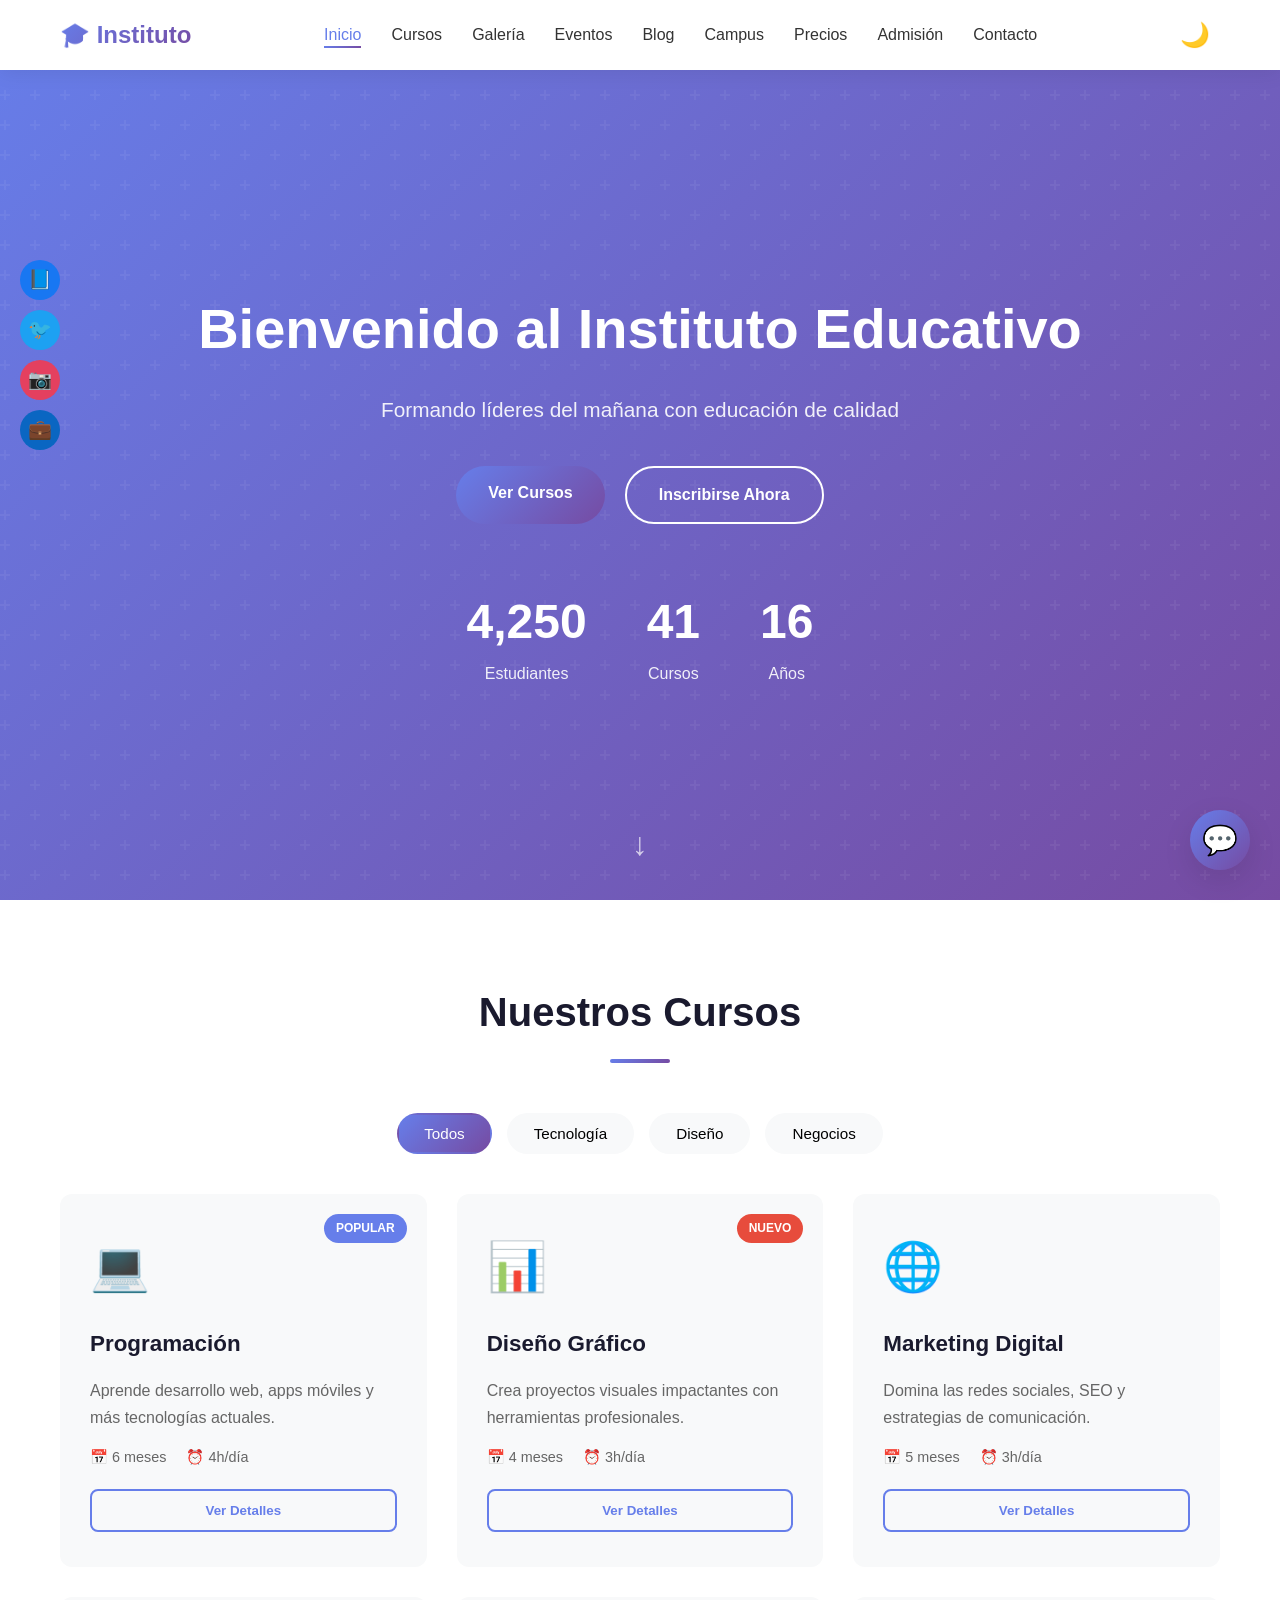
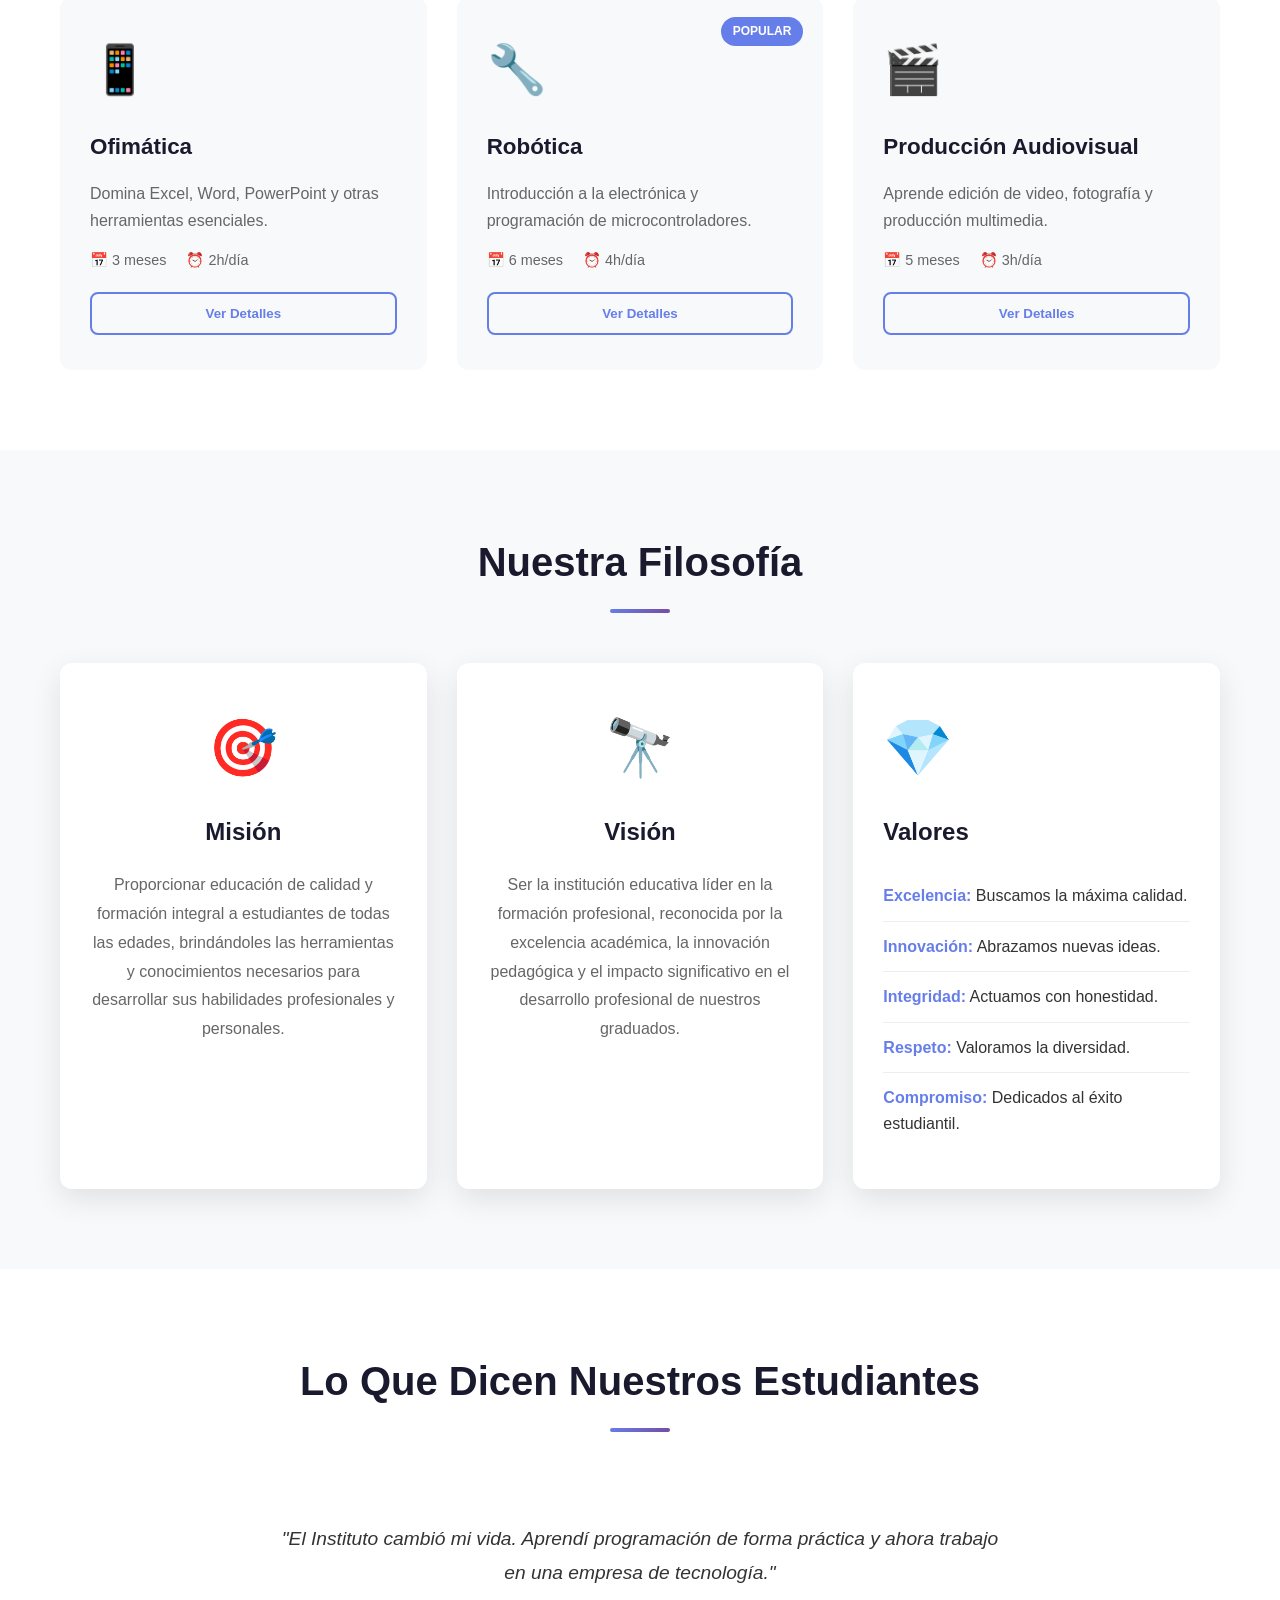
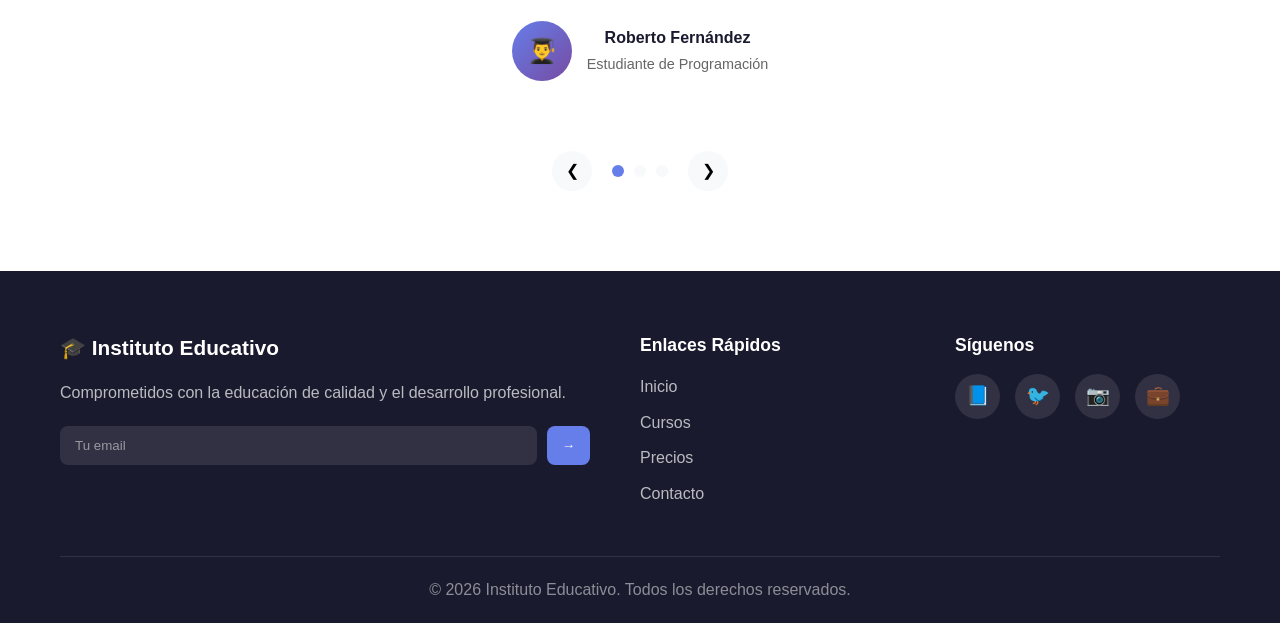
==== commit be8e0df1: "agregue modulo de admision" ====
--- a/index.html
+++ b/index.html
@@ -18,6 +18,7 @@
     <link rel="stylesheet" href="css/eventos.css">
     <link rel="stylesheet" href="css/blog.css">
     <link rel="stylesheet" href="css/campus.css">
+    <link rel="stylesheet" href="css/admision.css">
 </head>
 <body>
     <header class="header">
@@ -36,6 +37,7 @@
                 <li><a href="blog.html">Blog</a></li>
                 <li><a href="campus.html">Campus</a></li>
                 <li><a href="precios.html">Precios</a></li>
+                <li><a href="admision.html">Admisión</a></li>
                 <li><a href="contacto.html">Contacto</a></li>
             </ul>
             <button class="theme-toggle" id="themeToggle" aria-label="Cambiar tema">🌙</button>
--- a/css/admision.css
+++ b/css/admision.css
@@ -0,0 +1,1499 @@
+/* ===== ADMISION STYLES ===== */
+
+/* ===== ANIMATIONS ===== */
+
+@keyframes slideInUp {
+    from {
+        opacity: 0;
+        transform: translateY(30px);
+    }
+    to {
+        opacity: 1;
+        transform: translateY(0);
+    }
+}
+
+@keyframes fadeInScale {
+    from {
+        opacity: 0;
+        transform: scale(0.95);
+    }
+    to {
+        opacity: 1;
+        transform: scale(1);
+    }
+}
+
+@keyframes pulse {
+    0%, 100% {
+        opacity: 1;
+    }
+    50% {
+        opacity: 0.5;
+    }
+}
+
+@keyframes shimmer {
+    0% {
+        background-position: -1000px 0;
+    }
+    100% {
+        background-position: 1000px 0;
+    }
+}
+
+@keyframes countUp {
+    from {
+        opacity: 0;
+    }
+    to {
+        opacity: 1;
+    }
+}
+
+/* ===== STATS SECTION ===== */
+
+.admision-stats {
+    background: linear-gradient(135deg, #667eea 0%, #764ba2 100%);
+    color: var(--white);
+    padding: 4rem 0;
+}
+
+.stats-grid {
+    display: grid;
+    grid-template-columns: repeat(auto-fit, minmax(200px, 1fr));
+    gap: 2rem;
+    margin-top: 3rem;
+}
+
+.stat-card {
+    background: rgba(255, 255, 255, 0.1);
+    backdrop-filter: blur(10px);
+    border: 1px solid rgba(255, 255, 255, 0.2);
+    padding: 2rem;
+    border-radius: var(--radius);
+    text-align: center;
+    animation: fadeInScale 0.6s ease;
+    transition: all 0.3s ease;
+}
+
+.stat-card:hover {
+    transform: translateY(-5px);
+    background: rgba(255, 255, 255, 0.15);
+    border-color: rgba(255, 255, 255, 0.3);
+}
+
+.stat-number {
+    font-size: 2.5rem;
+    font-weight: bold;
+    margin-bottom: 0.5rem;
+    animation: countUp 1s ease;
+}
+
+.stat-label {
+    font-size: 0.95rem;
+    opacity: 0.95;
+    margin-bottom: 1rem;
+}
+
+.stat-bar {
+    height: 6px;
+    background: rgba(255, 255, 255, 0.2);
+    border-radius: 3px;
+    overflow: hidden;
+}
+
+.stat-progress {
+    height: 100%;
+    background: linear-gradient(90deg, rgba(255, 255, 255, 0.8), rgba(255, 255, 255, 0.4));
+    animation: slideInUp 1.5s ease;
+}
+
+/* ===== STEPS SECTION ===== */
+
+.admision-steps {
+    background: linear-gradient(135deg, rgba(102, 126, 234, 0.1) 0%, rgba(118, 75, 162, 0.1) 100%);
+    position: relative;
+    overflow: hidden;
+}
+
+.admision-steps::before {
+    content: '';
+    position: absolute;
+    width: 100%;
+    height: 2px;
+    background: linear-gradient(90deg, transparent, var(--primary), transparent);
+    top: 50%;
+    left: 0;
+    z-index: 0;
+}
+
+.steps-grid {
+    display: grid;
+    grid-template-columns: repeat(auto-fit, minmax(250px, 1fr));
+    gap: 2rem;
+    margin-top: 3rem;
+    position: relative;
+    z-index: 1;
+}
+
+.step-card {
+    background: var(--white);
+    padding: 2rem;
+    border-radius: var(--radius);
+    box-shadow: 0 4px 20px rgba(0, 0, 0, 0.08);
+    text-align: center;
+    transition: all 0.4s cubic-bezier(0.34, 1.56, 0.64, 1);
+    position: relative;
+    border: 2px solid transparent;
+    animation: slideInUp 0.6s ease;
+}
+
+.step-card::before {
+    content: '';
+    position: absolute;
+    top: 0;
+    left: 0;
+    right: 0;
+    height: 3px;
+    background: linear-gradient(90deg, var(--primary), var(--secondary));
+    border-radius: var(--radius) var(--radius) 0 0;
+    transform: scaleX(0);
+    transform-origin: left;
+    transition: transform 0.4s ease;
+}
+
+.step-card:hover::before {
+    transform: scaleX(1);
+}
+
+.step-card:hover {
+    transform: translateY(-8px) scale(1.02);
+    box-shadow: 0 20px 50px rgba(102, 126, 234, 0.25);
+    border-color: var(--primary);
+}
+
+.step-number {
+    display: inline-flex;
+    align-items: center;
+    justify-content: center;
+    width: 60px;
+    height: 60px;
+    background: var(--gradient);
+    color: var(--white);
+    border-radius: 50%;
+    font-size: 1.8rem;
+    font-weight: bold;
+    margin-bottom: 1rem;
+    box-shadow: 0 8px 20px rgba(102, 126, 234, 0.3);
+    transition: all 0.3s ease;
+}
+
+.step-card:hover .step-number {
+    transform: scale(1.15) rotateZ(5deg);
+    box-shadow: 0 15px 40px rgba(102, 126, 234, 0.4);
+}
+
+.step-card h3 {
+    color: var(--primary);
+    margin-bottom: 0.5rem;
+    font-size: 1.2rem;
+    transition: color 0.3s ease;
+}
+
+.step-card:hover h3 {
+    color: var(--secondary);
+}
+
+.step-card p {
+    color: var(--text-light);
+    font-size: 0.95rem;
+}
+
+/* ===== REQUIREMENTS SECTION ===== */
+
+.admision-requirements {
+    background: var(--white);
+}
+
+.requirements-grid {
+    display: grid;
+    grid-template-columns: repeat(auto-fit, minmax(280px, 1fr));
+    gap: 2rem;
+    margin-top: 3rem;
+}
+
+.requirement-card {
+    background: linear-gradient(135deg, rgba(102, 126, 234, 0.05) 0%, rgba(118, 75, 162, 0.05) 100%);
+    padding: 2.5rem;
+    border-radius: var(--radius);
+    border-left: 5px solid var(--primary);
+    transition: all 0.4s ease;
+    position: relative;
+    overflow: hidden;
+    animation: slideInUp 0.6s ease;
+}
+
+.requirement-card::before {
+    content: '';
+    position: absolute;
+    top: 0;
+    right: -100px;
+    width: 200px;
+    height: 200px;
+    background: radial-gradient(circle, rgba(102, 126, 234, 0.1) 0%, transparent 70%);
+    transition: all 0.4s ease;
+}
+
+.requirement-card:hover {
+    box-shadow: 0 15px 40px rgba(102, 126, 234, 0.15);
+    transform: translateX(8px);
+}
+
+.requirement-card:hover::before {
+    right: -80px;
+    top: -20px;
+}
+
+.requirement-icon {
+    font-size: 2.8rem;
+    margin-bottom: 1rem;
+    transition: transform 0.3s ease;
+}
+
+.requirement-card:hover .requirement-icon {
+    transform: scale(1.2) rotateY(10deg);
+}
+
+.requirement-card h3 {
+    color: var(--primary);
+    margin-bottom: 1.5rem;
+    font-size: 1.1rem;
+    position: relative;
+    z-index: 1;
+}
+
+.requirement-card ul {
+    list-style: none;
+    position: relative;
+    z-index: 1;
+}
+
+.requirement-card li {
+    color: var(--text);
+    padding: 0.7rem 0;
+    padding-left: 2rem;
+    position: relative;
+    font-size: 0.95rem;
+    transition: transform 0.2s ease;
+}
+
+.requirement-card li:hover {
+    transform: translateX(5px);
+}
+
+.requirement-card li::before {
+    content: "✓";
+    position: absolute;
+    left: 0;
+    color: var(--primary);
+    font-weight: bold;
+    font-size: 1.1rem;
+}
+
+/* ===== FORM SECTION ===== */
+
+.admision-form-section {
+    background: linear-gradient(135deg, rgba(102, 126, 234, 0.05) 0%, rgba(118, 75, 162, 0.05) 100%);
+}
+
+.form-wrapper {
+    background: var(--white);
+    border-radius: var(--radius);
+    padding: 3rem;
+    box-shadow: 0 10px 40px rgba(0, 0, 0, 0.1);
+    margin-top: 2rem;
+    border: 1px solid rgba(102, 126, 234, 0.1);
+}
+
+.form-progress {
+    margin-bottom: 2rem;
+}
+
+.progress-bar {
+    height: 8px;
+    background: #e0e0e0;
+    border-radius: 10px;
+    overflow: hidden;
+    margin-bottom: 0.5rem;
+    box-shadow: inset 0 2px 4px rgba(0, 0, 0, 0.06);
+}
+
+.progress-fill {
+    height: 100%;
+    background: linear-gradient(90deg, var(--primary), var(--secondary));
+    width: 0%;
+    transition: width 0.3s ease;
+    box-shadow: 0 0 10px rgba(102, 126, 234, 0.3);
+}
+
+.progress-text {
+    display: block;
+    text-align: right;
+    font-size: 0.9rem;
+    color: var(--text-light);
+    font-weight: 600;
+}
+
+.admision-form {
+    max-width: 100%;
+}
+
+.form-section {
+    margin-bottom: 3rem;
+    padding-bottom: 2rem;
+    border-bottom: 1px solid #e0e0e0;
+    animation: slideInUp 0.6s ease;
+}
+
+.form-section:last-of-type {
+    border-bottom: none;
+}
+
+.form-section h3 {
+    color: var(--primary);
+    margin-bottom: 1.5rem;
+    font-size: 1.3rem;
+    display: flex;
+    align-items: center;
+    gap: 0.5rem;
+}
+
+.form-section h3::before {
+    content: '';
+    display: inline-block;
+    width: 4px;
+    height: 1.3rem;
+    background: linear-gradient(180deg, var(--primary), var(--secondary));
+    border-radius: 2px;
+}
+
+.form-row {
+    display: grid;
+    grid-template-columns: repeat(auto-fit, minmax(250px, 1fr));
+    gap: 1.5rem;
+    margin-bottom: 1.5rem;
+}
+
+.form-group {
+    display: flex;
+    flex-direction: column;
+    animation: slideInUp 0.6s ease;
+}
+
+.form-group label {
+    font-weight: 600;
+    margin-bottom: 0.7rem;
+    color: var(--text);
+    font-size: 0.95rem;
+    display: flex;
+    align-items: center;
+    gap: 0.5rem;
+}
+
+.form-group input,
+.form-group select,
+.form-group textarea {
+    padding: 0.85rem;
+    border: 2px solid #e0e0e0;
+    border-radius: 8px;
+    font-size: 0.95rem;
+    font-family: inherit;
+    transition: all 0.3s ease;
+    background-color: var(--white);
+}
+
+.form-group input:focus,
+.form-group select:focus,
+.form-group textarea:focus {
+    outline: none;
+    border-color: var(--primary);
+    box-shadow: 0 0 0 4px rgba(102, 126, 234, 0.15);
+}
+
+.form-group input:invalid,
+.form-group select:invalid {
+    border-color: #ddd;
+}
+
+.form-group textarea {
+    resize: vertical;
+    min-height: 120px;
+    font-family: inherit;
+}
+
+.form-error {
+    color: #e74c3c;
+    font-size: 0.85rem;
+    margin-top: 0.4rem;
+    display: none;
+    animation: slideInUp 0.3s ease;
+}
+
+.form-group.error input,
+.form-group.error select,
+.form-group.error textarea {
+    border-color: #e74c3c;
+    background-color: rgba(231, 76, 60, 0.05);
+}
+
+.form-group.error .form-error {
+    display: block;
+}
+
+.form-note {
+    color: var(--text-light);
+    font-size: 0.9rem;
+    display: block;
+    margin-bottom: 1rem;
+    font-style: italic;
+}
+
+/* ===== COURSE SELECTOR ===== */
+
+.course-selector {
+    position: relative;
+}
+
+.course-price {
+    position: absolute;
+    right: 12px;
+    top: 50%;
+    transform: translateY(-50%);
+    background: linear-gradient(135deg, var(--primary), var(--secondary));
+    color: var(--white);
+    padding: 0.4rem 0.8rem;
+    border-radius: 6px;
+    font-size: 0.85rem;
+    font-weight: 600;
+    white-space: nowrap;
+    pointer-events: none;
+    z-index: 1;
+    padding-right: 1rem;
+}
+
+.course-selector select {
+    padding-right: 8rem !important;
+}
+
+/* ===== INSCRIPTION SUMMARY ===== */
+
+.inscripcion-summary {
+    background: linear-gradient(135deg, rgba(102, 126, 234, 0.08) 0%, rgba(118, 75, 162, 0.08) 100%);
+    padding: 2rem;
+    border-radius: 12px;
+    border-left: 5px solid var(--primary);
+    margin-top: 1.5rem;
+}
+
+.summary-item {
+    display: flex;
+    justify-content: space-between;
+    align-items: center;
+    padding: 1rem 0;
+    border-bottom: 1px solid rgba(0, 0, 0, 0.05);
+}
+
+.summary-item:last-child {
+    border-bottom: none;
+}
+
+.summary-label {
+    font-weight: 600;
+    color: var(--text);
+    flex: 1;
+}
+
+.summary-value {
+    color: var(--primary);
+    font-weight: 700;
+    font-size: 1.05rem;
+}
+
+.summary-price {
+    background: linear-gradient(135deg, var(--primary), var(--secondary));
+    -webkit-background-clip: text;
+    -webkit-text-fill-color: transparent;
+    background-clip: text;
+}
+
+.summary-select {
+    padding: 0.6rem 0.8rem;
+    border: 2px solid var(--primary);
+    border-radius: 6px;
+    background-color: var(--white);
+    color: var(--text);
+    font-weight: 600;
+    cursor: pointer;
+}
+
+/* ===== FILE INPUT ===== */
+
+.file-input-wrapper {
+    position: relative;
+    margin-bottom: 0.5rem;
+}
+
+.file-input-wrapper input[type="file"] {
+    display: none;
+}
+
+.file-label {
+    display: flex;
+    flex-direction: column;
+    align-items: center;
+    justify-content: center;
+    padding: 2.5rem;
+    border: 2px dashed var(--primary);
+    border-radius: 12px;
+    background: linear-gradient(135deg, rgba(102, 126, 234, 0.05), rgba(118, 75, 162, 0.05));
+    cursor: pointer;
+    transition: all 0.3s cubic-bezier(0.34, 1.56, 0.64, 1);
+    text-align: center;
+    position: relative;
+    overflow: hidden;
+}
+
+.file-label::before {
+    content: '';
+    position: absolute;
+    top: 0;
+    left: -100%;
+    width: 100%;
+    height: 100%;
+    background: linear-gradient(90deg, transparent, rgba(255, 255, 255, 0.3), transparent);
+    transition: left 0.5s ease;
+}
+
+.file-label:hover {
+    background: linear-gradient(135deg, rgba(102, 126, 234, 0.12), rgba(118, 75, 162, 0.12));
+    border-color: var(--secondary);
+    transform: scale(1.02);
+}
+
+.file-label:hover::before {
+    left: 100%;
+}
+
+.file-icon {
+    font-size: 2.5rem;
+    margin-bottom: 0.8rem;
+    transition: transform 0.3s ease;
+}
+
+.file-input-wrapper:hover .file-icon {
+    transform: scale(1.2) translateY(-5px);
+}
+
+.file-text {
+    color: var(--text);
+    font-weight: 600;
+    font-size: 0.95rem;
+    position: relative;
+    z-index: 1;
+}
+
+.file-input-wrapper input[type="file"]:focus + .file-label {
+    box-shadow: 0 0 0 4px rgba(102, 126, 234, 0.2);
+}
+
+/* ===== CHECKBOX GROUP ===== */
+
+.checkbox-group {
+    display: flex;
+    flex-direction: column;
+    gap: 1.2rem;
+    margin-bottom: 1.5rem;
+}
+
+.checkbox-label {
+    display: flex;
+    align-items: flex-start;
+    cursor: pointer;
+    font-size: 0.95rem;
+    color: var(--text);
+    transition: all 0.3s ease;
+    padding: 0.75rem;
+    border-radius: 8px;
+    margin: -0.75rem;
+}
+
+.checkbox-label:hover {
+    background-color: rgba(102, 126, 234, 0.05);
+}
+
+.checkbox-label input[type="checkbox"] {
+    width: 22px;
+    height: 22px;
+    margin-right: 0.75rem;
+    margin-top: 0.15rem;
+    cursor: pointer;
+    accent-color: var(--primary);
+    min-width: 22px;
+    transition: transform 0.2s ease;
+}
+
+.checkbox-label input[type="checkbox"]:checked {
+    transform: scale(1.1);
+}
+
+.checkbox-label input[type="checkbox"]:focus {
+    outline: 2px solid var(--primary);
+    outline-offset: 2px;
+}
+
+.checkbox-label span {
+    flex: 1;
+}
+
+/* ===== FORM FOOTER ===== */
+
+.form-footer {
+    display: flex;
+    flex-wrap: wrap;
+    align-items: center;
+    gap: 1rem;
+    margin-top: 2.5rem;
+    padding-top: 2rem;
+    border-top: 2px solid #e0e0e0;
+}
+
+.btn-submit,
+.btn-reset {
+    padding: 0.9rem 2.5rem;
+    border: none;
+    border-radius: 8px;
+    font-size: 1rem;
+    font-weight: 600;
+    cursor: pointer;
+    transition: all 0.4s cubic-bezier(0.34, 1.56, 0.64, 1);
+    text-transform: uppercase;
+    letter-spacing: 0.5px;
+}
+
+.btn-submit {
+    background: var(--gradient);
+    color: var(--white);
+    box-shadow: 0 8px 20px rgba(102, 126, 234, 0.3);
+}
+
+.btn-submit:hover {
+    transform: translateY(-3px);
+    box-shadow: 0 15px 40px rgba(102, 126, 234, 0.4);
+}
+
+.btn-submit:active {
+    transform: translateY(-1px);
+}
+
+.btn-submit:disabled {
+    opacity: 0.7;
+    cursor: not-allowed;
+}
+
+.btn-reset {
+    background: #e8e8e8;
+    color: var(--text);
+    border: 2px solid transparent;
+}
+
+.btn-reset:hover {
+    background: #d8d8d8;
+    border-color: #ccc;
+}
+
+/* ===== FAQs ===== */
+
+.admision-faqs {
+    background: var(--white);
+}
+
+.faq-grid {
+    display: grid;
+    grid-template-columns: repeat(auto-fit, minmax(350px, 1fr));
+    gap: 1.5rem;
+    margin-top: 2rem;
+}
+
+.faq-item {
+    border: 2px solid #e0e0e0;
+    border-radius: var(--radius);
+    overflow: hidden;
+    background: var(--white);
+    transition: all 0.3s ease;
+    animation: slideInUp 0.6s ease;
+}
+
+.faq-item:hover {
+    border-color: var(--primary);
+    box-shadow: 0 8px 25px rgba(102, 126, 234, 0.15);
+}
+
+.faq-question {
+    width: 100%;
+    padding: 1.5rem;
+    background: rgba(102, 126, 234, 0.05);
+    border: none;
+    cursor: pointer;
+    display: flex;
+    justify-content: space-between;
+    align-items: center;
+    font-size: 0.95rem;
+    font-weight: 600;
+    color: var(--text);
+    transition: all 0.3s ease;
+}
+
+.faq-question:hover {
+    background: rgba(102, 126, 234, 0.1);
+}
+
+.faq-icon {
+    font-size: 1.5rem;
+    transition: transform 0.4s cubic-bezier(0.34, 1.56, 0.64, 1);
+    flex-shrink: 0;
+    margin-left: 1rem;
+}
+
+.faq-item.active .faq-question {
+    background: var(--gradient);
+    color: var(--white);
+    box-shadow: inset 0 4px 10px rgba(0, 0, 0, 0.2);
+}
+
+.faq-item.active .faq-icon {
+    transform: rotate(45deg) scale(1.2);
+}
+
+.faq-answer {
+    max-height: 0;
+    overflow: hidden;
+    transition: max-height 0.4s cubic-bezier(0.34, 1.56, 0.64, 1);
+}
+
+.faq-item.active .faq-answer {
+    max-height: 600px;
+}
+
+.faq-answer p {
+    padding: 1.5rem;
+    color: var(--text-light);
+    line-height: 1.7;
+}
+
+/* ===== TOAST NOTIFICATIONS ===== */
+
+.toast {
+    position: fixed;
+    bottom: 20px;
+    right: 20px;
+    background: #27ae60;
+    color: var(--white);
+    padding: 1rem 1.5rem;
+    border-radius: var(--radius);
+    box-shadow: 0 10px 30px rgba(0, 0, 0, 0.2);
+    display: flex;
+    align-items: center;
+    gap: 0.75rem;
+    transform: translateX(400px);
+    transition: transform 0.3s ease;
+    z-index: 1000;
+}
+
+.toast.show {
+    transform: translateX(0);
+}
+
+.toast-icon {
+    font-size: 1.3rem;
+}
+
+.toast-message {
+    font-weight: 500;
+}
+
+/* ===== SCROLL TO TOP ===== */
+
+.scroll-top {
+    position: fixed;
+    bottom: 30px;
+    right: 30px;
+    width: 45px;
+    height: 45px;
+    background: var(--gradient);
+    color: var(--white);
+    border: none;
+    border-radius: 50%;
+    font-size: 1.3rem;
+    cursor: pointer;
+    display: none;
+    align-items: center;
+    justify-content: center;
+    box-shadow: 0 8px 20px rgba(102, 126, 234, 0.3);
+    transition: all 0.3s ease;
+    z-index: 999;
+}
+
+.scroll-top:hover {
+    transform: translateY(-5px);
+    box-shadow: 0 12px 30px rgba(102, 126, 234, 0.4);
+}
+
+/* ===== LOADING STATE ===== */
+
+.form-loading {
+    position: relative;
+    pointer-events: none;
+}
+
+.form-loading::after {
+    content: '';
+    position: fixed;
+    top: 50%;
+    left: 50%;
+    transform: translate(-50%, -50%);
+    width: 50px;
+    height: 50px;
+    border: 4px solid rgba(102, 126, 234, 0.2);
+    border-top: 4px solid var(--primary);
+    border-radius: 50%;
+    animation: spin 0.8s linear infinite;
+    z-index: 1001;
+}
+
+@keyframes spin {
+    to {
+        transform: translate(-50%, -50%) rotate(360deg);
+    }
+}
+
+/* ===== RESPONSIVE ===== */
+
+@media (max-width: 768px) {
+    .form-wrapper {
+        padding: 1.5rem;
+    }
+
+    .form-row {
+        grid-template-columns: 1fr;
+        gap: 1rem;
+    }
+
+    .steps-grid,
+    .requirements-grid,
+    .faq-grid,
+    .stats-grid {
+        grid-template-columns: 1fr;
+        gap: 1.5rem;
+    }
+
+    .form-footer {
+        flex-direction: column;
+        gap: 0.5rem;
+    }
+
+    .btn-submit,
+    .btn-reset {
+        width: 100%;
+    }
+
+    .file-label {
+        padding: 1.5rem;
+    }
+
+    .stat-number {
+        font-size: 2rem;
+    }
+
+    .admision-form-section::before {
+        display: none;
+    }
+
+    .step-card {
+        animation: none;
+    }
+
+    .scroll-top {
+        bottom: 20px;
+        right: 20px;
+        width: 40px;
+        height: 40px;
+    }
+}
+
+@media (max-width: 480px) {
+    .form-wrapper {
+        padding: 1rem;
+    }
+
+    .form-section h3 {
+        font-size: 1.1rem;
+    }
+
+    .btn-submit,
+    .btn-reset {
+        padding: 0.8rem 1.5rem;
+        font-size: 0.9rem;
+    }
+
+    .requirement-card,
+    .stat-card {
+        padding: 1.5rem;
+    }
+
+    .summary-item {
+        flex-direction: column;
+        align-items: flex-start;
+    }
+
+    .summary-value {
+        margin-top: 0.5rem;
+    }
+}
+
+/* ===== DARK MODE ===== */
+
+@media (prefers-color-scheme: dark) {
+    .form-wrapper {
+        background: #2a2a3e;
+        color: var(--white);
+        box-shadow: 0 10px 40px rgba(0, 0, 0, 0.3);
+    }
+
+    .form-group input,
+    .form-group select,
+    .form-group textarea {
+        background-color: #3a3a4e;
+        color: var(--white);
+        border-color: #4a4a5e;
+    }
+
+    .form-group input:focus,
+    .form-group select:focus,
+    .form-group textarea:focus {
+        border-color: var(--primary);
+        box-shadow: 0 0 0 4px rgba(102, 126, 234, 0.2);
+    }
+
+    .requirement-card {
+        background: rgba(102, 126, 234, 0.1);
+    }
+
+    .faq-question {
+        background: rgba(102, 126, 234, 0.15);
+        color: var(--white);
+    }
+
+    .faq-answer p {
+        color: #ccc;
+    }
+
+    .file-label {
+        background: linear-gradient(135deg, rgba(102, 126, 234, 0.12), rgba(118, 75, 162, 0.12));
+        color: var(--white);
+    }
+
+    .file-text {
+        color: var(--white);
+    }
+
+    .inscripcion-summary {
+        background: rgba(102, 126, 234, 0.12);
+    }
+
+    .step-card {
+        background: #2a2a3e;
+        border-color: #4a4a5e;
+    }
+
+    .stat-card {
+        background: rgba(255, 255, 255, 0.08);
+    }
+
+    .faq-item {
+        border-color: #4a4a5e;
+        background: #2a2a3e;
+    }
+
+    .progress-bar {
+        background: #4a4a5e;
+    }
+
+    .checkbox-label:hover {
+        background-color: rgba(102, 126, 234, 0.1);
+    }
+
+    .summary-select {
+        background-color: #3a3a4e;
+        color: var(--white);
+    }
+}
+
+    font-size: 0.95rem;
+}
+
+/* ===== REQUIREMENTS SECTION ===== */
+
+.admision-requirements {
+    background: var(--white);
+}
+
+.requirements-grid {
+    display: grid;
+    grid-template-columns: repeat(auto-fit, minmax(280px, 1fr));
+    gap: 2rem;
+    margin-top: 3rem;
+}
+
+.requirement-card {
+    background: linear-gradient(135deg, rgba(102, 126, 234, 0.05) 0%, rgba(118, 75, 162, 0.05) 100%);
+    padding: 2.5rem;
+    border-radius: var(--radius);
+    border-left: 4px solid var(--primary);
+    transition: all 0.3s ease;
+}
+
+.requirement-card:hover {
+    box-shadow: var(--shadow);
+    transform: translateX(5px);
+}
+
+.requirement-icon {
+    font-size: 2.5rem;
+    margin-bottom: 1rem;
+}
+
+.requirement-card h3 {
+    color: var(--primary);
+    margin-bottom: 1.5rem;
+    font-size: 1.1rem;
+}
+
+.requirement-card ul {
+    list-style: none;
+}
+
+.requirement-card li {
+    color: var(--text);
+    padding: 0.5rem 0;
+    padding-left: 1.5rem;
+    position: relative;
+    font-size: 0.95rem;
+}
+
+.requirement-card li::before {
+    content: "✓";
+    position: absolute;
+    left: 0;
+    color: var(--primary);
+    font-weight: bold;
+}
+
+/* ===== FORM SECTION ===== */
+
+.admision-form-section {
+    background: linear-gradient(135deg, rgba(102, 126, 234, 0.05) 0%, rgba(118, 75, 162, 0.05) 100%);
+}
+
+.form-wrapper {
+    background: var(--white);
+    border-radius: var(--radius);
+    padding: 3rem;
+    box-shadow: var(--shadow);
+    margin-top: 2rem;
+}
+
+.admision-form {
+    max-width: 100%;
+}
+
+.form-section {
+    margin-bottom: 3rem;
+    padding-bottom: 2rem;
+    border-bottom: 1px solid #e0e0e0;
+}
+
+.form-section:last-of-type {
+    border-bottom: none;
+}
+
+.form-section h3 {
+    color: var(--primary);
+    margin-bottom: 1.5rem;
+    font-size: 1.3rem;
+    display: flex;
+    align-items: center;
+    gap: 0.5rem;
+}
+
+.form-row {
+    display: grid;
+    grid-template-columns: repeat(auto-fit, minmax(250px, 1fr));
+    gap: 1.5rem;
+    margin-bottom: 1.5rem;
+}
+
+.form-group {
+    display: flex;
+    flex-direction: column;
+}
+
+.form-group label {
+    font-weight: 600;
+    margin-bottom: 0.5rem;
+    color: var(--text);
+    font-size: 0.95rem;
+}
+
+.form-group input,
+.form-group select,
+.form-group textarea {
+    padding: 0.75rem;
+    border: 2px solid #e0e0e0;
+    border-radius: 6px;
+    font-size: 0.95rem;
+    font-family: inherit;
+    transition: all 0.3s ease;
+    background-color: var(--white);
+}
+
+.form-group input:focus,
+.form-group select:focus,
+.form-group textarea:focus {
+    outline: none;
+    border-color: var(--primary);
+    box-shadow: 0 0 0 3px rgba(102, 126, 234, 0.1);
+}
+
+.form-group textarea {
+    resize: vertical;
+    min-height: 100px;
+}
+
+.form-error {
+    color: #e74c3c;
+    font-size: 0.85rem;
+    margin-top: 0.25rem;
+    display: none;
+}
+
+.form-group.error input,
+.form-group.error select,
+.form-group.error textarea {
+    border-color: #e74c3c;
+}
+
+.form-group.error .form-error {
+    display: block;
+}
+
+.form-note {
+    color: var(--text-light);
+    font-size: 0.9rem;
+    display: block;
+    margin-bottom: 1rem;
+}
+
+/* ===== FILE INPUT ===== */
+
+.file-input-wrapper {
+    position: relative;
+    margin-bottom: 0.5rem;
+}
+
+.file-input-wrapper input[type="file"] {
+    display: none;
+}
+
+.file-label {
+    display: flex;
+    flex-direction: column;
+    align-items: center;
+    justify-content: center;
+    padding: 2rem;
+    border: 2px dashed var(--primary);
+    border-radius: 6px;
+    background-color: rgba(102, 126, 234, 0.05);
+    cursor: pointer;
+    transition: all 0.3s ease;
+    text-align: center;
+}
+
+.file-label:hover {
+    background-color: rgba(102, 126, 234, 0.1);
+    border-color: var(--secondary);
+}
+
+.file-icon {
+    font-size: 2rem;
+    margin-bottom: 0.5rem;
+}
+
+.file-text {
+    color: var(--text);
+    font-weight: 500;
+    font-size: 0.95rem;
+}
+
+.file-input-wrapper input[type="file"]:focus + .file-label {
+    box-shadow: 0 0 0 3px rgba(102, 126, 234, 0.2);
+}
+
+/* ===== CHECKBOX GROUP ===== */
+
+.checkbox-group {
+    display: flex;
+    flex-direction: column;
+    gap: 1rem;
+    margin-bottom: 1.5rem;
+}
+
+.checkbox-label {
+    display: flex;
+    align-items: flex-start;
+    cursor: pointer;
+    font-size: 0.95rem;
+    color: var(--text);
+}
+
+.checkbox-label input[type="checkbox"] {
+    width: 20px;
+    height: 20px;
+    margin-right: 0.75rem;
+    margin-top: 0.25rem;
+    cursor: pointer;
+    accent-color: var(--primary);
+    min-width: 20px;
+}
+
+.checkbox-label input[type="checkbox"]:focus {
+    outline: 2px solid var(--primary);
+    outline-offset: 2px;
+}
+
+.checkbox-label span {
+    flex: 1;
+}
+
+/* ===== FORM FOOTER ===== */
+
+.form-footer {
+    display: flex;
+    flex-wrap: wrap;
+    align-items: center;
+    gap: 1rem;
+    margin-top: 2rem;
+}
+
+.btn-submit,
+.btn-reset {
+    padding: 0.75rem 2rem;
+    border: none;
+    border-radius: 6px;
+    font-size: 1rem;
+    font-weight: 600;
+    cursor: pointer;
+    transition: all 0.3s ease;
+}
+
+.btn-submit {
+    background: var(--gradient);
+    color: var(--white);
+}
+
+.btn-submit:hover {
+    transform: translateY(-2px);
+    box-shadow: 0 10px 25px rgba(102, 126, 234, 0.3);
+}
+
+.btn-submit:active {
+    transform: translateY(0);
+}
+
+.btn-reset {
+    background: #e0e0e0;
+    color: var(--text);
+}
+
+.btn-reset:hover {
+    background: #d0d0d0;
+}
+
+/* ===== FAQs ===== */
+
+.admision-faqs {
+    background: var(--white);
+}
+
+.faq-grid {
+    display: grid;
+    grid-template-columns: repeat(auto-fit, minmax(350px, 1fr));
+    gap: 1.5rem;
+    margin-top: 2rem;
+}
+
+.faq-item {
+    border: 1px solid #e0e0e0;
+    border-radius: var(--radius);
+    overflow: hidden;
+    background: var(--white);
+}
+
+.faq-question {
+    width: 100%;
+    padding: 1.5rem;
+    background: rgba(102, 126, 234, 0.05);
+    border: none;
+    cursor: pointer;
+    display: flex;
+    justify-content: space-between;
+    align-items: center;
+    font-size: 0.95rem;
+    font-weight: 600;
+    color: var(--text);
+    transition: all 0.3s ease;
+}
+
+.faq-question:hover {
+    background: rgba(102, 126, 234, 0.1);
+}
+
+.faq-icon {
+    font-size: 1.5rem;
+    transition: transform 0.3s ease;
+    flex-shrink: 0;
+    margin-left: 1rem;
+}
+
+.faq-item.active .faq-question {
+    background: var(--gradient);
+    color: var(--white);
+}
+
+.faq-item.active .faq-icon {
+    transform: rotate(45deg);
+}
+
+.faq-answer {
+    max-height: 0;
+    overflow: hidden;
+    transition: max-height 0.3s ease;
+}
+
+.faq-item.active .faq-answer {
+    max-height: 500px;
+}
+
+.faq-answer p {
+    padding: 1.5rem;
+    color: var(--text-light);
+    line-height: 1.6;
+}
+
+/* ===== LOADING STATE ===== */
+
+.form-loading {
+    position: relative;
+    pointer-events: none;
+    opacity: 0.6;
+}
+
+.form-loading::after {
+    content: '';
+    position: absolute;
+    top: 50%;
+    left: 50%;
+    transform: translate(-50%, -50%);
+    width: 40px;
+    height: 40px;
+    border: 4px solid rgba(102, 126, 234, 0.2);
+    border-top: 4px solid var(--primary);
+    border-radius: 50%;
+    animation: spin 0.8s linear infinite;
+}
+
+@keyframes spin {
+    to {
+        transform: translate(-50%, -50%) rotate(360deg);
+    }
+}
+
+/* ===== RESPONSIVE ===== */
+
+@media (max-width: 768px) {
+    .form-wrapper {
+        padding: 1.5rem;
+    }
+
+    .form-row {
+        grid-template-columns: 1fr;
+        gap: 1rem;
+    }
+
+    .steps-grid,
+    .requirements-grid,
+    .faq-grid {
+        grid-template-columns: 1fr;
+        gap: 1.5rem;
+    }
+
+    .form-footer {
+        flex-direction: column;
+        gap: 0.5rem;
+    }
+
+    .btn-submit,
+    .btn-reset {
+        width: 100%;
+    }
+
+    .file-label {
+        padding: 1.5rem;
+    }
+}
+
+/* ===== DARK MODE ===== */
+
+@media (prefers-color-scheme: dark) {
+    .form-wrapper {
+        background: #2a2a3e;
+        color: var(--white);
+    }
+
+    .form-group input,
+    .form-group select,
+    .form-group textarea {
+        background-color: #3a3a4e;
+        color: var(--white);
+        border-color: #4a4a5e;
+    }
+
+    .requirement-card {
+        background: rgba(102, 126, 234, 0.08);
+    }
+
+    .faq-question {
+        background: rgba(102, 126, 234, 0.15);
+        color: var(--white);
+    }
+
+    .faq-answer p {
+        color: #ccc;
+    }
+
+    .file-label {
+        background-color: rgba(102, 126, 234, 0.1);
+        border-color: var(--primary);
+        color: var(--white);
+    }
+}
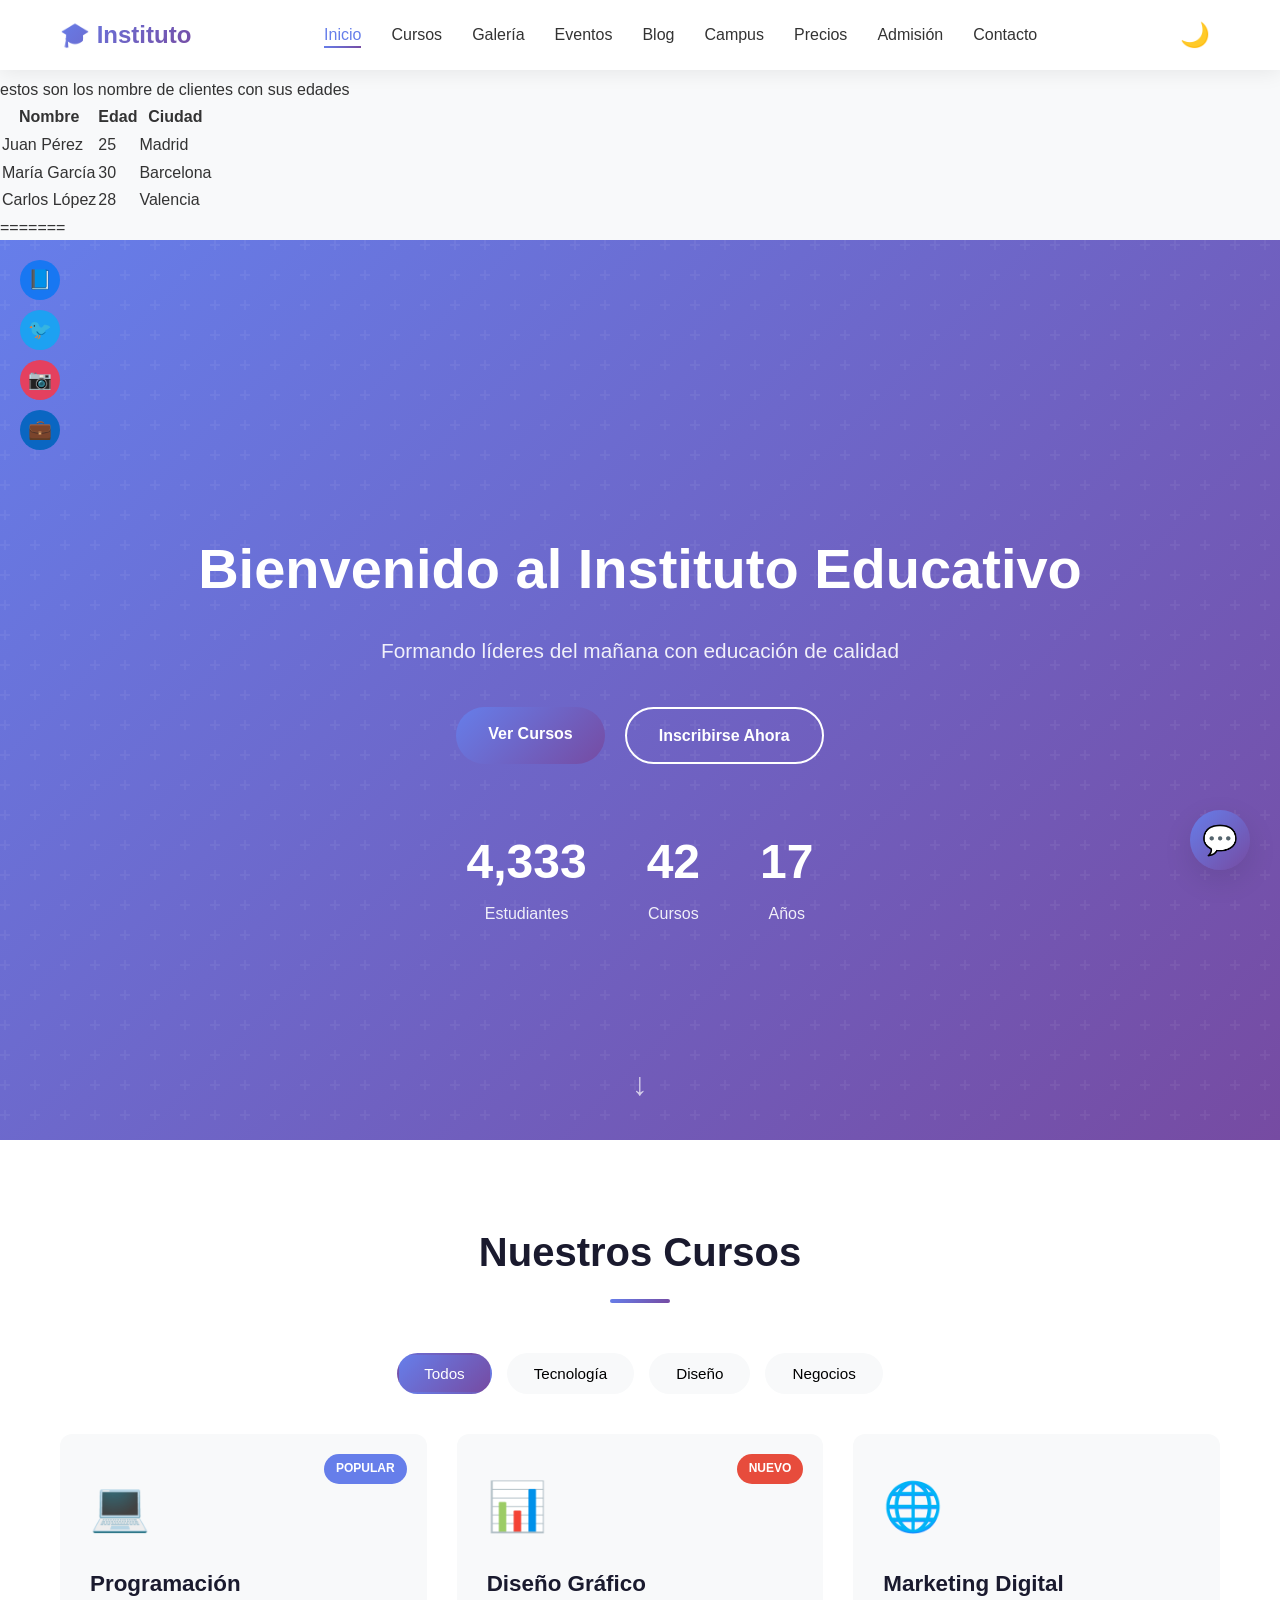
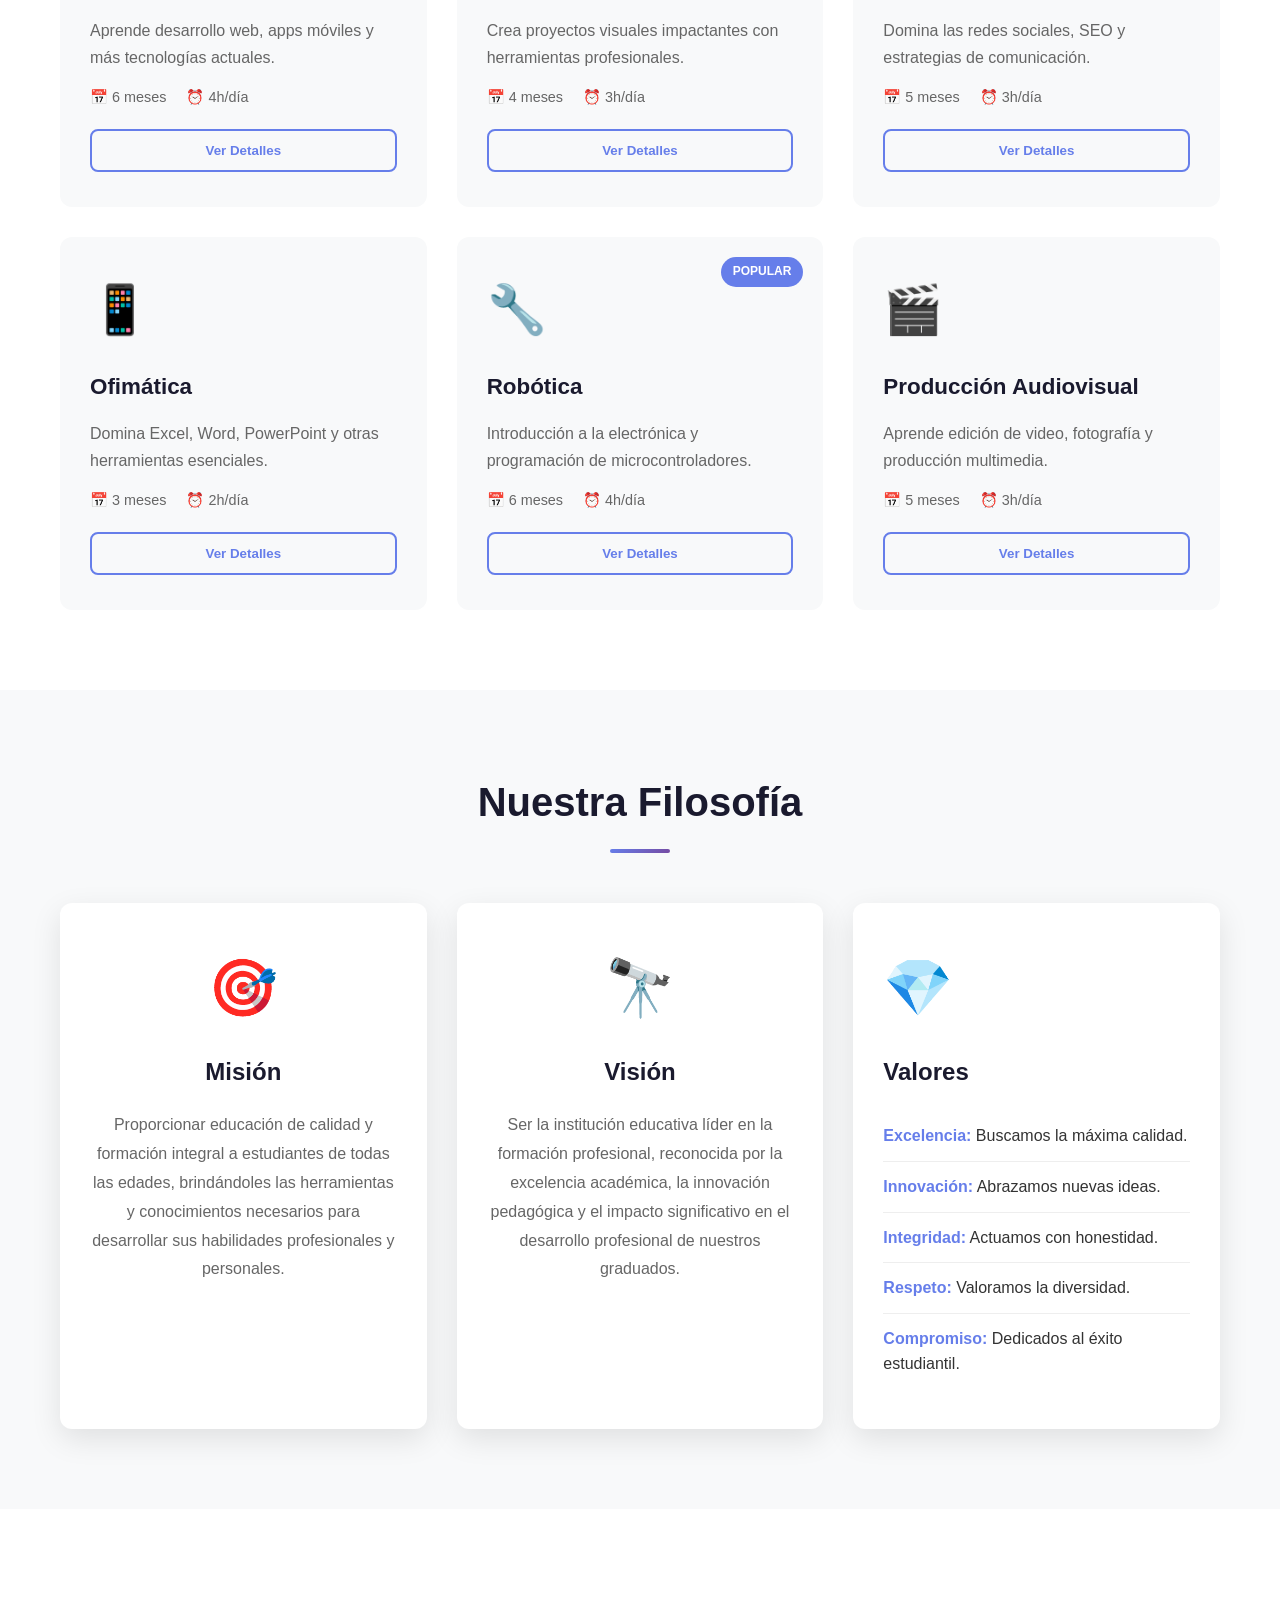
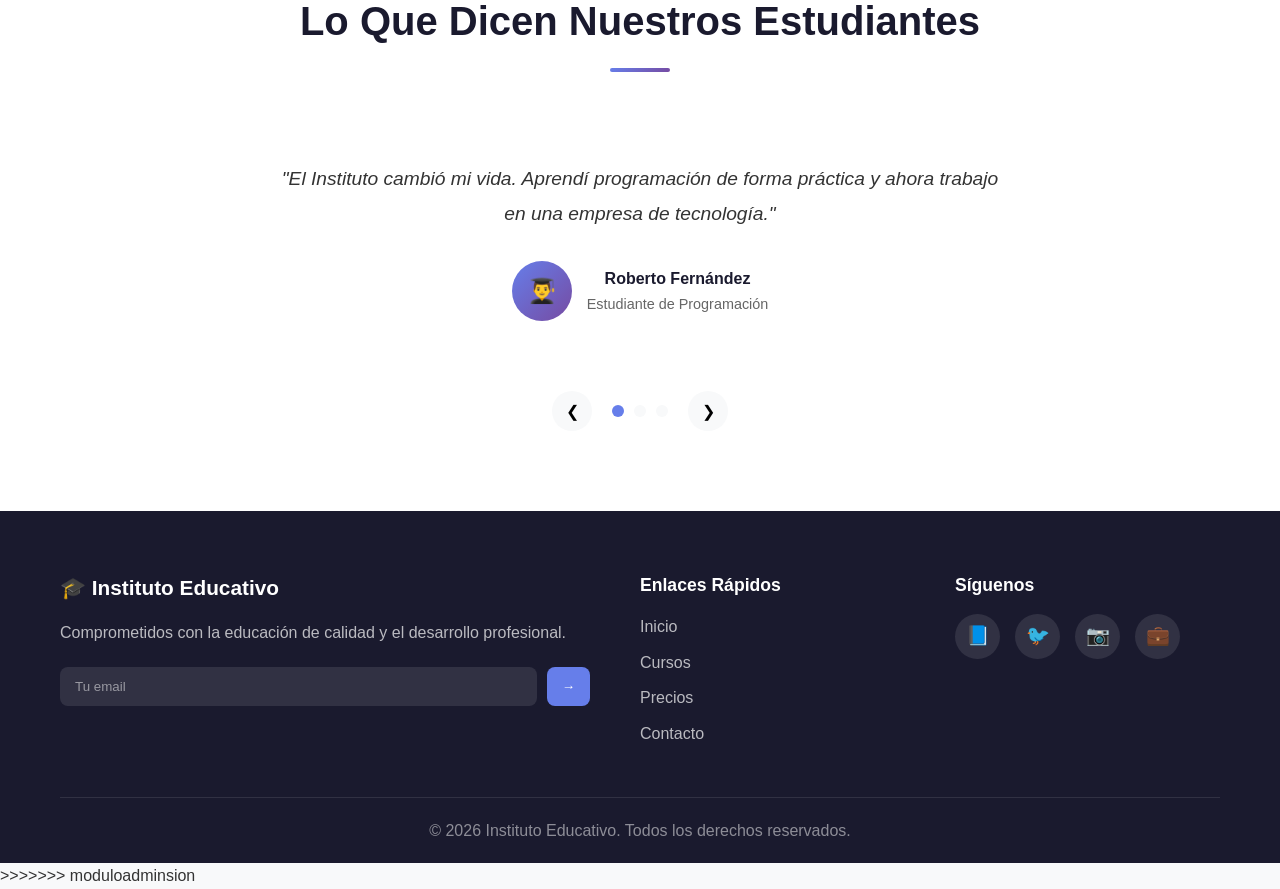
==== commit 5fd9326a: "actualizado" ====
--- a/index.html
+++ b/index.html
@@ -3,6 +3,41 @@
 <head>
     <meta charset="UTF-8">
     <meta name="viewport" content="width=device-width, initial-scale=1.0">
+<<<<<<< HEAD
+    <title>Instituto - inicio</title>
+    <link rel="stylesheet" href="estilos.css">
+</head>
+<body>
+    <h1>Tabla de clientes</h1>
+    <P>estos son los nombre de clientes con sus edades</P>
+    
+    <table>
+        <thead>
+            <tr>
+                <th>Nombre</th>
+                <th>Edad</th>
+                <th>Ciudad</th>
+            </tr>
+        </thead>
+        <tbody>
+            <tr>
+                <td>Juan Pérez</td>
+                <td>25</td>
+                <td>Madrid</td>
+            </tr>
+            <tr>
+                <td>María García</td>
+                <td>30</td>
+                <td>Barcelona</td>
+            </tr>
+            <tr>
+                <td>Carlos López</td>
+                <td>28</td>
+                <td>Valencia</td>
+            </tr>
+        </tbody>
+    </table>
+=======
     <title>Instituto Educativo - Formación de Excelencia</title>
     <link rel="stylesheet" href="css/base.css">
     <link rel="stylesheet" href="css/hero.css">
@@ -269,5 +304,6 @@
     </div>
 
     <script src="js/bundle.js"></script>
+>>>>>>> moduloadminsion
 </body>
 </html>
